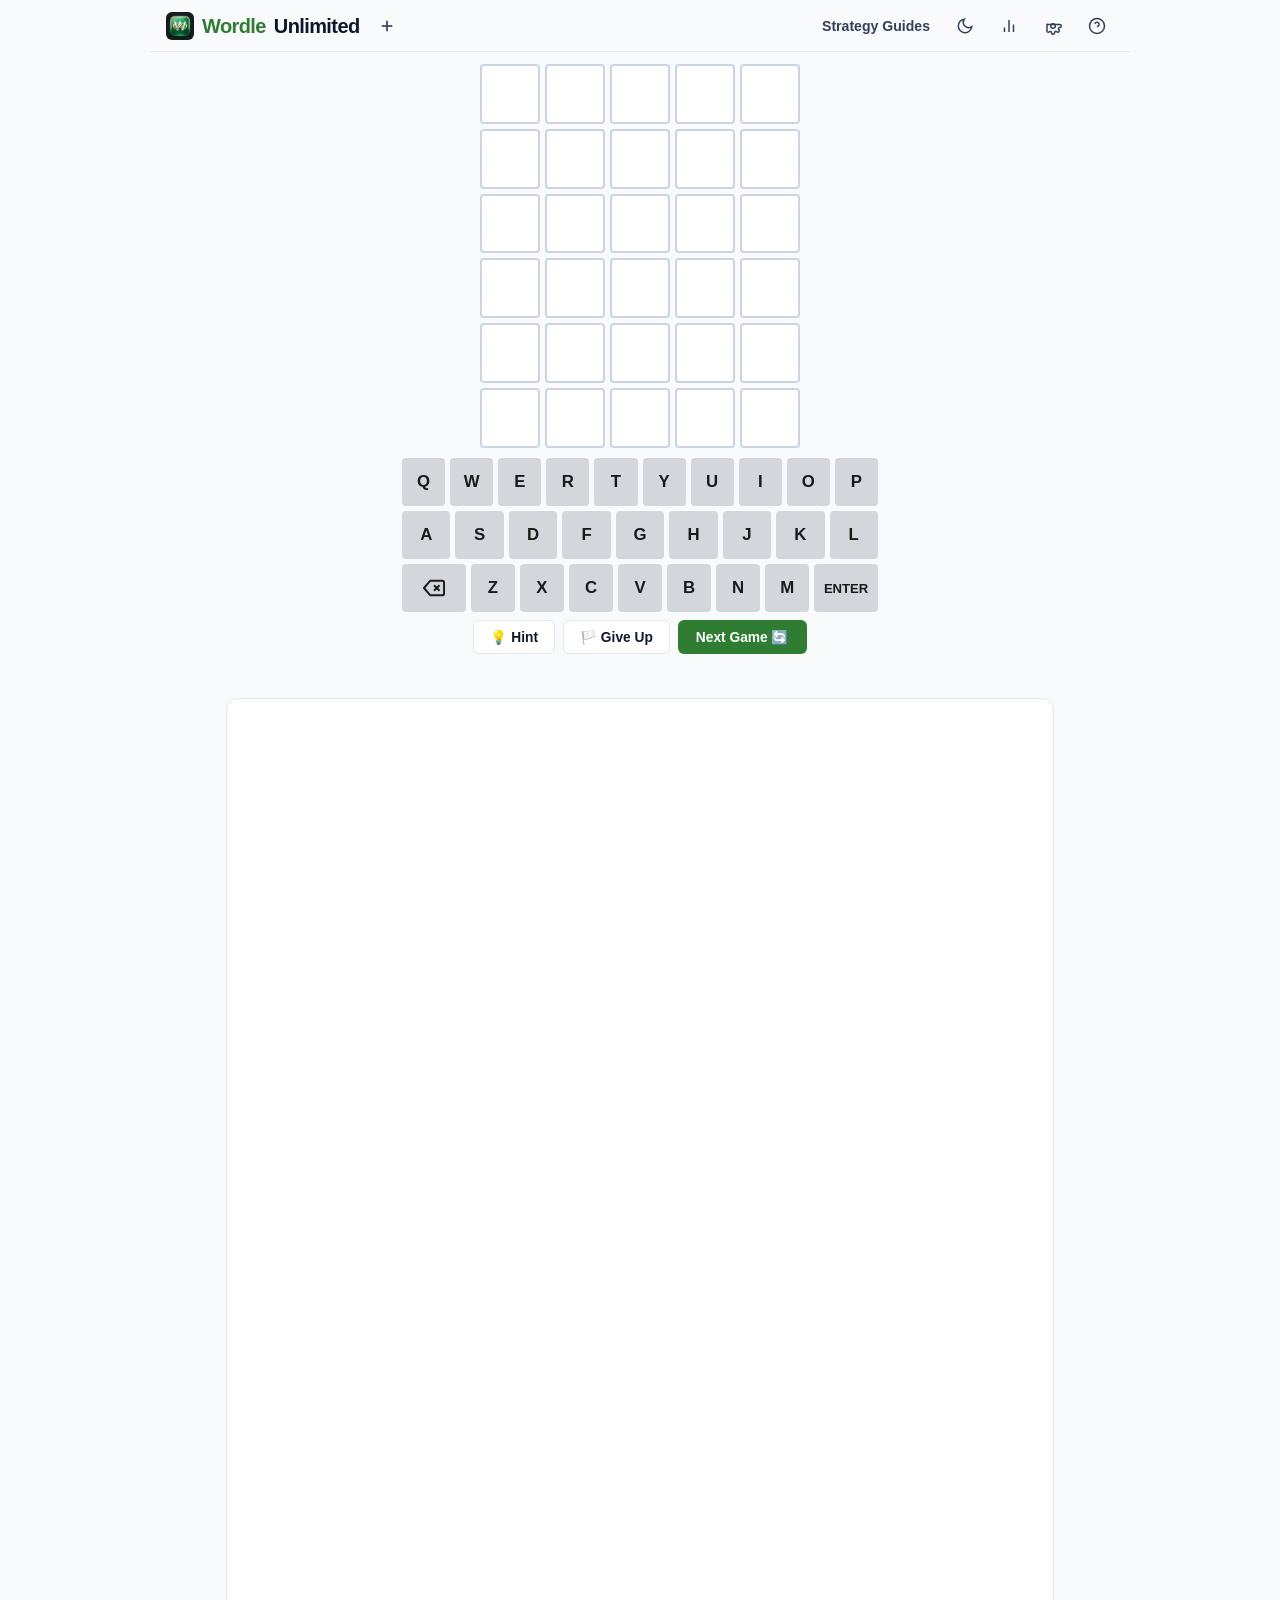
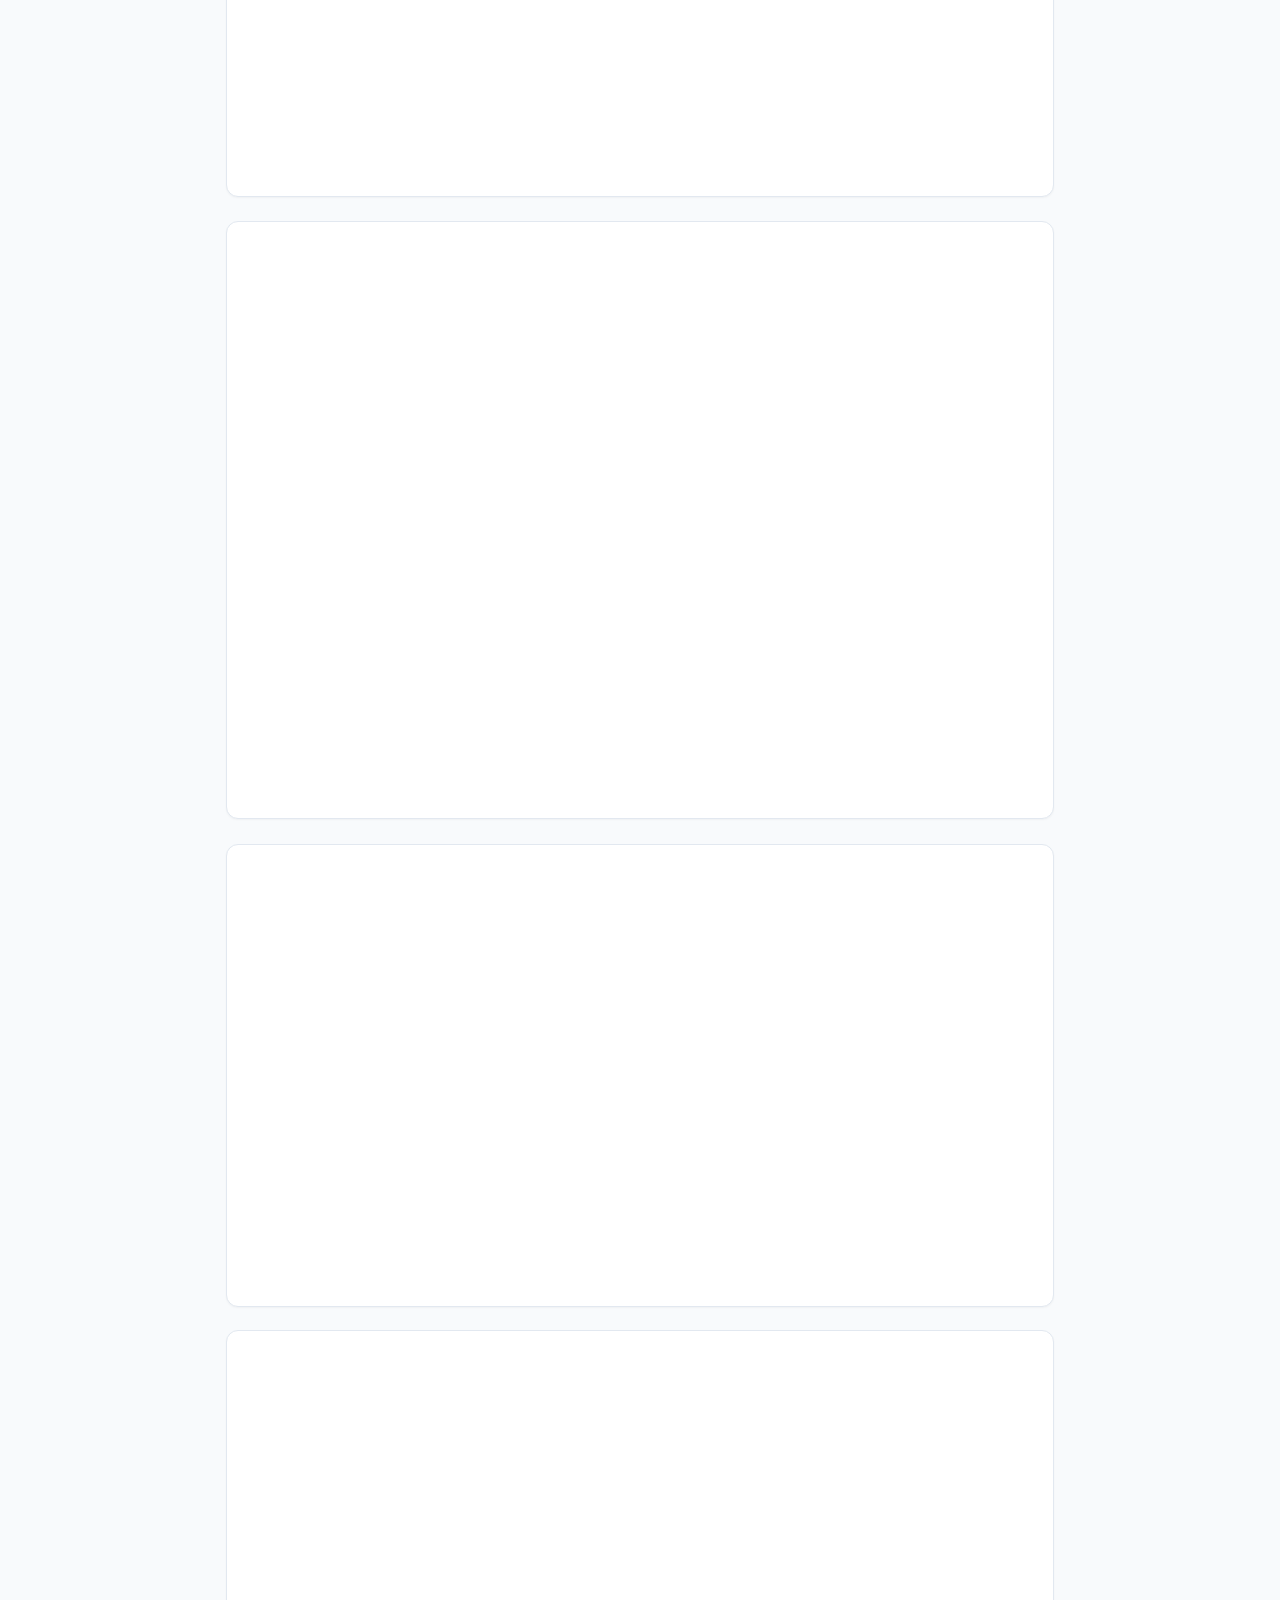
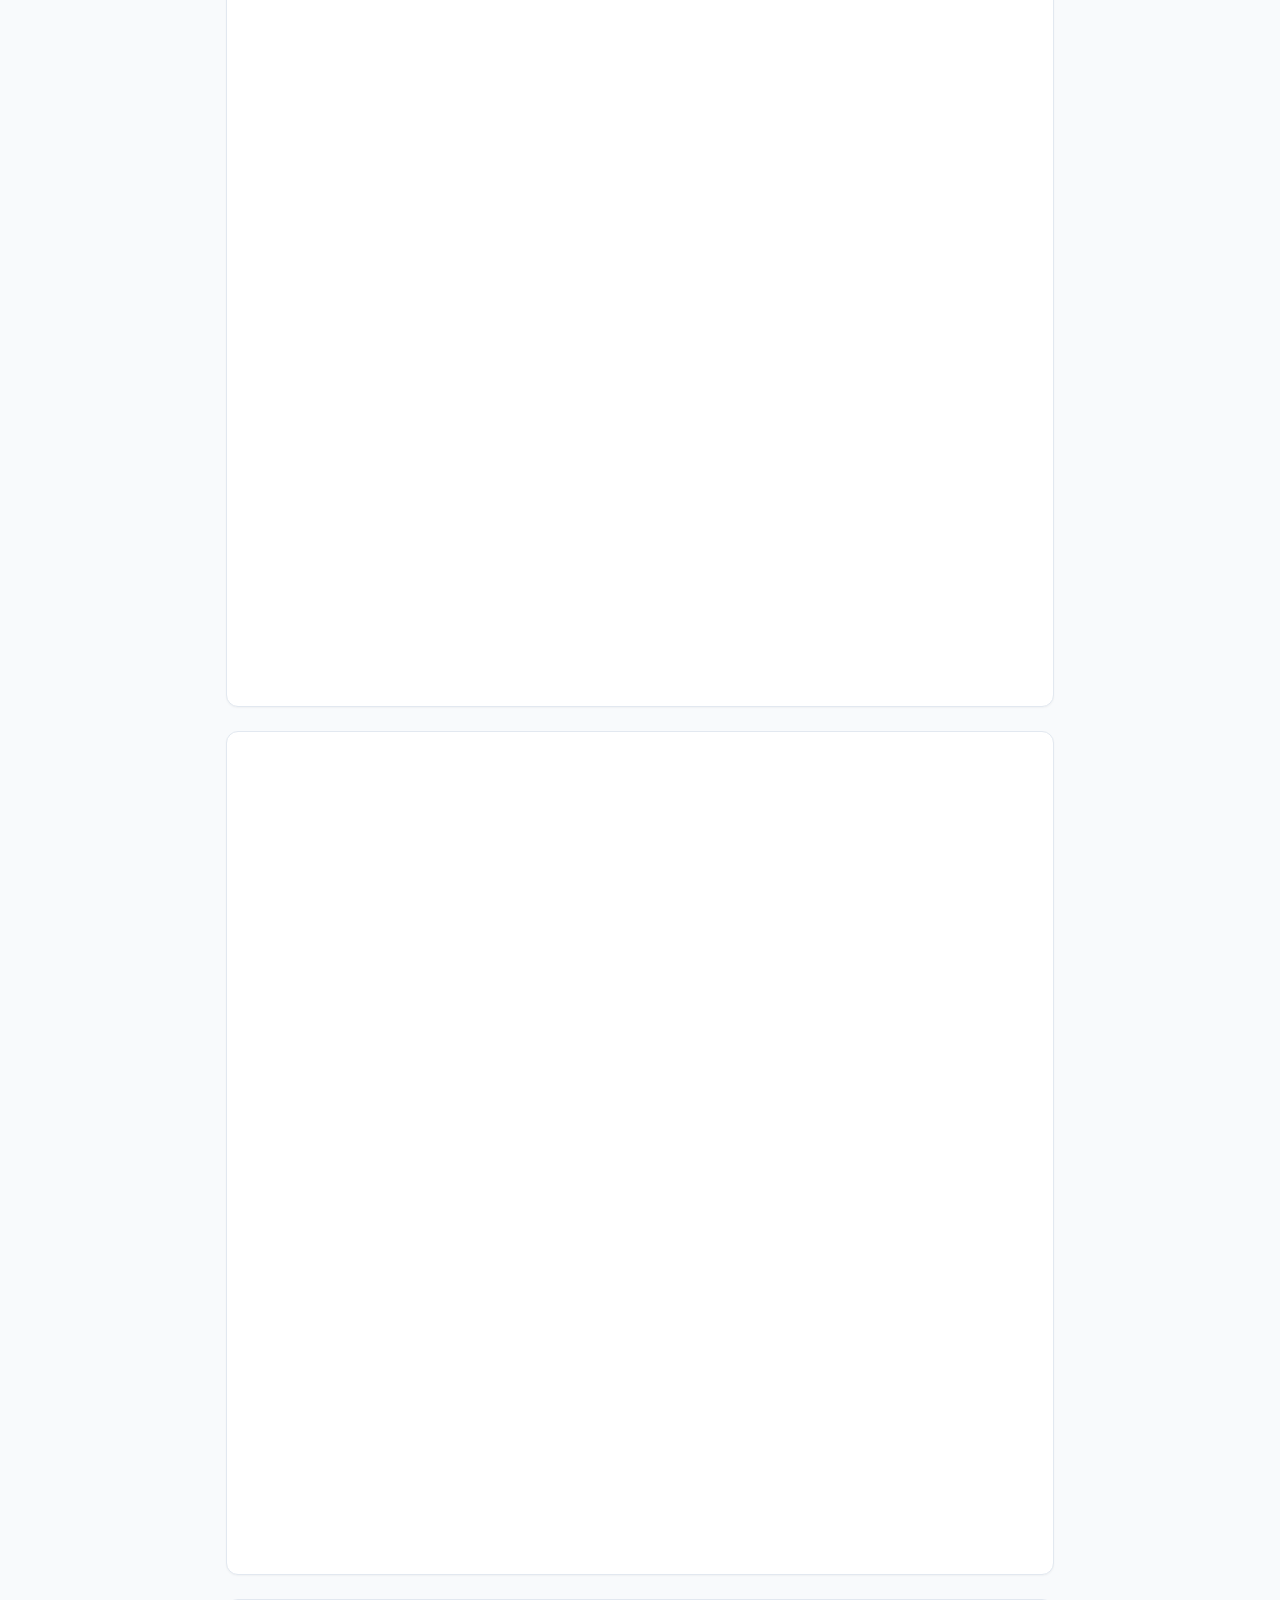
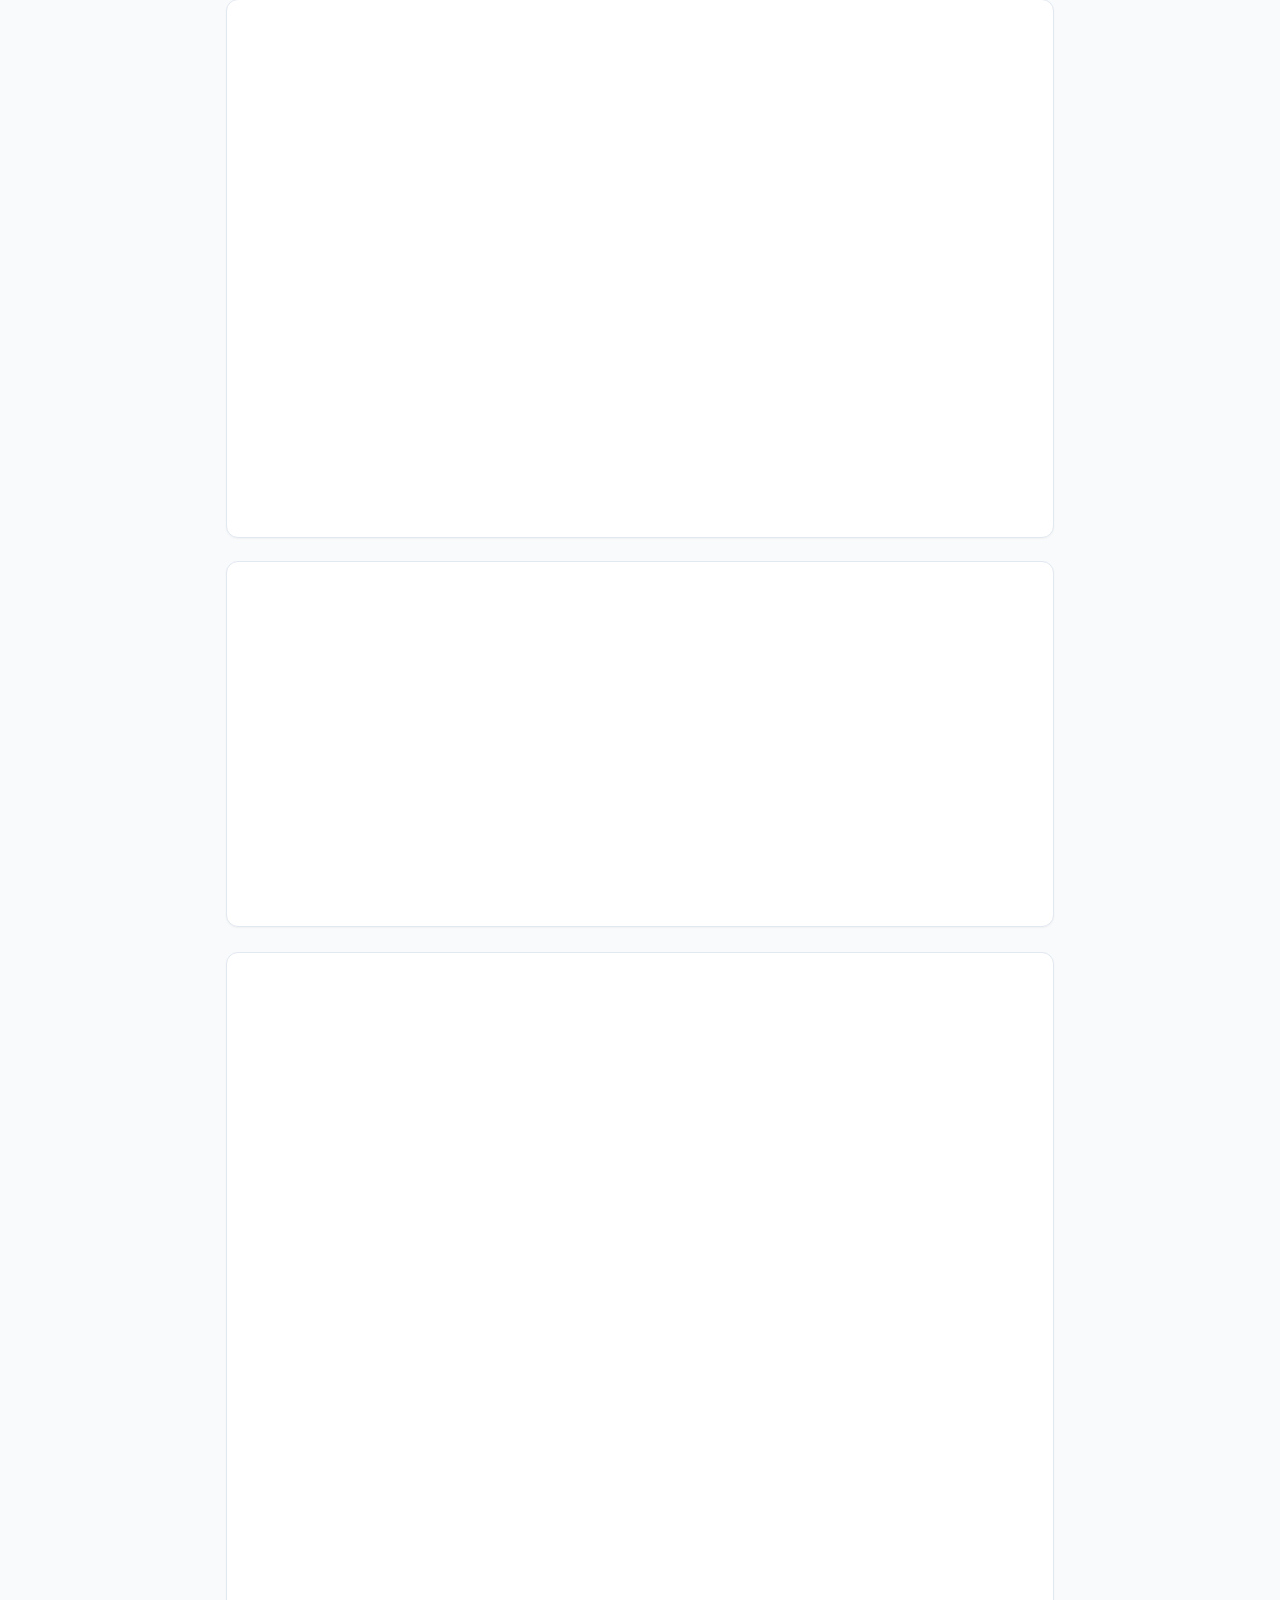
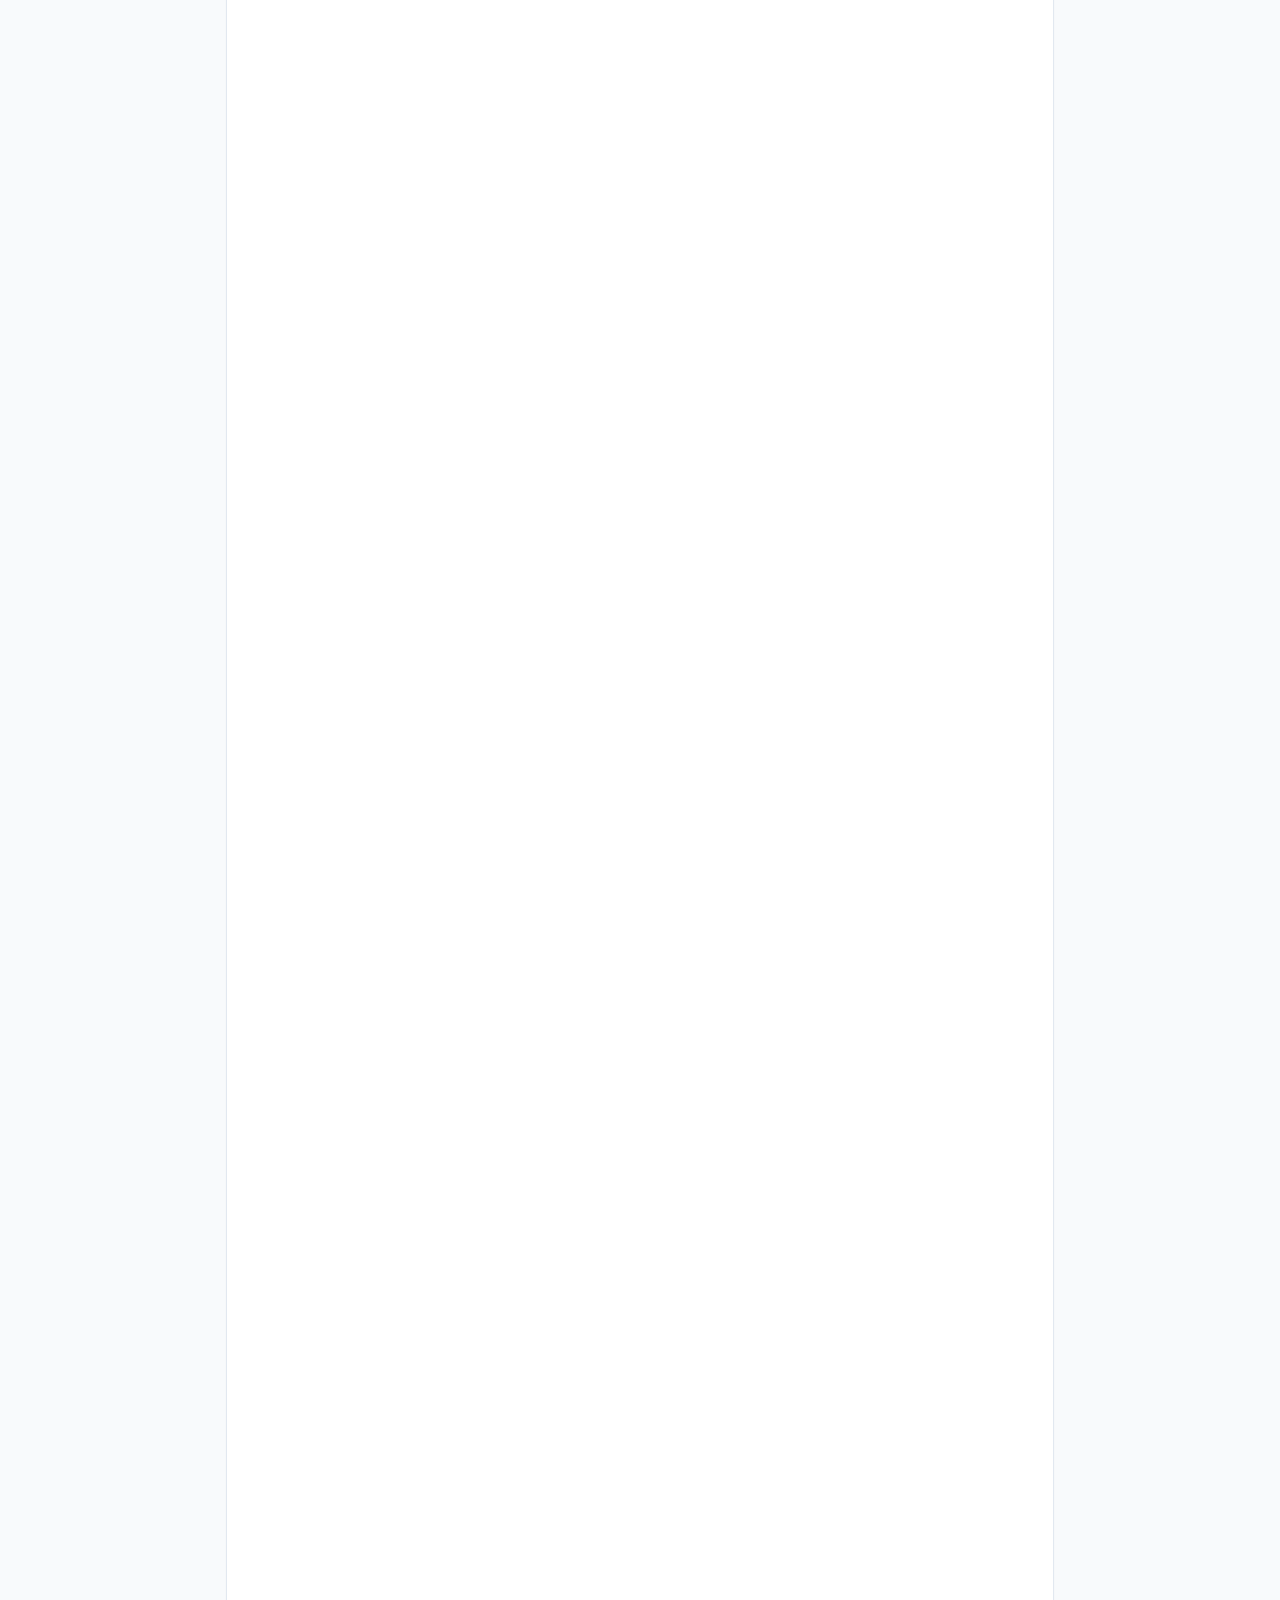
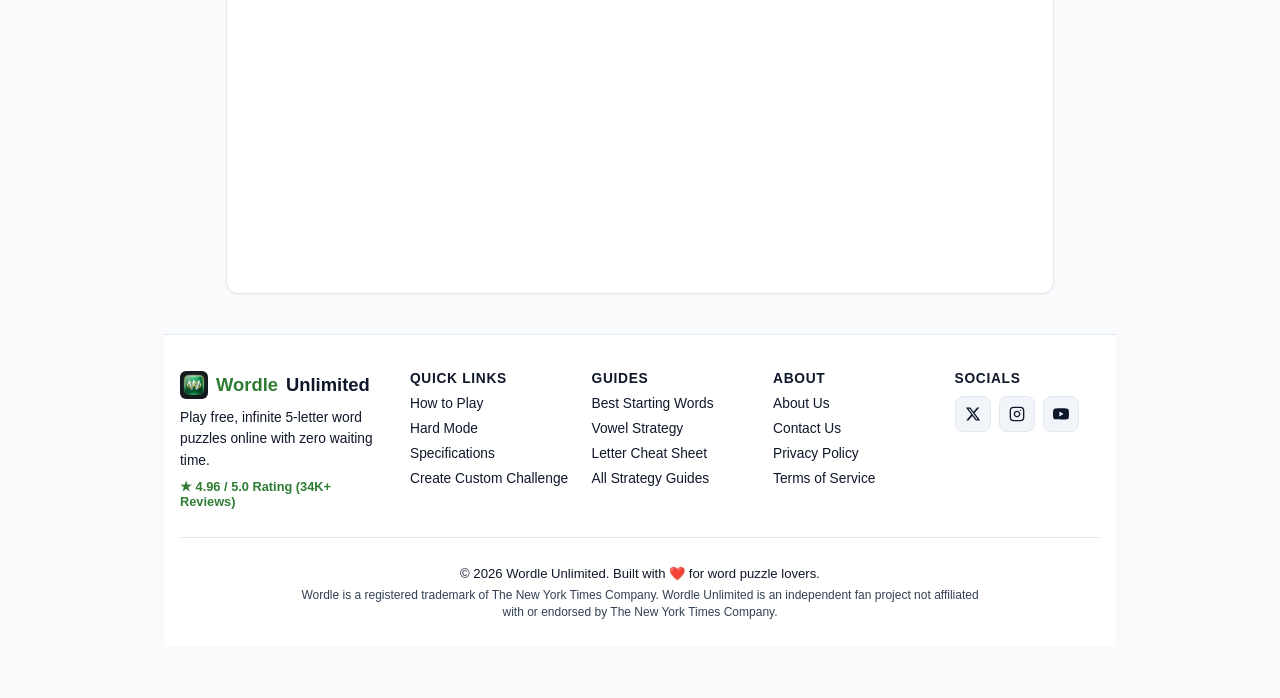
==== index.html @ c9d2c0f8 "Enhance footer text contrast: make text under headings crisp solid black" ====
<!DOCTYPE html>
<html lang="en">
<head>
  <meta charset="UTF-8">
  <meta name="viewport" content="width=device-width, initial-scale=1.0">
  <title>Wordle Unlimited - Play Free Infinite 5 Letter Wordle Game Online</title>
  <meta name="description" content="Play Wordle Unlimited free online! Solve endless 5-letter word puzzles in 6 tries with official vocabulary, instant replays, and custom challenges.">
  <meta name="keywords" content="wordle unlimited, unlimited wordle, wordle infinite, wordle unblocked, infinite wordle, endless wordle, wordle unlimited free, wordle practice, wordle game unlimited, 5 letter wordle unlimited, free wordle unlimited, play wordle unlimited, wordle unlimited app">
  <meta name="robots" content="index, follow, max-image-preview:large, max-snippet:-1, max-video-preview:-1">
  <link rel="canonical" href="https://wordle-unlimited.app/">

  <meta name="theme-color" content="#f8fafc">

  <!-- Resource Preloads & Google Fonts -->
  

  <!-- Preload Critical Logo & Hero Assets -->
  <link rel="preload" as="image" href="assets/wordle-logo.webp" type="image/webp" fetchpriority="high">

  <!-- OpenGraph Metadata -->
  <meta property="og:site_name" content="Wordle Unlimited">
  <meta property="og:title" content="Wordle Unlimited - Play Infinite 5-Letter Wordle Free Online">
  <meta property="og:description" content="Experience the premier free unlimited Wordle game! Zero waiting, official English word library, instant game reload, and mobile-friendly design.">
  <meta property="og:type" content="website">
  <meta property="og:url" content="https://wordle-unlimited.app/">
  <meta property="og:image" content="https://wordle-unlimited.app/assets/wordle-game-preview.webp">

  <!-- Twitter Card Metadata -->
  <meta name="twitter:card" content="summary_large_image">
  <meta name="twitter:site" content="@Wordleinfo">
  <meta name="twitter:creator" content="@Wordleinfo">
  <meta name="twitter:title" content="Wordle Unlimited - Infinite 5-Letter Word Puzzles">
  <meta name="twitter:description" content="Play Wordle endlessly without waiting 24 hours. Free, fast, and 100% unblocked!">
  <meta name="twitter:image" content="https://wordle-unlimited.app/assets/wordle-game-preview.webp">

  <link rel="icon" type="image/png" href="assets/favicon.png">
  <style>
.sr-only{position:absolute;width:1px;height:1px;padding:0;margin:-1px;overflow:hidden;clip:rect(0, 0, 0, 0);white-space:nowrap;border-width:0;}:root{--font-main:-apple-system, BlinkMacSystemFont, "Segoe UI", Roboto, "Helvetica Neue", Arial, sans-serif;--bg-color:#f8fafc;--bg-subtle:#f1f5f9;--text-color:#0f172a;--text-muted:#334155;--text-light:#94a3b8;--tile-bg:#ffffff;--tile-border:#cbd5e1;--tile-border-active:#64748b;--tile-text:#0f172a;--color-correct:#2e7d32;--color-correct-dark:#1b5e20;--color-present:#856404;--color-present-dark:#664d03;--color-absent:#64748b;--color-absent-dark:#475569;--key-bg:#d3d6da;--key-text:#1a1a1b;--key-border:transparent;--key-active:#b0b4b9;--header-bg:rgba(248, 250, 252, 0.92);--header-border:#e2e8f0;--card-bg:#ffffff;--card-border:#e2e8f0;--shadow-sm:0 1px 2px rgba(0, 0, 0, 0.04);--shadow-md:0 4px 16px -2px rgba(15, 23, 42, 0.06);--shadow-lg:0 12px 32px -4px rgba(15, 23, 42, 0.08);--footer-bg:#ffffff;--footer-border:#e2e8f0;--footer-text:#0f172a;--footer-muted:#0f172a;--footer-link-hover:#2e7d32;}html.dark-mode, body.dark-mode{--bg-color:#121213;--bg-subtle:#1a1a1b;--text-color:#f8fafc;--text-muted:#94a3b8;--text-light:#64748b;--tile-bg:#121213;--tile-border:#3a3a3c;--tile-border-active:#818384;--tile-text:#f8fafc;--color-correct:#2e7d32;--color-correct-dark:#467842;--color-present:#b59f3b;--color-present-dark:#96832e;--color-absent:#3a3a3c;--key-bg:#818384;--key-text:#ffffff;--key-border:transparent;--key-active:#565758;--header-bg:rgba(18, 18, 19, 0.92);--header-border:#272729;--card-bg:#1a1a1b;--card-border:#272729;--shadow-sm:0 1px 2px rgba(0, 0, 0, 0.4);--shadow-md:0 4px 16px rgba(0, 0, 0, 0.4);--shadow-lg:0 12px 32px rgba(0, 0, 0, 0.6);--footer-bg:#121213;--footer-border:#272729;--footer-text:#f8fafc;--footer-muted:#cbd5e1;--footer-link-hover:#4ade80;}*{box-sizing:border-box;margin:0;padding:0;-webkit-tap-highlight-color:transparent;}html{scroll-behavior:smooth;width:100%;overflow-x:hidden;}body{font-family:var(--font-main);background-color:var(--bg-color);color:var(--text-color);display:flex;flex-direction:column;align-items:center;min-height:100vh;min-height:100dvh;transition:background-color 0.2s ease, color 0.2s ease;-webkit-font-smoothing:antialiased;-moz-osx-font-smoothing:grayscale;overflow-x:hidden;width:100%;}#reading-progress-container{position:fixed;top:0;left:0;width:100%;height:3px;background:transparent;z-index:1000;}#reading-progress-bar{height:100%;width:0%;background:var(--color-correct);transition:width 0.08s ease-out;}header{width:100%;max-width:980px;height:52px;display:flex;justify-content:space-between;align-items:center;padding:0 16px;background:var(--header-bg);border-bottom:1px solid var(--header-border);position:sticky;top:0;z-index:100;backdrop-filter:blur(12px);}.header-left, .header-right{display:flex;align-items:center;gap:10px;}.logo-title{margin:0;padding:0;font-size:1.25rem;font-weight:800;line-height:1;display:inline-flex;align-items:center;}.logo-text{font-size:1.25rem;font-weight:800;letter-spacing:-0.03em;color:var(--text-color);text-decoration:none;display:flex;align-items:center;gap:8px;}.header-logo-img{width:28px;height:28px;border-radius:6px;object-fit:cover;display:inline-block;transition:transform 0.2s ease;}.logo-text:hover .header-logo-img{transform:scale(1.06);}.logo-text span{color:var(--color-correct);}.nav-link{font-size:0.88rem;font-weight:600;color:var(--text-muted);text-decoration:none;padding:5px 8px;border-radius:6px;transition:all 0.15s ease;white-space:nowrap;}.nav-link:hover{color:var(--text-color);background:var(--bg-subtle);}.icon-btn-round{background:transparent;border:1px solid transparent;color:var(--text-muted);width:34px;height:34px;border-radius:6px;display:flex;align-items:center;justify-content:center;cursor:pointer;transition:all 0.15s ease;flex-shrink:0;}.icon-btn-round:hover{background:var(--bg-subtle);color:var(--text-color);border-color:var(--header-border);}.game-wrapper{display:flex;flex-direction:column;align-items:center;justify-content:flex-start;width:100%;max-width:500px;height:auto;padding:12px 12px 16px 12px;margin:0 auto;box-sizing:border-box;}#game-grid{display:grid;grid-template-rows:repeat(6, 1fr);gap:5px;width:100%;max-width:min(320px, 75vw, calc(100dvh - 270px));aspect-ratio:5 / 6;margin:0 auto 10px auto;}.grid-row{display:grid;grid-template-columns:repeat(5, 1fr);gap:5px;width:100%;height:100%;}.tile{width:100%;height:100%;border:2px solid var(--tile-border);border-radius:4px;display:flex;justify-content:center;align-items:center;font-size:clamp(1.2rem, 3.2vh, 1.8rem);font-weight:700;text-transform:uppercase;background-color:var(--tile-bg);color:var(--tile-text);box-shadow:none;transition:border-color 0.15s ease, background-color 0.15s ease;}.tile.pop{animation:popTile 0.1s ease-in-out;border-color:var(--tile-border-active);}@keyframes popTile{0%{transform:scale(1);}50%{transform:scale(1.1);}100%{transform:scale(1);}}.grid-row.shake{animation:shakeRow 0.45s ease-in-out;}@keyframes shakeRow{10%, 90%{transform:translateX(-3px);}20%, 80%{transform:translateX(4px);}30%, 50%, 70%{transform:translateX(-4px);}40%, 60%{transform:translateX(4px);}}.tile.flip{animation:flipTile 0.5s ease forwards;}@keyframes flipTile{0%{transform:rotateX(0deg);}49%{transform:rotateX(90deg);border-color:var(--tile-border);}50%{transform:rotateX(90deg);}100%{transform:rotateX(0deg);}}.tile.win-bounce{animation:winBounce 0.5s ease forwards;}@keyframes winBounce{0%, 100%{transform:translateY(0);}40%{transform:translateY(-16px);}70%{transform:translateY(-4px);}}.tile.correct{background-color:var(--color-correct) !important;border-color:var(--color-correct) !important;color:#ffffff !important;}.tile.present{background-color:var(--color-present) !important;border-color:var(--color-present) !important;color:#ffffff !important;}.tile.absent{background-color:var(--color-absent) !important;border-color:var(--color-absent) !important;color:#ffffff !important;}#virtual-keyboard{width:100%;max-width:480px;display:flex;flex-direction:column;gap:5px;touch-action:manipulation;user-select:none;}.keyboard-row{display:flex;justify-content:center;gap:5px;width:100%;}.key-btn{font-family:var(--font-main);flex:1;height:clamp(40px, 5.5vh, 48px);border:none;border-radius:4px;background-color:var(--key-bg);color:var(--key-text);font-size:clamp(0.85rem, 2vh, 1.05rem);font-weight:700;cursor:pointer;display:flex;justify-content:center;align-items:center;transition:all 0.1s ease;touch-action:manipulation;}.key-btn.large-key{flex:1.45;font-size:clamp(0.72rem, 1.6vh, 0.82rem);}.key-btn:active{background-color:var(--key-active);transform:translateY(1px);}.key-btn.correct{background-color:var(--color-correct) !important;color:#fff !important;}.key-btn.present{background-color:var(--color-present) !important;color:#fff !important;}.key-btn.absent{background-color:var(--color-absent) !important;color:#fff !important;opacity:0.45;}.action-bar{display:flex;justify-content:center;gap:8px;margin-top:8px;width:100%;}.btn-secondary{font-family:var(--font-main);background:var(--card-bg);border:1px solid var(--card-border);color:var(--text-color);padding:8px 16px;border-radius:6px;font-size:0.86rem;font-weight:600;cursor:pointer;display:inline-flex;align-items:center;gap:6px;text-decoration:none;transition:all 0.15s ease;}.btn-secondary:hover{border-color:var(--text-muted);background:var(--bg-subtle);}#give-up-btn:hover{border-color:rgba(239, 68, 68, 0.4);color:#ef4444;}.btn-primary{font-family:var(--font-main);background:var(--color-correct);border:none;color:#ffffff;padding:8px 18px;border-radius:6px;font-size:0.86rem;font-weight:600;cursor:pointer;text-decoration:none;display:inline-flex;align-items:center;justify-content:center;gap:6px;transition:all 0.15s ease;}.btn-primary:hover{background:var(--color-correct-dark);}.page-container{width:100%;max-width:860px;margin:28px auto;padding:0 16px;display:flex;flex-direction:column;gap:24px;box-sizing:border-box;}.content-card-box{background:var(--card-bg);border:1px solid var(--card-border);border-radius:12px;padding:28px 24px;box-shadow:var(--shadow-sm);word-break:break-word;overflow-wrap:break-word;}.content-card-box h1{font-size:1.85rem;font-weight:800;letter-spacing:-0.03em;margin-bottom:14px;color:var(--text-color);line-height:1.25;}.content-card-box h2{font-size:1.35rem;font-weight:700;letter-spacing:-0.02em;margin:24px 0 12px 0;color:var(--text-color);}.content-card-box h3{font-size:1.12rem;font-weight:600;margin:18px 0 8px 0;color:var(--text-color);}.content-card-box h4{font-size:0.98rem;font-weight:600;margin:14px 0 6px 0;color:var(--text-color);}.content-card-box p{font-size:0.96rem;line-height:1.75;margin-bottom:14px;color:var(--text-color);}.content-card-box a:not(.btn-primary):not(.btn-secondary):not(.blog-card):not(.toc-link):not(.filter-pill):not(.share-btn-pill){color:var(--color-correct-dark);font-weight:600;text-decoration:underline;text-underline-offset:3px;transition:color 0.15s ease;}html.dark-mode .content-card-box a:not(.btn-primary):not(.btn-secondary):not(.blog-card):not(.toc-link):not(.filter-pill):not(.share-btn-pill),body.dark-mode .content-card-box a:not(.btn-primary):not(.btn-secondary):not(.blog-card):not(.toc-link):not(.filter-pill):not(.share-btn-pill){color:#4ade80;}.content-card-box ul, .content-card-box ol{margin:10px 0 16px 20px;line-height:1.75;}.content-card-box li{margin-bottom:5px;font-size:0.93rem;}.breadcrumbs-nav{display:flex;align-items:center;flex-wrap:wrap;gap:6px;font-size:0.82rem;color:var(--text-muted);margin-bottom:12px;}.breadcrumbs-nav a{color:var(--text-muted);text-decoration:none;font-weight:500;}.breadcrumbs-nav a:hover{color:var(--color-correct);}.article-meta-bar{display:flex;flex-wrap:wrap;align-items:center;justify-content:space-between;gap:10px;padding:10px 14px;background:var(--bg-subtle);border-radius:8px;margin-bottom:20px;}.author-chip{display:flex;align-items:center;gap:8px;}.author-avatar{width:32px;height:32px;border-radius:50%;background:var(--color-correct);color:#fff;font-weight:700;display:flex;align-items:center;justify-content:center;font-size:0.85rem;}.author-info{display:flex;flex-direction:column;}.author-name{font-weight:600;font-size:0.86rem;color:var(--text-color);}.author-role{font-size:0.74rem;color:var(--text-muted);}.meta-stats{display:flex;align-items:center;gap:10px;font-size:0.78rem;color:var(--text-muted);font-weight:500;}.toc-box{background:var(--bg-subtle);border-radius:8px;padding:14px 16px;margin:16px 0 20px 0;}.toc-title{font-size:0.9rem;font-weight:700;color:var(--text-color);margin-bottom:8px;}.toc-list{list-style:none !important;margin:0 !important;padding:0 !important;display:grid;grid-template-columns:repeat(auto-fit, minmax(180px, 1fr));gap:6px;}.toc-link{font-size:0.84rem;color:var(--text-muted);text-decoration:none !important;padding:5px 8px;border-radius:4px;background:var(--card-bg);border:1px solid var(--card-border);transition:all 0.15s ease;display:block;}.toc-link:hover{color:var(--color-correct-dark);border-color:var(--color-correct);}.callout-box{background:var(--bg-subtle);border-left:3px solid var(--color-correct);border-radius:6px;padding:12px 16px;margin:16px 0;}.callout-box p{margin-bottom:0;font-size:0.91rem;}.takeaways-box{background:var(--bg-subtle);border:1px solid var(--card-border);border-radius:8px;padding:16px 18px;margin:18px 0;}.takeaways-box h4{font-size:0.96rem;font-weight:700;margin-bottom:6px;}.takeaways-box ul{margin:0 0 0 16px !important;}.takeaways-box li{font-size:0.88rem;margin-bottom:4px;}.category-filter-pills{display:flex;flex-wrap:wrap;gap:6px;margin:12px 0 18px 0;}.filter-pill{font-family:var(--font-main);background:var(--bg-subtle);border:1px solid var(--card-border);color:var(--text-muted);padding:4px 10px;border-radius:16px;font-size:0.8rem;font-weight:500;cursor:pointer;transition:all 0.15s ease;}.filter-pill.active, .filter-pill:hover{background:var(--text-color);border-color:var(--text-color);color:var(--bg-color);}.blog-hero-card{background:var(--card-bg);border:1px solid var(--card-border);border-radius:12px;overflow:hidden;display:grid;grid-template-columns:1.1fr 1fr;text-decoration:none;color:var(--text-color);margin-bottom:20px;box-shadow:var(--shadow-sm);transition:all 0.2s ease;}.blog-hero-card:hover{border-color:var(--text-muted);box-shadow:var(--shadow-md);}.blog-hero-img{width:100%;height:100%;min-height:220px;object-fit:cover;}.blog-hero-body{padding:20px;display:flex;flex-direction:column;justify-content:center;}.blog-hero-title{font-size:1.25rem;font-weight:700;line-height:1.35;margin:6px 0;color:var(--text-color);}.blog-hero-desc{font-size:0.88rem;color:var(--text-muted);line-height:1.55;margin-bottom:12px;}.feature-grid{display:grid;grid-template-columns:repeat(auto-fit, minmax(220px, 1fr));gap:12px;margin:16px 0;}.feature-box{background:var(--bg-subtle);border:1px solid var(--card-border);border-radius:8px;padding:14px;}.feature-box h4{font-size:0.95rem;font-weight:600;margin-bottom:4px;}.feature-box p{font-size:0.86rem;margin-bottom:0;color:var(--text-muted);line-height:1.5;}.webp-box{width:100%;border-radius:8px;overflow:hidden;border:1px solid var(--card-border);margin:16px 0;}.webp-box img{width:100%;height:auto;display:block;}.blog-grid{display:grid;grid-template-columns:repeat(auto-fit, minmax(240px, 1fr));gap:16px;margin-top:14px;}.carousel-header{display:flex;justify-content:space-between;align-items:flex-end;margin-bottom:14px;flex-wrap:wrap;gap:10px;}.carousel-nav-arrows{display:flex;align-items:center;gap:6px;}.carousel-arrow-btn{width:36px;height:36px;border-radius:50%;background:var(--bg-subtle);border:1px solid var(--card-border);color:var(--text-color);font-size:1.2rem;font-weight:700;display:flex;align-items:center;justify-content:center;cursor:pointer;transition:all 0.15s ease;user-select:none;}.carousel-arrow-btn:hover{background:var(--color-correct);border-color:var(--color-correct);color:#ffffff;}.carousel-arrow-btn:active{transform:scale(0.95);}.blog-carousel-track{display:flex;flex-direction:row;gap:16px;overflow-x:auto;scroll-snap-type:x mandatory;scroll-behavior:smooth;padding:4px 2px 12px 2px;-webkit-overflow-scrolling:touch;}.blog-carousel-track::-webkit-scrollbar{height:5px;}.blog-carousel-track::-webkit-scrollbar-track{background:var(--bg-subtle);border-radius:3px;}.blog-carousel-track::-webkit-scrollbar-thumb{background:var(--card-border);border-radius:3px;}.blog-carousel-card{flex:0 0 260px;scroll-snap-align:start;background:var(--card-bg);border:1px solid var(--card-border);border-radius:10px;overflow:hidden;box-shadow:var(--shadow-sm);display:flex;flex-direction:column;text-decoration:none;color:var(--text-color);transition:all 0.2s ease;}.blog-carousel-card:hover{border-color:var(--text-muted);box-shadow:var(--shadow-md);transform:translateY(-2px);}.blog-carousel-img{width:100%;height:140px;object-fit:cover;}.blog-carousel-body{padding:14px;display:flex;flex-direction:column;flex:1;}.blog-carousel-title{font-size:0.98rem;font-weight:600;margin-bottom:4px;line-height:1.4;color:var(--text-color);}.blog-carousel-excerpt{font-size:0.82rem;color:var(--text-muted);line-height:1.5;margin-bottom:10px;flex:1;}.blog-carousel-meta{font-size:0.75rem;font-weight:500;color:var(--text-muted);display:flex;justify-content:space-between;border-top:1px solid var(--card-border);padding-top:6px;}.blog-card{background:var(--card-bg);border:1px solid var(--card-border);border-radius:8px;overflow:hidden;box-shadow:var(--shadow-sm);display:flex;flex-direction:column;text-decoration:none;color:var(--text-color);transition:all 0.2s ease;}.blog-card:hover{border-color:var(--text-muted);box-shadow:var(--shadow-md);}.blog-card-img{width:100%;height:150px;object-fit:cover;}.blog-card-body{padding:14px;display:flex;flex-direction:column;flex:1;}.blog-card-title{font-size:1rem;font-weight:600;margin-bottom:4px;line-height:1.4;}.blog-card-excerpt{font-size:0.84rem;color:var(--text-muted);line-height:1.5;margin-bottom:10px;flex:1;}.blog-card-meta{font-size:0.76rem;font-weight:500;color:var(--text-muted);display:flex;justify-content:space-between;border-top:1px solid var(--card-border);padding-top:6px;}.styled-table{width:100%;border-collapse:collapse;margin:14px 0;border:1px solid var(--card-border);border-radius:6px;display:block;overflow-x:auto;-webkit-overflow-scrolling:touch;}.styled-table th{background:var(--bg-subtle);color:var(--text-color);font-weight:600;font-size:0.84rem;padding:8px 12px;text-align:left;border-bottom:1px solid var(--card-border);white-space:nowrap;}.styled-table td{padding:8px 12px;border-bottom:1px solid var(--card-border);font-size:0.84rem;white-space:nowrap;}.styled-table tr:last-child td{border-bottom:none;}.faq-accordion{display:flex;flex-direction:column;gap:8px;margin-top:12px;}.faq-item{background:var(--bg-subtle);border:1px solid var(--card-border);border-radius:6px;overflow:hidden;}.faq-item summary{padding:10px 14px;font-weight:600;font-size:0.9rem;cursor:pointer;user-select:none;list-style:none;display:flex;justify-content:space-between;align-items:center;}.faq-item summary::-webkit-details-marker{display:none;}.faq-item summary::after{content:'+';font-size:1rem;font-weight:400;color:var(--text-muted);}.faq-item[open] summary::after{content:'−';}.faq-item div{padding:0 14px 10px 14px;font-size:0.88rem;color:var(--text-muted);line-height:1.55;}.article-share-bar{display:flex;align-items:center;flex-wrap:wrap;gap:8px;margin-top:20px;padding-top:10px;border-top:1px solid var(--card-border);}.share-label{font-size:0.8rem;font-weight:600;color:var(--text-muted);}.share-btn-pill{font-family:var(--font-main);background:var(--bg-subtle);border:1px solid var(--card-border);color:var(--text-color);padding:3px 8px;border-radius:4px;font-size:0.75rem;font-weight:500;cursor:pointer;text-decoration:none;}.share-btn-pill:hover{background:var(--card-border);}.floating-action-pill{position:fixed;bottom:16px;right:16px;display:flex;align-items:center;gap:6px;background:var(--card-bg);border:1px solid var(--card-border);box-shadow:var(--shadow-lg);padding:4px 8px;border-radius:24px;z-index:99;}.floating-action-pill a{text-decoration:none;font-size:0.78rem;font-weight:600;color:#fff;background:var(--color-correct);padding:4px 8px;border-radius:14px;}.floating-scroll-top{width:24px;height:24px;border-radius:50%;background:var(--bg-subtle);color:var(--text-color);display:flex;align-items:center;justify-content:center;cursor:pointer;font-size:0.75rem;}#toast-container{position:fixed;top:56px;left:50%;transform:translateX(-50%);z-index:1000;display:flex;flex-direction:column;gap:6px;pointer-events:none;width:calc(100% - 32px);max-width:340px;align-items:center;}.toast{background-color:var(--text-color);color:var(--bg-color);padding:7px 14px;border-radius:6px;font-weight:600;font-size:0.84rem;box-shadow:var(--shadow-md);text-align:center;width:auto;max-width:100%;}.modal-overlay{position:fixed;top:0;left:0;width:100vw;height:100vh;height:100dvh;background:rgba(0, 0, 0, 0.6);backdrop-filter:blur(5px);display:none;justify-content:center;align-items:center;z-index:2000;padding:12px;box-sizing:border-box;}.modal-overlay.active{display:flex;}.modal-card{background:var(--card-bg);border:1px solid var(--card-border);border-radius:12px;width:100%;max-width:380px;max-height:88vh;max-height:88dvh;overflow-y:auto;padding:16px 16px;position:relative;box-shadow:var(--shadow-lg);box-sizing:border-box;}.modal-card::-webkit-scrollbar{width:4px;}.modal-card::-webkit-scrollbar-thumb{background:var(--card-border);border-radius:4px;}.close-modal-btn{position:absolute;top:10px;right:10px;background:transparent;border:none;color:var(--text-muted);font-size:1.1rem;cursor:pointer;padding:4px 6px;border-radius:4px;}.close-modal-btn:hover{background:var(--bg-subtle);color:var(--text-color);}.stats-grid{display:grid;grid-template-columns:repeat(4, 1fr);gap:5px;margin:8px 0 8px 0;text-align:center;}.stats-cell{background:var(--bg-subtle);padding:6px 2px;border-radius:6px;border:1px solid var(--card-border);}.stat-number{font-size:1.15rem;font-weight:700;line-height:1.2;}.stat-label{font-size:0.62rem;color:var(--text-muted);text-transform:uppercase;letter-spacing:0.03em;font-weight:600;}#reveal-word-banner{background:var(--bg-subtle);padding:8px 10px;border-radius:6px;margin-bottom:8px;text-align:center;font-size:0.86rem;border:1px solid var(--card-border);}.social-share-container{margin-top:10px;padding-top:8px;border-top:1px solid var(--card-border);}.social-share-title{font-size:0.7rem;font-weight:700;text-transform:uppercase;color:var(--text-muted);margin-bottom:6px;text-align:center;letter-spacing:0.04em;}.social-icons-row{display:grid;grid-template-columns:repeat(4, 1fr);gap:5px;margin-bottom:6px;}.social-share-btn{display:flex;flex-direction:column;align-items:center;justify-content:center;gap:2px;padding:5px 2px;border-radius:6px;border:1px solid var(--card-border);background:var(--bg-subtle);color:var(--text-color);font-size:0.64rem;font-weight:600;cursor:pointer;font-family:var(--font-main);transition:all 0.15s ease;text-decoration:none;}.social-share-btn svg{width:14px;height:14px;}.social-share-btn.whatsapp:hover{background:#25D366;color:#ffffff;border-color:#25D366;}.social-share-btn.x-twitter:hover{background:#0f172a;color:#ffffff;border-color:#0f172a;}.social-share-btn.facebook:hover{background:#1877F2;color:#ffffff;border-color:#1877F2;}.social-share-btn.instagram:hover{background:linear-gradient(45deg, #f09433, #e6683c, #dc2743, #cc2366, #bc1888);color:#ffffff;border-color:transparent;}.share-action-row{display:flex;gap:6px;}footer{width:100%;background:var(--footer-bg);color:var(--footer-text);border-top:1px solid var(--footer-border);padding:36px 16px 24px 16px;margin-top:40px;box-sizing:border-box;}.footer-container{max-width:920px;margin:0 auto;display:flex;flex-direction:column;gap:28px;}.footer-main-grid{display:grid;grid-template-columns:1.3fr 1fr 1fr 1fr 0.9fr;gap:20px;}.footer-brand-col{display:flex;flex-direction:column;gap:8px;}.footer-brand-logo{display:flex;align-items:center;gap:8px;text-decoration:none;color:var(--text-color);font-size:1.15rem;font-weight:800;}.footer-brand-logo span{color:var(--color-correct);}.footer-logo-img{width:28px;height:28px;border-radius:6px;object-fit:cover;}.footer-brand-desc{font-size:0.86rem;line-height:1.55;color:var(--text-color);font-weight:500;}.footer-rating-pill{font-size:0.8rem;color:var(--color-correct);font-weight:700;}.footer-social-icons-row{display:flex;align-items:center;gap:8px;margin-top:2px;}.footer-icon-square{display:inline-flex;align-items:center;justify-content:center;width:36px;height:36px;border-radius:8px;background:var(--bg-subtle);border:1px solid var(--card-border);color:var(--text-color);text-decoration:none !important;transition:all 0.15s ease;}.footer-icon-square:hover{transform:translateY(-2px);color:#ffffff;}.footer-icon-square.x-twitter:hover{background:#0f172a;border-color:#0f172a;color:#ffffff;}.footer-icon-square.instagram:hover{background:linear-gradient(45deg, #f09433, #e6683c, #dc2743, #cc2366, #bc1888);border-color:transparent;color:#ffffff;}.footer-icon-square.youtube:hover{background:#ff0000;border-color:#ff0000;color:#ffffff;}.footer-icon-square svg{width:16px;height:16px;}.footer-col{display:flex;flex-direction:column;gap:8px;}.footer-col-heading{color:var(--text-color);font-size:0.86rem;font-weight:800;text-transform:uppercase;letter-spacing:0.05em;}.footer-col-nav{list-style:none !important;margin:0 !important;padding:0 !important;display:flex;flex-direction:column;gap:7px;}.footer-col-nav li{margin:0 !important;}.footer-col-nav a{color:var(--text-color);text-decoration:none !important;font-size:0.86rem;font-weight:500;transition:color 0.15s ease;}.footer-col-nav a:hover{color:var(--color-correct);text-decoration:underline !important;}.footer-divider{width:100%;height:1px;background:var(--footer-border);}.footer-bottom-bar{display:flex;flex-direction:column;align-items:center;text-align:center;gap:6px;}.footer-copyright{font-size:0.82rem;color:var(--text-color);font-weight:500;}.footer-disclaimer{font-size:0.75rem;color:var(--text-muted);max-width:680px;line-height:1.45;}.footer-link-btn{background:none;border:none;color:var(--text-color);font-family:inherit;font-size:0.86rem;font-weight:500;cursor:pointer;padding:0;text-align:left;transition:color 0.15s ease;}.footer-link-btn:hover{color:var(--color-correct);text-decoration:underline !important;}@media (max-width:820px){.footer-main-grid{grid-template-columns:1fr 1fr;gap:18px;}}@media (max-width:768px){.blog-hero-card{grid-template-columns:1fr;}.blog-hero-img{min-height:160px;}.blog-hero-body{padding:16px;}}@media (max-width:600px){header{padding:0 10px;height:48px;}.header-left, .header-right{gap:6px;}.logo-title, .logo-text{font-size:1.15rem;gap:6px;}.header-logo-img{width:24px;height:24px;}.nav-link{font-size:0.8rem;padding:4px 6px;}.icon-btn-round{width:32px;height:32px;}.game-wrapper{padding:6px 6px 12px 6px;}#game-grid{max-width:min(290px, 78vw, calc(100dvh - 250px));gap:4px;margin-bottom:6px;}.grid-row{gap:4px;}.tile{font-size:clamp(1.15rem, 3vh, 1.45rem);border-radius:3px;}#virtual-keyboard{gap:4px;max-width:100%;}.keyboard-row{gap:4px;}.key-btn{height:clamp(38px, 5.5vh, 44px);font-size:clamp(0.82rem, 1.8vh, 0.95rem);border-radius:3px;}.key-btn.large-key{flex:1.4;font-size:clamp(0.68rem, 1.5vh, 0.78rem);}.action-bar{margin-top:6px;gap:6px;}.btn-secondary, .btn-primary{padding:6px 12px;font-size:0.8rem;}.page-container{padding:0 10px;gap:18px;margin:20px auto;}.content-card-box{padding:18px 12px;border-radius:10px;}.content-card-box h1{font-size:1.5rem;}.content-card-box h2{font-size:1.2rem;}.content-card-box p{font-size:0.92rem;line-height:1.65;}.footer-main-grid{grid-template-columns:1fr;gap:16px;}}@media (max-width:380px){header{padding:0 6px;height:44px;}.logo-title, .logo-text{font-size:1.05rem;gap:4px;}.header-logo-img{width:22px;height:22px;}.nav-link{font-size:0.75rem;padding:3px 4px;}.icon-btn-round{width:28px;height:28px;}.icon-btn-round svg{width:15px;height:15px;}#game-grid{max-width:min(260px, 82vw, calc(100dvh - 230px));gap:3px;}.grid-row{gap:3px;}.tile{font-size:1.15rem;}#virtual-keyboard{gap:3px;}.keyboard-row{gap:3px;}.key-btn{height:36px;font-size:0.78rem;}.key-btn.large-key{font-size:0.65rem;padding:0 2px;}.action-bar{gap:4px;}.btn-secondary, .btn-primary{padding:5px 8px;font-size:0.75rem;}.modal-card{padding:14px 10px;}.stats-cell{padding:4px 1px;}.stat-number{font-size:1rem;}.stat-label{font-size:0.58rem;}}@media (max-height:560px) and (orientation:landscape){header{height:40px;}.game-wrapper{padding:4px;min-height:unset;}#game-grid{max-width:min(220px, 45vh);margin-bottom:4px;}.key-btn{height:30px;font-size:0.75rem;}.action-bar{margin-top:4px;}}}}
</style>
  <script src="js/theme.js" defer></script>

  <!-- Structured Data JSON-LD -->
  <script type="application/ld+json">
  {
    "@context": "https://schema.org",
    "@graph": [
      {
        "@type": "Organization",
        "@id": "https://wordle-unlimited.app/#organization",
        "name": "Wordle Unlimited",
        "url": "https://wordle-unlimited.app/",
        "logo": {
          "@type": "ImageObject",
          "url": "https://wordle-unlimited.app/assets/wordle-logo.webp",
          "width": 128,
          "height": 128
        },
        "sameAs": [
          "https://x.com/Wordleinfo",
          "https://www.instagram.com/wordle_unlimited.app/",
          "https://www.youtube.com/channel/UChjoTxDOFkFuhfHpkrHSHbA"
        ],
        "contactPoint": {
          "@type": "ContactPoint",
          "email": "wordleunlimited.info@gmail.com",
          "contactType": "Customer Support",
          "availableLanguage": ["English"]
        }
      },
      {
        "@type": "WebSite",
        "@id": "https://wordle-unlimited.app/#website",
        "url": "https://wordle-unlimited.app/",
        "name": "Wordle Unlimited",
        "description": "Free online infinite 5-letter Wordle puzzle game with instant replays and custom challenge links.",
        "publisher": {
          "@id": "https://wordle-unlimited.app/#organization"
        },
        "inLanguage": "en-US"
      },
      {
        "@type": "WebApplication",
        "@id": "https://wordle-unlimited.app/#webapp",
        "name": "Wordle Unlimited",
        "url": "https://wordle-unlimited.app/",
        "description": "Wordle Unlimited is a free web-based 5-letter word puzzle game offering infinite consecutive puzzles, instant replay, custom challenge links, and authentic vocabulary lists with zero lag.",
        "applicationCategory": "GameApplication",
        "operatingSystem": "All",
        "browserRequirements": "Requires HTML5/JavaScript support",
        "offers": {
          "@type": "Offer",
          "price": "0",
          "priceCurrency": "USD"
        },
        "aggregateRating": {
          "@type": "AggregateRating",
          "ratingValue": "4.96",
          "ratingCount": "34210",
          "bestRating": "5",
          "worstRating": "1"
        }
      },
      {
        "@type": "FAQPage",
        "@id": "https://wordle-unlimited.app/#faq",
        "mainEntity": [
          {
            "@type": "Question",
            "name": "What is Wordle Unlimited?",
            "acceptedAnswer": {
              "@type": "Answer",
              "text": "Wordle Unlimited is a free browser-based word puzzle game where players guess secret 5-letter words in 6 attempts. Unlike traditional daily wordle games that only offer one puzzle per 24 hours, Wordle Unlimited lets you play endless consecutive games with instant reloads."
            }
          },
          {
            "@type": "Question",
            "name": "How do you play Wordle Unlimited online?",
            "acceptedAnswer": {
              "@type": "Answer",
              "text": "Type a 5-letter guess and press Enter. Green tiles mean the letter is in the correct position; yellow tiles mean the letter is in the word but in the wrong spot; gray tiles mean the letter is not in the word. Solve the puzzle within 6 guesses."
            }
          },
          {
            "@type": "Question",
            "name": "Is Wordle Unlimited free with no ads or downloads?",
            "acceptedAnswer": {
              "@type": "Answer",
              "text": "Yes, Wordle Unlimited is 100% free with zero downloads, no mandatory registrations, and no paywalls. You can play directly in any desktop or mobile web browser."
            }
          },
          {
            "@type": "Question",
            "name": "Can I play Wordle Unlimited unblocked at school or work?",
            "acceptedAnswer": {
              "@type": "Answer",
              "text": "Yes! Wordle Unlimited runs entirely client-side in your web browser without external proxies or heavy scripts, making it fully unblocked on school Chromebooks and workplace networks."
            }
          },
          {
            "@type": "Question",
            "name": "What is Hard Mode in Wordle Unlimited?",
            "acceptedAnswer": {
              "@type": "Answer",
              "text": "In Hard Mode, any green tile revealed must remain in the exact same position in all subsequent guesses, and any yellow tile must be reused in future attempts."
            }
          },
          {
            "@type": "Question",
            "name": "How do I create a custom Wordle game link for friends?",
            "acceptedAnswer": {
              "@type": "Answer",
              "text": "Click the '+' button in the top navigation bar, type your secret 5-letter challenge word, and click Generate Link. Share the URL with friends to let them try to solve your custom puzzle."
            }
          }
        ]
      }
    ]
  }
  </script>
</head>
<body>

  <!-- Header Navigation -->
  <header>
    <div class="header-left">
      <h1 class="logo-title">
        <a href="./" class="logo-text">
          <img src="assets/wordle-logo.webp" alt="Wordle Unlimited 3D Green Tile Logo WebP" class="header-logo-img" width="30" height="30" decoding="async" fetchpriority="high">
          <span>Wordle</span> Unlimited
        </a>
      </h1>
      <button class="icon-btn-round" id="create-game-btn" title="Create Custom Word Challenge" aria-label="Create Custom Challenge">
        <svg width="18" height="18" viewBox="0 0 24 24" fill="none" stroke="currentColor" stroke-width="2.2"><line x1="12" y1="5" x2="12" y2="19"/><line x1="5" y1="12" x2="19" y2="12"/></svg>
      </button>
    </div>

    <div class="header-right">
      <a href="blog" class="nav-link">Strategy Guides</a>
      <button class="icon-btn-round theme-toggle-btn" onclick="toggleGlobalTheme()" title="Toggle Dark/Light Mode" aria-label="Toggle Theme">
        <svg width="18" height="18" viewBox="0 0 24 24" fill="none" stroke="currentColor" stroke-width="2"><path d="M21 12.79A9 9 0 1 1 11.21 3 7 7 0 0 0 21 12.79z"/></svg>
      </button>
      <button id="stats-btn" class="icon-btn-round" title="Game Statistics" aria-label="Game Statistics">
        <svg width="18" height="18" viewBox="0 0 24 24" fill="none" stroke="currentColor" stroke-width="2"><line x1="18" y1="20" x2="18" y2="10"/><line x1="12" y1="20" x2="12" y2="4"/><line x1="6" y1="20" x2="6" y2="14"/></svg>
      </button>
      <button id="settings-btn" class="icon-btn-round" title="Settings & Theme" aria-label="Settings">
        <svg width="18" height="18" viewBox="0 0 24 24" fill="none" stroke="currentColor" stroke-width="2"><circle cx="12" cy="12" r="3"/><path d="M19.4 15a1.65 1.65 0 0 0 .33 1.82l.06.06a2 2 0 0 1 0 2.83 2 2 0 0 1-2.83 0l-.06-.06a1.65 1.65 0 0 0-1.82-.33 1.65 1.65 0 0 0-1 1.51V21a2 2 0 0 1-2 2 2 2 0 0 1-2-2v-.09A1.65 1.65 0 0 0 9 19.4a1.65 1.65 0 0 0-1.82.33l-.06.06a2 2 0 0 1-2.83 0 2 2 0 0 1 0-2.83l.06-.06a1.65 1.65 0 0 0-.33 1.82V9a1.65 1.65 0 0 0 1.51 1H21a2 2 0 0 1 2 2 2 2 0 0 1-2 2h-.09a1.65 1.65 0 0 0-1.51 1z"/></svg>
      </button>
      <button id="help-btn" class="icon-btn-round" title="How to Play" aria-label="How to Play">
        <svg width="18" height="18" viewBox="0 0 24 24" fill="none" stroke="currentColor" stroke-width="2"><circle cx="12" cy="12" r="10"/><path d="M9.09 9a3 3 0 0 1 5.83 1c0 2-3 3-3 3"/><line x1="12" y1="17" x2="12.01" y2="17"/></svg>
      </button>
    </div>
  </header>

  <!-- 100% Above-The-Fold Centered Game Stage (Grid Boxes + Keyboard) -->
  <main class="game-wrapper">
    <div id="game-grid">
      <div class="grid-row" data-row="0">
        <div class="tile" data-row="0" data-col="0"></div>
        <div class="tile" data-row="0" data-col="1"></div>
        <div class="tile" data-row="0" data-col="2"></div>
        <div class="tile" data-row="0" data-col="3"></div>
        <div class="tile" data-row="0" data-col="4"></div>
      </div>
      <div class="grid-row" data-row="1">
        <div class="tile" data-row="1" data-col="0"></div>
        <div class="tile" data-row="1" data-col="1"></div>
        <div class="tile" data-row="1" data-col="2"></div>
        <div class="tile" data-row="1" data-col="3"></div>
        <div class="tile" data-row="1" data-col="4"></div>
      </div>
      <div class="grid-row" data-row="2">
        <div class="tile" data-row="2" data-col="0"></div>
        <div class="tile" data-row="2" data-col="1"></div>
        <div class="tile" data-row="2" data-col="2"></div>
        <div class="tile" data-row="2" data-col="3"></div>
        <div class="tile" data-row="2" data-col="4"></div>
      </div>
      <div class="grid-row" data-row="3">
        <div class="tile" data-row="3" data-col="0"></div>
        <div class="tile" data-row="3" data-col="1"></div>
        <div class="tile" data-row="3" data-col="2"></div>
        <div class="tile" data-row="3" data-col="3"></div>
        <div class="tile" data-row="3" data-col="4"></div>
      </div>
      <div class="grid-row" data-row="4">
        <div class="tile" data-row="4" data-col="0"></div>
        <div class="tile" data-row="4" data-col="1"></div>
        <div class="tile" data-row="4" data-col="2"></div>
        <div class="tile" data-row="4" data-col="3"></div>
        <div class="tile" data-row="4" data-col="4"></div>
      </div>
      <div class="grid-row" data-row="5">
        <div class="tile" data-row="5" data-col="0"></div>
        <div class="tile" data-row="5" data-col="1"></div>
        <div class="tile" data-row="5" data-col="2"></div>
        <div class="tile" data-row="5" data-col="3"></div>
        <div class="tile" data-row="5" data-col="4"></div>
      </div>
    </div>
    <div id="virtual-keyboard">
      <div class="keyboard-row">
        <button class="key-btn" data-key="Q">Q</button>
        <button class="key-btn" data-key="W">W</button>
        <button class="key-btn" data-key="E">E</button>
        <button class="key-btn" data-key="R">R</button>
        <button class="key-btn" data-key="T">T</button>
        <button class="key-btn" data-key="Y">Y</button>
        <button class="key-btn" data-key="U">U</button>
        <button class="key-btn" data-key="I">I</button>
        <button class="key-btn" data-key="O">O</button>
        <button class="key-btn" data-key="P">P</button>
      </div>
      <div class="keyboard-row">
        <button class="key-btn" data-key="A">A</button>
        <button class="key-btn" data-key="S">S</button>
        <button class="key-btn" data-key="D">D</button>
        <button class="key-btn" data-key="F">F</button>
        <button class="key-btn" data-key="G">G</button>
        <button class="key-btn" data-key="H">H</button>
        <button class="key-btn" data-key="J">J</button>
        <button class="key-btn" data-key="K">K</button>
        <button class="key-btn" data-key="L">L</button>
      </div>
      <div class="keyboard-row">
        <button class="key-btn large-key" data-key="DELETE" aria-label="Delete letter">
          <svg width="22" height="22" viewBox="0 0 24 24" fill="none" stroke="currentColor" stroke-width="2.2"><path d="M21 4H8l-7 8 7 8h13a2 2 0 0 0 2-2V6a2 2 0 0 0-2-2z"/><line x1="18" y1="9" x2="12" y2="15"/><line x1="12" y1="9" x2="18" y2="15"/></svg>
        </button>
        <button class="key-btn" data-key="Z">Z</button>
        <button class="key-btn" data-key="X">X</button>
        <button class="key-btn" data-key="C">C</button>
        <button class="key-btn" data-key="V">V</button>
        <button class="key-btn" data-key="B">B</button>
        <button class="key-btn" data-key="N">N</button>
        <button class="key-btn" data-key="M">M</button>
        <button class="key-btn large-key" data-key="ENTER" aria-label="Enter guess">ENTER</button>
      </div>
    </div>
    <div class="action-bar">
      <button id="hint-btn" class="btn-secondary" title="Get a letter hint" aria-label="Get Hint">💡 Hint</button>
      <button id="give-up-btn" class="btn-secondary" title="Give up and reveal the secret word" aria-label="Give Up">🏳️ Give Up</button>
      <button id="next-game-btn" class="btn-primary" title="Start next puzzle" aria-label="Next Game">Next Game 🔄</button>
    </div>
  </main>

  <!-- Toast Notification Container -->
  <div id="toast-container"></div>

  <!-- Settings Modal -->
  <div id="settings-modal" class="modal-overlay">
    <div class="modal-card">
      <button class="close-modal-btn" aria-label="Close Settings">✕</button>
      <h2 style="text-align: center; margin-bottom: 20px;">Settings</h2>
      <div style="display: flex; justify-content: space-between; align-items: center; margin-bottom: 18px;">
        <div>
          <strong style="display: block; font-size: 0.95rem;">Dark Mode</strong>
          <span style="font-size: 0.82rem; color: var(--text-muted);">Switch between light and dark theme</span>
        </div>
        <button id="theme-toggle-btn" class="btn-secondary" aria-label="Toggle Theme">Toggle</button>
      </div>
      <div style="display: flex; justify-content: space-between; align-items: center; margin-bottom: 18px;">
        <div>
          <strong style="display: block; font-size: 0.95rem;">Hard Mode</strong>
          <span style="font-size: 0.82rem; color: var(--text-muted);">Must use all revealed hints in next guess</span>
        </div>
        <input type="checkbox" id="hard-mode-checkbox" aria-label="Enable Hard Mode" style="width: 20px; height: 20px; cursor: pointer; accent-color: var(--color-correct);">
      </div>
    </div>
  </div>

  <!-- Statistics Modal -->
  <!-- Statistics Modal (Mobile & Desktop Ultra-Optimized) -->
  <div id="stats-modal" class="modal-overlay">
    <div class="modal-card stats-modal-card">
      <button class="close-modal-btn" aria-label="Close Statistics">✕</button>
      <h2 style="text-align: center; margin-bottom: 8px; font-size: 1.15rem;">Wordle Unlimited Statistics</h2>
      
      <!-- Revealed Secret Word Banner -->
      <div id="reveal-word-banner" style="display: none;"></div>

      <div class="stats-grid">
        <div class="stats-cell"><div id="stat-played" class="stat-number">0</div><div class="stat-label">Played</div></div>
        <div class="stats-cell"><div id="stat-win-pct" class="stat-number">0</div><div class="stat-label">Win %</div></div>
        <div class="stats-cell"><div id="stat-streak" class="stat-number">0</div><div class="stat-label">Streak</div></div>
        <div class="stats-cell"><div id="stat-max-streak" class="stat-number">0</div><div class="stat-label">Max</div></div>
      </div>

      <div class="dist-header" style="font-size: 0.78rem; font-weight: 700; color: var(--text-muted); text-transform: uppercase; margin: 8px 0 6px 0;">Guess Distribution</div>
      <div id="dist-container"></div>

      <div style="display: flex; gap: 8px; margin-top: 10px;">
        <button id="play-again-btn" class="btn-primary" style="flex: 1; justify-content: center; font-size: 0.88rem; padding: 7px 12px;" aria-label="Play Next Game">Play Next Game 🔄</button>
      </div>

      <!-- Social & Picture Card Sharing Section -->
      <div class="social-share-container">
        <div class="social-share-title">Share Score & Picture Card</div>
        
        <div class="social-icons-row">
          <!-- WhatsApp -->
          <button id="share-whatsapp-btn" class="social-share-btn whatsapp" title="Share score on WhatsApp" aria-label="Share score on WhatsApp">
            <svg viewBox="0 0 24 24" fill="currentColor"><path d="M.057 24l1.687-6.163c-1.041-1.804-1.588-3.849-1.587-5.946.003-6.556 5.338-11.891 11.893-11.891 3.181.001 6.167 1.24 8.413 3.488 2.245 2.248 3.481 5.236 3.48 8.414-.003 6.557-5.338 11.892-11.893 11.892-1.99-.001-3.951-.5-5.688-1.448l-6.305 1.654zm6.597-3.807c1.676.995 3.276 1.591 5.392 1.592 5.448 0 9.886-4.434 9.889-9.885.002-5.462-4.415-9.89-9.881-9.892-5.452 0-9.887 4.434-9.889 9.884-.001 2.225.651 3.891 1.746 5.634l-.999 3.648 3.742-.981zm11.387-5.464c-.074-.124-.272-.198-.57-.347-.297-.149-1.758-.868-2.031-.967-.272-.099-.47-.149-.669.149-.198.297-.768.967-.941 1.165-.173.198-.347.223-.644.074-.297-.149-1.255-.462-2.39-1.475-.883-.788-1.48-1.761-1.653-2.059-.173-.297-.018-.458.13-.606.134-.133.297-.347.446-.521.151-.172.2-.296.3-.495.099-.198.05-.372-.025-.521-.075-.148-.669-1.611-.916-2.206-.242-.579-.487-.501-.669-.51l-.57-.01c-.198 0-.52.074-.792.372s-1.04 1.016-1.04 2.479 1.065 2.876 1.213 3.074c.149.198 2.095 3.2 5.076 4.487.709.306 1.263.489 1.694.626.712.226 1.36.194 1.872.118.571-.085 1.758-.719 2.006-1.413.248-.695.248-1.29.173-1.414z"/></svg>
            <span>WhatsApp</span>
          </button>
          
          <!-- X (Twitter) -->
          <button id="share-x-btn" class="social-share-btn x-twitter" title="Share score on X (Twitter)" aria-label="Share score on X Twitter">
            <svg viewBox="0 0 24 24" fill="currentColor"><path d="M18.244 2.25h3.308l-7.227 8.26 8.502 11.24H16.17l-5.214-6.817L4.99 21.75H1.68l7.73-8.835L1.254 2.25H8.08l4.713 6.231zm-1.161 17.52h1.833L7.084 4.126H5.117z"/></svg>
            <span>X / Twitter</span>
          </button>

          <!-- Facebook -->
          <button id="share-fb-btn" class="social-share-btn facebook" title="Share score on Facebook" aria-label="Share score on Facebook">
            <svg viewBox="0 0 24 24" fill="currentColor"><path d="M24 12.073c0-6.627-5.373-12-12-12s-12 5.373-12 12c0 5.99 4.388 10.954 10.125 11.854v-8.385H7.078v-3.47h3.047V9.43c0-3.007 1.792-4.669 4.533-4.669 1.312 0 2.686.235 2.686.235v2.953H15.83c-1.491 0-1.956.925-1.956 1.874v2.25h3.328l-.532 3.47h-2.796v8.385C19.612 23.027 24 18.062 24 12.073z"/></svg>
            <span>Facebook</span>
          </button>

          <!-- Instagram & Picture Card -->
          <button id="share-instagram-btn" class="social-share-btn instagram" title="Share / Post Picture Card on Instagram" aria-label="Share picture card on Instagram">
            <svg viewBox="0 0 24 24" fill="none" stroke="currentColor" stroke-width="2"><rect x="2" y="2" width="20" height="20" rx="5" ry="5"/><path d="M16 11.37A4 4 0 1 1 12.63 8 4 4 0 0 1 16 11.37z"/><line x1="17.5" y1="6.5" x2="17.51" y2="6.5"/></svg>
            <span>Instagram</span>
          </button>
        </div>

        <div class="share-action-row">
          <button id="download-card-btn" class="btn-secondary" style="flex: 1; justify-content: center; font-size: 0.84rem;" title="Download HD Picture Card PNG" aria-label="Download Picture Card">
            📸 Download Card
          </button>
          <button id="share-btn" class="btn-secondary" style="flex: 1; justify-content: center; font-size: 0.84rem;" title="Copy share text or native share" aria-label="Copy Text">
            📋 Copy Text
          </button>
        </div>
      </div>
    </div>
  </div>

  <!-- How to Play Modal -->
  <div id="help-modal" class="modal-overlay">
    <div class="modal-card">
      <button class="close-modal-btn" aria-label="Close How to Play">✕</button>
      <h2 style="margin-bottom: 8px;">How to Play</h2>
      <p style="margin-bottom: 14px; font-size: 0.9rem; color: var(--text-muted);">Guess the 5-letter word in 6 tries. Each guess must be a valid word.</p>
      
      <div style="display: flex; flex-direction: column; gap: 10px; margin: 12px 0;">
        <div>
          <div style="display: flex; gap: 5px; margin-bottom: 4px;">
            <div class="tile correct" style="width: 34px; height: 34px; font-size: 1.1rem;">W</div>
            <div class="tile" style="width: 34px; height: 34px; font-size: 1.1rem;">E</div>
            <div class="tile" style="width: 34px; height: 34px; font-size: 1.1rem;">A</div>
            <div class="tile" style="width: 34px; height: 34px; font-size: 1.1rem;">R</div>
            <div class="tile" style="width: 34px; height: 34px; font-size: 1.1rem;">Y</div>
          </div>
          <p style="font-size: 0.85rem; margin: 0;"><strong>W</strong> is in the word and in the correct spot.</p>
        </div>

        <div>
          <div style="display: flex; gap: 5px; margin-bottom: 4px;">
            <div class="tile" style="width: 34px; height: 34px; font-size: 1.1rem;">P</div>
            <div class="tile present" style="width: 34px; height: 34px; font-size: 1.1rem;">I</div>
            <div class="tile" style="width: 34px; height: 34px; font-size: 1.1rem;">L</div>
            <div class="tile" style="width: 34px; height: 34px; font-size: 1.1rem;">O</div>
            <div class="tile" style="width: 34px; height: 34px; font-size: 1.1rem;">T</div>
          </div>
          <p style="font-size: 0.85rem; margin: 0;"><strong>I</strong> is in the word but in the wrong spot.</p>
        </div>

        <div>
          <div style="display: flex; gap: 5px; margin-bottom: 4px;">
            <div class="tile" style="width: 34px; height: 34px; font-size: 1.1rem;">V</div>
            <div class="tile" style="width: 34px; height: 34px; font-size: 1.1rem;">A</div>
            <div class="tile" style="width: 34px; height: 34px; font-size: 1.1rem;">G</div>
            <div class="tile absent" style="width: 34px; height: 34px; font-size: 1.1rem;">U</div>
            <div class="tile" style="width: 34px; height: 34px; font-size: 1.1rem;">E</div>
          </div>
          <p style="font-size: 0.85rem; margin: 0;"><strong>U</strong> is not in the word.</p>
        </div>
      </div>
    </div>
  </div>

  <!-- Custom Game Modal -->
  <div id="create-modal" class="modal-overlay">
    <div class="modal-card">
      <button class="close-modal-btn" aria-label="Close Custom Challenge">✕</button>
      <h2 style="text-align: center; margin-bottom: 10px;">Custom Challenge</h2>
      <p style="font-size: 0.88rem; color: var(--text-muted); margin-bottom: 16px; text-align: center;">Enter a 5-letter word to generate a challenge link for friends:</p>
      <input type="text" id="custom-word-input" maxlength="5" placeholder="ENTER WORD" aria-label="Enter 5-letter custom word" style="width: 100%; padding: 12px; font-size: 1.1rem; font-weight: 700; text-transform: uppercase; margin-bottom: 16px; border: 1px solid var(--card-border); border-radius: 8px; text-align: center; font-family: var(--font-main); letter-spacing: 0.15em;">
      <button id="generate-link-btn" class="btn-primary" style="width: 100%;" aria-label="Create and Copy Custom Challenge Link">Create & Copy Link</button>
    </div>
  </div>

  <!-- Below The Fold: Deferred Content (injected after page is interactive) -->
  <div id="deferred-slot"></div>
  <template id="deferred-content">
  <div class="page-container" id="content-section">
    
    <!-- Section 1: Introduction & The Infinite Word Puzzle Experience -->
    <section class="content-card-box">
      <h2>Wordle Unlimited: Play Infinite 5-Letter Word Puzzles Online Free</h2>
      
      <div class="webp-box">
        <img src="assets/wordle-game-preview.webp" alt="Wordle Unlimited 5 letter 6 row grid game preview online free" width="640" height="360" loading="lazy">
      </div>

      <p>
        Welcome to <strong>Wordle Unlimited</strong>, the premier online destination for playing endless, high-quality five-letter word puzzle games with zero daily limits. If you love the thrill of guessing the mystery word but dislike being forced to wait 24 hours for the next puzzle, this game was built specifically for you.
      </p>
      <p>
        On <strong>Wordle Unlimited</strong>, you can play round after round back-to-back. Every game randomly selects a secret target word from the <strong>official English vocabulary library</strong>, guaranteeing balanced vocabulary and fair gameplay. Whether you are a casual player looking to pass the time or a competitive word puzzle enthusiast aiming to optimize opening strategies, you will enjoy a fast, distraction-free environment with instant reloads and complete privacy.
      </p>

      <div class="callout-box">
        <p><strong>Pro Tip:</strong> Practicing multiple games in a row is the fastest way to master opening words like <em>ADIEU</em> and <em>ROATE</em>. Explore our detailed guide on the <a href="blog/best-wordle-starting-words">best Wordle starting words</a> to see how different openers compare mathematically.</p>
      </div>

      <div class="feature-grid">
        <div class="feature-box">
          <h3>⚡ Zero Waiting Time</h3>
          <p>Hit "Next Game" the moment you finish to jump straight into a fresh mystery word without delay.</p>
        </div>
        <div class="feature-box">
          <h3>📚 Official Word Library</h3>
          <p>Engineered using the standard English target list paired with an extensive valid guess dictionary.</p>
        </div>
        <div class="feature-box">
          <h3>🔒 100% Client-Side Privacy</h3>
          <p>Your games, streaks, and guess history are saved locally in your browser without tracking scripts. Read our <a href="privacy-policy.html">Privacy Policy</a>.</p>
        </div>
      </div>
    </section>

    <!-- Section 2: Complete Rules & Tile Color Mechanics -->
    <section class="content-card-box">
      <h2>How to Play Wordle Unlimited: Official Game Rules & Tile Mechanics</h2>
      <p>
        The objective of <strong>Wordle Unlimited</strong> is to deduce a hidden five-letter English word within a maximum of <strong>six guesses</strong>. Every submission must be a legitimate five-letter English word recognized by standard dictionaries.
      </p>

      <h3>Step-by-Step Instructions</h3>
      <ol>
        <li><strong>Enter Your First Guess:</strong> Type a five-letter word on your physical keyboard or the on-screen keypad, then press the <strong>ENTER</strong> key. Consult our <a href="blog/best-wordle-starting-words.html">top starting words list</a> for strong first-turn suggestions.</li>
        <li><strong>Analyze the Tile Colors:</strong> After each guess, the tiles flip to reveal diagnostic clues:
          <ul>
            <li><strong>🟩 Green Tile:</strong> The letter is in the target word and in the exact correct position.</li>
            <li><strong>🟨 Yellow Tile:</strong> The letter is in the target word, but belongs in a different position.</li>
            <li><strong>⬛ Gray / Slate Tile:</strong> The letter does not appear anywhere in the target word.</li>
          </ul>
        </li>
        <li><strong>Eliminate and Deduce:</strong> Use the feedback from your previous guesses to eliminate gray letters on the virtual keyboard and test new consonant combinations.</li>
        <li><strong>Solve in 6 Attempts:</strong> Find all five green letters before running out of rows to win the round and build your win streak!</li>
      </ol>

      <p>
        For a comprehensive beginner-to-master walkthrough with visual examples, read our dedicated <a href="blog/how-to-play-wordle-unlimited.html">How to Play Wordle Unlimited guide</a>.
      </p>
    </section>

    <!-- Section 3: Wordle Unlimited vs. Daily Word Games -->
    <section class="content-card-box">
      <h2>Wordle Unlimited vs. Daily Word Games: Features & Unlimited Gameplay</h2>
      <p>
        Traditional daily word puzzle games limit players to one game every 24 hours. <strong>Wordle Unlimited</strong> provides the freedom to play whenever you want, making it ideal for vocabulary building, daily mental warm-ups, and friendly challenges.
      </p>

      <table class="styled-table">
        <thead>
          <tr>
            <th>Feature</th>
            <th>Wordle Unlimited</th>
            <th>Daily Wordle</th>
          </tr>
        </thead>
        <tbody>
          <tr>
            <td><strong>Daily Puzzles</strong></td>
            <td><strong>Infinite & Unrestricted</strong></td>
            <td>1 Puzzle every 24 hours</td>
          </tr>
          <tr>
            <td><strong>Custom Word Links</strong></td>
            <td><strong>Built-in Link Generator (+)</strong></td>
            <td>Not supported</td>
          </tr>
          <tr>
            <td><strong>Hard Mode</strong></td>
            <td><strong>Supported with Strict Checking</strong></td>
            <td>Supported</td>
          </tr>
          <tr>
            <td><strong>Replay Speed</strong></td>
            <td><strong>Instant (0 second delay)</strong></td>
            <td>Must wait until midnight</td>
          </tr>
          <tr>
            <td><strong>Cost & Paywalls</strong></td>
            <td><strong>100% Free Forever</strong></td>
            <td>Free / Subscription</td>
          </tr>
        </tbody>
      </table>

      <p>
        Want to know more about the story behind our project? Read our <a href="about-us.html">About Us</a> page.
      </p>
    </section>

    <!-- Section 4: Proven Strategies to Solve in 3 or 4 Guesses -->
    <section class="content-card-box">
      <h2>Best Wordle Unlimited Strategies: How to Solve in 3 or 4 Guesses</h2>
      <p>
        Consistently winning Wordle Unlimited comes down to understanding letter probabilities, vowel coverage, and consonant elimination. Here are three tournament-tested strategies:
      </p>

      <div class="webp-box">
        <img src="assets/wordle-vowel-strategy.webp" alt="Wordle Unlimited best starting words with vowels strategy graphic" width="640" height="320" loading="lazy">
      </div>

      <h3>1. The Two-Turn Vowel Test (ADIEU + STORY)</h3>
      <p>
        Over 99% of five-letter English words require vowels. Opening with <strong>ADIEU</strong> (which tests A, I, E, U) followed by <strong>STORY</strong> (which tests O, Y along with top consonants S, T, R) lets you evaluate all five standard vowels plus Y in just two guesses. Read our deep-dive in <a href="blog/wordle-vowels.html">The Power of Vowels Strategy Guide</a>.
      </p>

      <h3>2. High-Frequency Consonant Openers (ROATE & SLATE)</h3>
      <p>
        If your goal is finding green tiles early, words like <strong>ROATE</strong>, <strong>SLATE</strong>, and <strong>CRANE</strong> combine high-frequency consonants (R, S, T, L, N) with common vowels (A, E, O). These words reduce the remaining pool of possible words more aggressively than random guesses.
      </p>

      <h3>3. Surviving Rhyme Traps in Hard Mode</h3>
      <p>
        In <a href="blog/wordle-hard-mode-guide.html">Hard Mode</a>, you must reuse all revealed green and yellow clues. If you land four green letters early on a word ending like <em>_IGHT</em> (such as LIGHT, NIGHT, MIGHT, FIGHT, RIGHT, SIGHT, TIGHT), you might run out of guesses before testing all the possible starting letters. Learn how to manage these situations in our <a href="blog/wordle-hard-mode-guide.html">Hard Mode Guide</a>.
      </p>
    </section>

    <!-- Section 5: Positional Letter Frequency Matrix -->
    <section class="content-card-box">
      <h2>Wordle Unlimited English Letter Frequency & Probability Reference</h2>
      <p>
        Letters in five-letter English words do not appear with equal probability across all five spots. Knowing where letters commonly land gives you an advantage on turn 3 and turn 4:
      </p>

      <div class="webp-box">
        <img src="assets/wordle-cheat-sheet.webp" alt="Wordle cheat sheet frequency guide and trap word warning graphic" width="640" height="320" loading="lazy">
      </div>

      <table class="styled-table">
        <thead>
          <tr>
            <th>Position</th>
            <th>Top High-Frequency Letters</th>
            <th>Common Letter Patterns</th>
            <th>Strategic Takeaway</th>
          </tr>
        </thead>
        <tbody>
          <tr>
            <td><strong>Spot 1</strong></td>
            <td><strong>S, C, B, T, P, A, F</strong></td>
            <td>Blends (ST, CR, BL, FL, SH)</td>
            <td>'S' begins more than 15% of all target words.</td>
          </tr>
          <tr>
            <td><strong>Spot 2</strong></td>
            <td><strong>A, O, E, I, U, R, L</strong></td>
            <td>Vowels & Liquid Consonants</td>
            <td>Over 85% of target words place a vowel in spot 2.</td>
          </tr>
          <tr>
            <td><strong>Spot 3</strong></td>
            <td><strong>A, I, O, E, U, R, N</strong></td>
            <td>Vowel Digraphs (EA, OU, AI)</td>
            <td>Central vowels anchor English word structure.</td>
          </tr>
          <tr>
            <td><strong>Spot 4</strong></td>
            <td><strong>E, N, S, A, L, T, C</strong></td>
            <td>Bridges (NT, ST, LK, CK)</td>
            <td>'N' and 'S' dominate position 4.</td>
          </tr>
          <tr>
            <td><strong>Spot 5</strong></td>
            <td><strong>E, Y, T, R, L, D, N</strong></td>
            <td>Silent E, Terminal Y, -ED</td>
            <td>'E' and 'Y' finish over 35% of all solutions.</td>
          </tr>
        </tbody>
      </table>

      <p>
        For full statistical rankings of all 26 letters, visit our comprehensive <a href="blog/wordle-cheat-sheet.html">Wordle Letter Frequency Cheat Sheet</a>.
      </p>
    </section>

    <!-- Section 6: Strategy Guides Hub (Horizontal Carousel Slider) -->
    <section class="content-card-box" id="guides-section">
      <div class="carousel-header">
        <div>
          <h2>Wordle Unlimited Strategy Guides, Masterclasses & Cheat Sheets</h2>
          <p style="margin-bottom: 0; color: var(--text-muted); font-size: 0.9rem;">
            Explore our complete library of word puzzle guides:
          </p>
        </div>
        <div class="carousel-nav-arrows">
          <button class="carousel-arrow-btn" id="carousel-prev-btn" aria-label="Previous Guides" title="Scroll Left">‹</button>
          <button class="carousel-arrow-btn" id="carousel-next-btn" aria-label="Next Guides" title="Scroll Right">›</button>
        </div>
      </div>

      <div class="blog-carousel-track" id="blog-carousel-track">
        <a href="blog/best-wordle-starting-words.html" class="blog-carousel-card">
          <img src="assets/wordle-vowel-strategy.webp" alt="Top 10 Best Wordle starting words guide cover" class="blog-carousel-img" width="640" height="320">
          <div class="blog-carousel-body">
            <h3 class="blog-carousel-title">Top 10 Best Starting Words</h3>
            <p class="blog-carousel-excerpt">Compare openers like ADIEU, AUDIO, CANOE, and ROATE to find the best first guess.</p>
            <div class="blog-carousel-meta"><span>Read Guide ➔</span><span>6 min read</span></div>
          </div>
        </a>

        <a href="blog/wordle-vowels.html" class="blog-carousel-card">
          <img src="assets/wordle-game-preview.webp" alt="Wordle vowel strategy guide cover" class="blog-carousel-img" width="640" height="360" loading="lazy" decoding="async">
          <div class="blog-carousel-body">
            <h3 class="blog-carousel-title">The Power of Vowels</h3>
            <p class="blog-carousel-excerpt">Learn how to test all 5 vowels in two turns to quickly isolate the word structure.</p>
            <div class="blog-carousel-meta"><span>Read Guide ➔</span><span>5 min read</span></div>
          </div>
        </a>

        <a href="blog/wordle-cheat-sheet.html" class="blog-carousel-card">
          <img src="assets/wordle-cheat-sheet.webp" alt="Wordle letter frequency cheat sheet cover" class="blog-carousel-img" width="640" height="320" loading="lazy" decoding="async">
          <div class="blog-carousel-body">
            <h3 class="blog-carousel-title">Letter Frequency Cheat Sheet</h3>
            <p class="blog-carousel-excerpt">Positional letter rankings, common letter blends, and tips for tricky words.</p>
            <div class="blog-carousel-meta"><span>Read Guide ➔</span><span>6 min read</span></div>
          </div>
        </a>

        <a href="blog/wordle-hard-mode-guide.html" class="blog-carousel-card">
          <img src="assets/wordle-game-preview.webp" alt="Wordle hard mode rules and strategies cover" class="blog-carousel-img" width="640" height="360" loading="lazy" decoding="async">
          <div class="blog-carousel-body">
            <h3 class="blog-carousel-title">Mastering Hard Mode</h3>
            <p class="blog-carousel-excerpt">Strictly obey green and yellow clues without falling into deadly rhyming traps.</p>
            <div class="blog-carousel-meta"><span>Read Guide ➔</span><span>5 min read</span></div>
          </div>
        </a>

        <a href="blog/how-to-play-wordle-unlimited.html" class="blog-carousel-card">
          <img src="assets/wordle-cheat-sheet.webp" alt="How to play Wordle Unlimited guide cover" class="blog-carousel-img" width="640" height="320" loading="lazy" decoding="async">
          <div class="blog-carousel-body">
            <h3 class="blog-carousel-title">How to Play Wordle Unlimited</h3>
            <p class="blog-carousel-excerpt">Step-by-step tutorial on game rules, tile colors, keyboard shortcuts, and custom links.</p>
            <div class="blog-carousel-meta"><span>Read Guide ➔</span><span>4 min read</span></div>
          </div>
        </a>

        <a href="blog/wordle-unlimited-specifications.html" class="blog-carousel-card">
          <img src="assets/wordle-game-preview.webp" alt="Wordle Unlimited platform specifications and architecture" class="blog-carousel-img" width="640" height="360" loading="lazy" decoding="async">
          <div class="blog-carousel-body">
            <h3 class="blog-carousel-title">Platform Specifications</h3>
            <p class="blog-carousel-excerpt">Deep-dive technical architecture, Web Audio synthesis, and game mechanics specifications.</p>
            <div class="blog-carousel-meta"><span>Read Tech Spec ➔</span><span>5 min read</span></div>
          </div>
        </a>
      </div>
    </section>

    <!-- Section 7: Educational & Cognitive Benefits -->
    <section class="content-card-box">
      <h2>Cognitive & Educational Benefits of Playing Wordle Unlimited Daily</h2>
      <p>
        Playing <strong>Wordle Unlimited</strong> regularly is more than just entertainment; it is an active exercise in deductive reasoning, pattern recognition, and vocabulary expansion.
      </p>

      <div class="feature-grid">
        <div class="feature-box">
          <h3>🧠 Logical Deduction</h3>
          <p>Every round trains your brain to filter out impossible combinations and formulate hypotheses based on incomplete information.</p>
        </div>
        <div class="feature-box">
          <h3>📖 Vocabulary Expansion</h3>
          <p>Encounter uncommon five-letter English words and reinforce spelling patterns through interactive feedback.</p>
        </div>
        <div class="feature-box">
          <h3>🎓 Classroom Utility</h3>
          <p>Educators worldwide use Wordle Unlimited as an engaging tool to teach root words, prefixes, and phonetic structures.</p>
        </div>
      </div>
    </section>

    <!-- Section 8: Custom Challenges & Social Play -->
    <section class="content-card-box">
      <h2>How to Create Custom Wordle Unlimited Challenges for Friends</h2>
      <p>
        Want to stump a friend, coworker, or classmate? <strong>Wordle Unlimited</strong> includes a built-in Custom Word Link Generator:
      </p>
      <ol>
        <li>Click the <strong>'+'</strong> icon in the top header bar.</li>
        <li>Type any secret 5-letter English word into the box.</li>
        <li>Click <strong>Create & Copy Link</strong> to generate a unique URL.</li>
        <li>Send the link to your friend. When they open it, they'll play against the exact word you chose!</li>
      </ol>
      <p>
        Custom challenge links are encoded client-side, meaning your friends won't see the answer unless they solve it or run out of guesses.
    <!-- Section 9: The Science of Wordle: Information Entropy & Morphology -->
    <section class="content-card-box">
      <h2>The Science of Wordle Unlimited: Information Theory & Linguistic Morphology</h2>
      <p>
        Mastering <strong>Wordle Unlimited</strong> is a study in probability, information theory, and English phonetics. Every round begins with 2,309 possible five-letter target words. An effective solver approaches each turn not as a random guess, but as an informational query designed to maximize candidate pruning.
      </p>

      <div class="takeaways-box">
        <h3>Key Linguistic Takeaways</h3>
        <ul>
          <li><strong>Entropy Reduction:</strong> High-entropy openers like <em>ROATE</em> and <em>SLATE</em> eliminate over 95% of impossible words on turn 1.</li>
          <li><strong>Consonant Digraphs:</strong> English heavily favors consonant blends such as <em>ST</em>, <em>CR</em>, <em>BL</em>, <em>SH</em>, and <em>CH</em>.</li>
          <li><strong>Vowel Anchoring:</strong> Over 85% of target words place a vowel in position 2 or position 3.</li>
        </ul>
      </div>

      <h3>1. Information Entropy & Search Space Pruning</h3>
      <p>
        In mathematical information theory—pioneered by Claude Shannon—each guess provides "bits of entropy." When you choose a word with distinct, high-frequency letters (such as <strong>R, S, T, L, N, E, A</strong>), even a row of all-gray tiles gives you massive value by eliminating the most common letters in the English language. This narrows down the remaining candidate pool to fewer than 20 potential solutions by turn 2.
      </p>
      <p>
        Conversely, guessing rare letters like <em>Z, Q, X, J</em> early provides minimal entropy because the probability of them appearing is under 2%. Save rare letters for turn 4 or 5 when the word skeleton is already established.
      </p>

      <h3>2. English Morphology: Prefixes, Suffixes & Vowel Pairs</h3>
      <p>
        Recognizing the structural anatomy of 5-letter English words allows you to deduce the correct word in fewer attempts:
      </p>
      <ul>
        <li><strong>Common Prefixes:</strong> Look for beginning patterns like <em>RE-</em> (REACT, RESET), <em>UN-</em> (UNTIE, UNDER), <em>IN-</em> (INPUT, INFER), and <em>DE-</em> (DELAY, DEPOT).</li>
        <li><strong>Common Suffixes:</strong> Notice ending letters like <em>-ER</em> (TIGER, POWER), <em>-LY</em> (DAILY, EARLY), <em>-TY</em> (EMPTY, PARTY), <em>-ED</em> (BLEED, SPEED), and <em>-CH</em> (BEACH, MARCH).</li>
        <li><strong>Vowel Diphthongs & Double Letters:</strong> When a single vowel is confirmed, check for vowel companions such as <em>EA</em>, <em>OU</em>, <em>AI</em>, or double vowel words like <em>SWEET</em>, <em>FLOOD</em>, and <em>BOOST</em>.</li>
      </ul>
    </section>

    <!-- Section 10: Streak Protection & Daily Solving Checklist -->
    <section class="content-card-box">
      <h2>Wordle Unlimited Streak Protection: 4-Step Mental Solving Checklist</h2>
      <p>
        Maintaining a 50+ win streak in Wordle Unlimited requires discipline and patience. Before pressing <strong>ENTER</strong> on any guess after turn 2, run through this quick mental checklist:
      </p>

      <div class="feature-grid">
        <div class="feature-box">
          <h3>1. Audit Keyboard Grays</h3>
          <p>Double-check the virtual keyboard to ensure your proposed guess contains zero gray/eliminated letters.</p>
        </div>
        <div class="feature-box">
          <h3>2. Reposition Yellow Clues</h3>
          <p>Ensure every confirmed yellow letter is placed in a new, untested slot rather than repeated where it was yellow.</p>
        </div>
        <div class="feature-box">
          <h3>3. Test Vowel Distribution</h3>
          <p>Check if the word requires a terminal 'Y' (like <em>CANDY</em> or <em>STORY</em>) if standard vowels (A, E, I, O, U) are absent.</p>
        </div>
        <div class="feature-box">
          <h3>4. Check for Rhyme Traps</h3>
          <p>If you have 4 greens early (e.g. <em>_ATCH</em>), assess remaining first letters (C, M, H, W, B) before committing.</p>
        </div>
      </div>

      <p>
        By treating each attempt methodically, you will consistently maintain an average score of 3.4 to 3.8 guesses per victory. For deeper technical analysis, explore our <a href="blog/wordle-hard-mode-guide.html">Hard Mode strategy guide</a> and our <a href="blog/wordle-vowels.html">vowel optimization walkthrough</a>.
      </p>
    </section>

    <!-- Section 11: Frequently Asked Questions (FAQ) -->
    <section class="content-card-box" id="faq-section">
      <h2>Frequently Asked Questions About Wordle Unlimited (FAQ)</h2>
      
      <div class="faq-accordion">
        <details class="faq-item">
          <summary>What is Wordle Unlimited?</summary>
          <div><strong>Wordle Unlimited</strong> is a free web-based word game where you can play endless 5-letter word puzzles back-to-back without waiting for a daily reset.</div>
        </details>

        <details class="faq-item">
          <summary>Is Wordle Unlimited free with no ads or subscriptions?</summary>
          <div>Yes! Wordle Unlimited is 100% free forever. There are no paywalls, no trial limits, and no account registrations required.</div>
        </details>

        <details class="faq-item">
          <summary>Can I play Wordle Unlimited unblocked at school or work?</summary>
          <div>Yes. Our lightweight game runs entirely inside your browser without external plugins or heavy scripts, making it fully unblocked on standard school Chromebooks and workplace networks.</div>
        </details>

        <details class="faq-item">
          <summary>What is Hard Mode and how do I enable it?</summary>
          <div>In Hard Mode, any confirmed green letter must be kept in that exact position in all subsequent guesses, and any revealed yellow letter must be included in your future attempts. You can toggle Hard Mode in the Settings menu (⚙️). For tactical tips, see our <a href="blog/wordle-hard-mode-guide.html">Hard Mode Guide</a>.</div>
        </details>

        <details class="faq-item">
          <summary>Can target words contain repeating letters?</summary>
          <div>Yes. Target words frequently contain double or repeating letters (such as <em>ROBOT</em>, <em>BLEED</em>, <em>SWEET</em>, <em>APPLE</em>). The tile feedback will accurately indicate whether a letter appears once or multiple times. Read our <a href="blog/wordle-vowels.html">Vowel Strategy Guide</a> to learn how duplicate letter mechanics work.</div>
        </details>

        <details class="faq-item">
          <summary>What are the best starting words for Wordle Unlimited?</summary>
          <div>Popular and mathematically sound starting words include <strong>ADIEU</strong> (4 vowels), <strong>AUDIO</strong> (4 vowels), <strong>CANOE</strong> (3 vowels + C, N), and algorithmic openers like <strong>ROATE</strong> and <strong>SLATE</strong>. Read our <a href="blog/best-wordle-starting-words.html">Best Starting Words Article</a> for full comparisons.</div>
        </details>

        <details class="faq-item">
          <summary>How does the Hint button work?</summary>
          <div>If you find yourself stuck, clicking the 💡 Hint button reveals the correct letter for one unsolved position to help keep your game moving.</div>
        </details>

        <details class="faq-item">
          <summary>Are my game statistics saved automatically?</summary>
          <div>Yes. Your total games played, win percentage, current streak, max streak, and guess distribution are automatically saved in your browser's HTML5 local storage. Check out our <a href="privacy-policy.html">Privacy Policy</a> for full details.</div>
        </details>
      </div>
    </section>

  </div>

  <!-- Modern Multi-Column Footer with WebP Logo -->
  <footer>
    <div class="footer-container">
      <div class="footer-main-grid">
        <!-- Column 1: Brand & Ratings -->
        <div class="footer-brand-col">
          <a href="./" class="footer-brand-logo">
            <img src="assets/wordle-logo.webp" alt="Wordle Unlimited 3D Green Tile Logo WebP" class="footer-logo-img" width="30" height="30" loading="lazy" decoding="async">
            <span>Wordle</span> Unlimited
          </a>
          <p class="footer-brand-desc">
            Play free, infinite 5-letter word puzzles online with zero waiting time.
          </p>
          <div class="footer-rating-pill">
            ★ 4.96 / 5.0 Rating (34K+ Reviews)
          </div>
        </div>

        <!-- Column 2: Quick Links -->
        <div class="footer-col">
          <div class="footer-col-heading">Quick Links</div>
          <ul class="footer-col-nav">
            <li><a href="blog/how-to-play-wordle-unlimited">How to Play</a></li>
            <li><a href="blog/wordle-hard-mode-guide">Hard Mode</a></li>
            <li><a href="blog/wordle-unlimited-specifications">Specifications</a></li>
            <li><button class="footer-link-btn" onclick="document.getElementById('create-modal').classList.add('active')" aria-label="Create Custom Word Challenge">Create Custom Challenge</button></li>
          </ul>
        </div>

        <!-- Column 3: Strategy Guides -->
        <div class="footer-col">
          <div class="footer-col-heading">Guides</div>
          <ul class="footer-col-nav">
            <li><a href="blog/best-wordle-starting-words">Best Starting Words</a></li>
            <li><a href="blog/wordle-vowels">Vowel Strategy</a></li>
            <li><a href="blog/wordle-cheat-sheet">Letter Cheat Sheet</a></li>
            <li><a href="blog">All Strategy Guides</a></li>
          </ul>
        </div>

        <!-- Column 4: Company & Legal -->
        <div class="footer-col">
          <div class="footer-col-heading">About</div>
          <ul class="footer-col-nav">
            <li><a href="about-us">About Us</a></li>
            <li><a href="contact-us">Contact Us</a></li>
            <li><a href="privacy-policy">Privacy Policy</a></li>
            <li><a href="terms-of-service">Terms of Service</a></li>
          </ul>
        </div>

        <!-- Column 5: Social Media -->
        <div class="footer-col">
          <div class="footer-col-heading">Socials</div>
          <div class="footer-social-icons-row">
            <a href="https://x.com/Wordleinfo" target="_blank" rel="noopener noreferrer" class="footer-icon-square x-twitter" title="Follow Wordle Unlimited on X (Twitter)" aria-label="X Twitter">
              <svg viewBox="0 0 24 24" fill="currentColor"><path d="M18.244 2.25h3.308l-7.227 8.26 8.502 11.24H16.17l-5.214-6.817L4.99 21.75H1.68l7.73-8.835L1.254 2.25H8.08l4.713 6.231zm-1.161 17.52h1.833L7.084 4.126H5.117z"/></svg>
            </a>
            <a href="https://www.instagram.com/wordle_unlimited.app/" target="_blank" rel="noopener noreferrer" class="footer-icon-square instagram" title="Follow Wordle Unlimited on Instagram" aria-label="Instagram">
              <svg viewBox="0 0 24 24" fill="none" stroke="currentColor" stroke-width="2" stroke-linecap="round" stroke-linejoin="round"><rect x="2" y="2" width="20" height="20" rx="5" ry="5"></rect><path d="M16 11.37A4 4 0 1 1 12.63 8 4 4 0 0 1 16 11.37z"></path><line x1="17.5" y1="6.5" x2="17.51" y2="6.5"></line></svg>
            </a>
            <a href="https://www.youtube.com/channel/UChjoTxDOFkFuhfHpkrHSHbA" target="_blank" rel="noopener noreferrer" class="footer-icon-square youtube" title="Subscribe to Wordle Unlimited on YouTube" aria-label="YouTube">
              <svg viewBox="0 0 24 24" fill="currentColor"><path d="M23.498 6.186a3.016 3.016 0 0 0-2.122-2.136C19.505 3.545 12 3.545 12 3.545s-7.505 0-9.377.505A3.017 3.017 0 0 0 .502 6.186C0 8.07 0 12 0 12s0 3.93.502 5.814a3.016 3.016 0 0 0 2.122 2.136c1.871.505 9.376.505 9.376.505s7.505 0 9.377-.505a3.015 3.015 0 0 0 2.122-2.136C24 15.93 24 12 24 12s0-3.93-.502-5.814zM9.545 15.568V8.432L15.818 12l-6.273 3.568z"/></svg>
            </a>
          </div>
        </div>
      </div>

      <div class="footer-divider"></div>

      <!-- Bottom Bar -->
      <div class="footer-bottom-bar">
        <p class="footer-copyright">
          © 2026 Wordle Unlimited. Built with ❤️ for word puzzle lovers.
        </p>
        <p class="footer-disclaimer">
          Wordle is a registered trademark of The New York Times Company. Wordle Unlimited is an independent fan project not affiliated with or endorsed by The New York Times Company.
        </p>
      </div>
    </div>
  </footer>
  </template>

  <!-- Scripts -->
  <script src="js/dictionary.js" defer></script>
  <script src="js/game.js" defer></script>

  <!-- Deferred Content Injection: loads below-the-fold content after page is interactive -->
  <script>
  (function(){
    var injected = false;
    function injectDeferred() {
      if (injected) return;
      injected = true;
      var tpl = document.getElementById('deferred-content');
      var slot = document.getElementById('deferred-slot');
      if (tpl && slot) {
        var clone = tpl.content.cloneNode(true);
        // Add content-visibility:auto to each content section for render optimization
        var sections = clone.querySelectorAll('.content-card-box');
        for (var i = 0; i < sections.length; i++) {
          sections[i].style.contentVisibility = 'auto';
          sections[i].style.containIntrinsicSize = 'auto 500px';
        }
        slot.appendChild(clone);
        // Re-attach carousel listeners after injection
        var track = document.getElementById('blog-carousel-track');
        var prev = document.getElementById('carousel-prev-btn');
        var next = document.getElementById('carousel-next-btn');
        if (track && prev && next) {
          prev.addEventListener('click', function() { track.scrollBy({ left: -300, behavior: 'smooth' }); });
          next.addEventListener('click', function() { track.scrollBy({ left: 300, behavior: 'smooth' }); });
        }
      }
    }
    // Inject when browser is idle, or after 2s, whichever comes first
    if ('requestIdleCallback' in window) {
      requestIdleCallback(injectDeferred, { timeout: 2000 });
    } else {
      setTimeout(injectDeferred, 1500);
    }
    // Also inject on first scroll in case user scrolls before idle
    window.addEventListener('scroll', injectDeferred, { once: true, passive: true });
  })();
  </script>
</body>
</html>
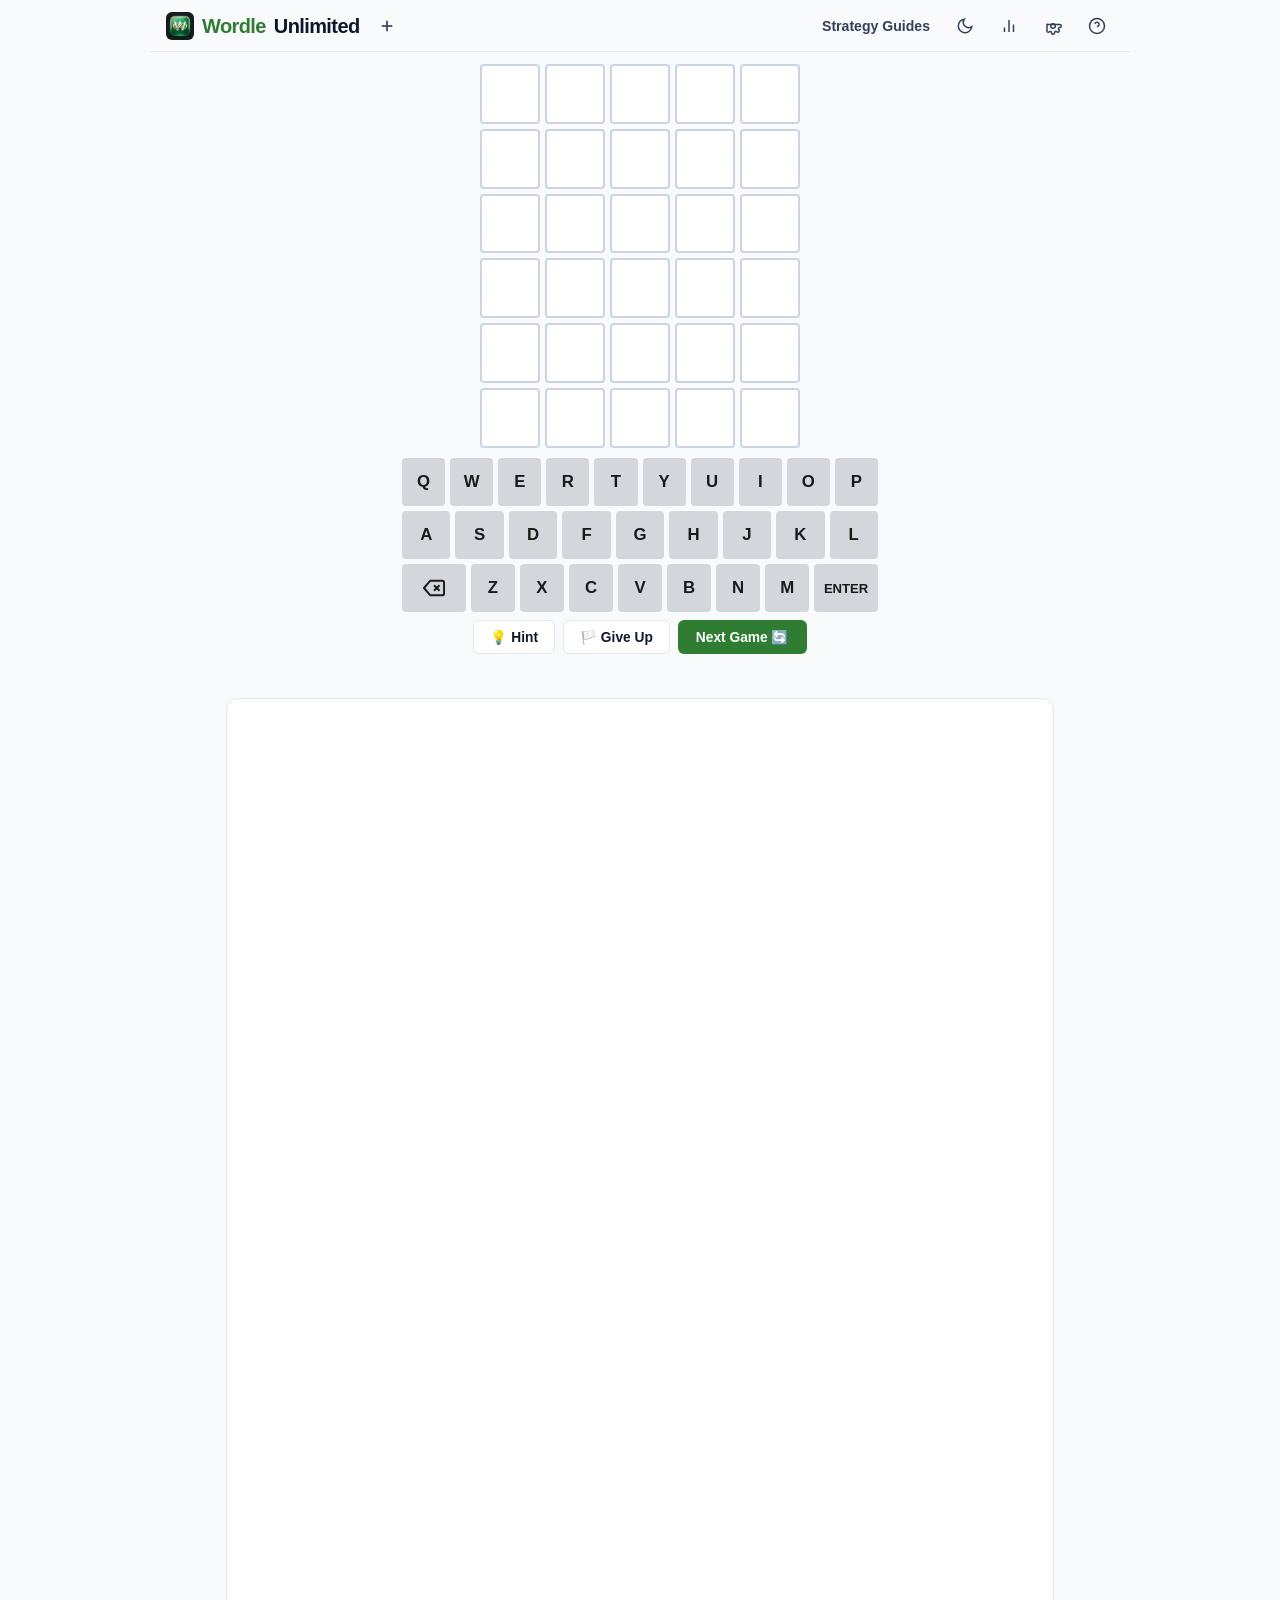
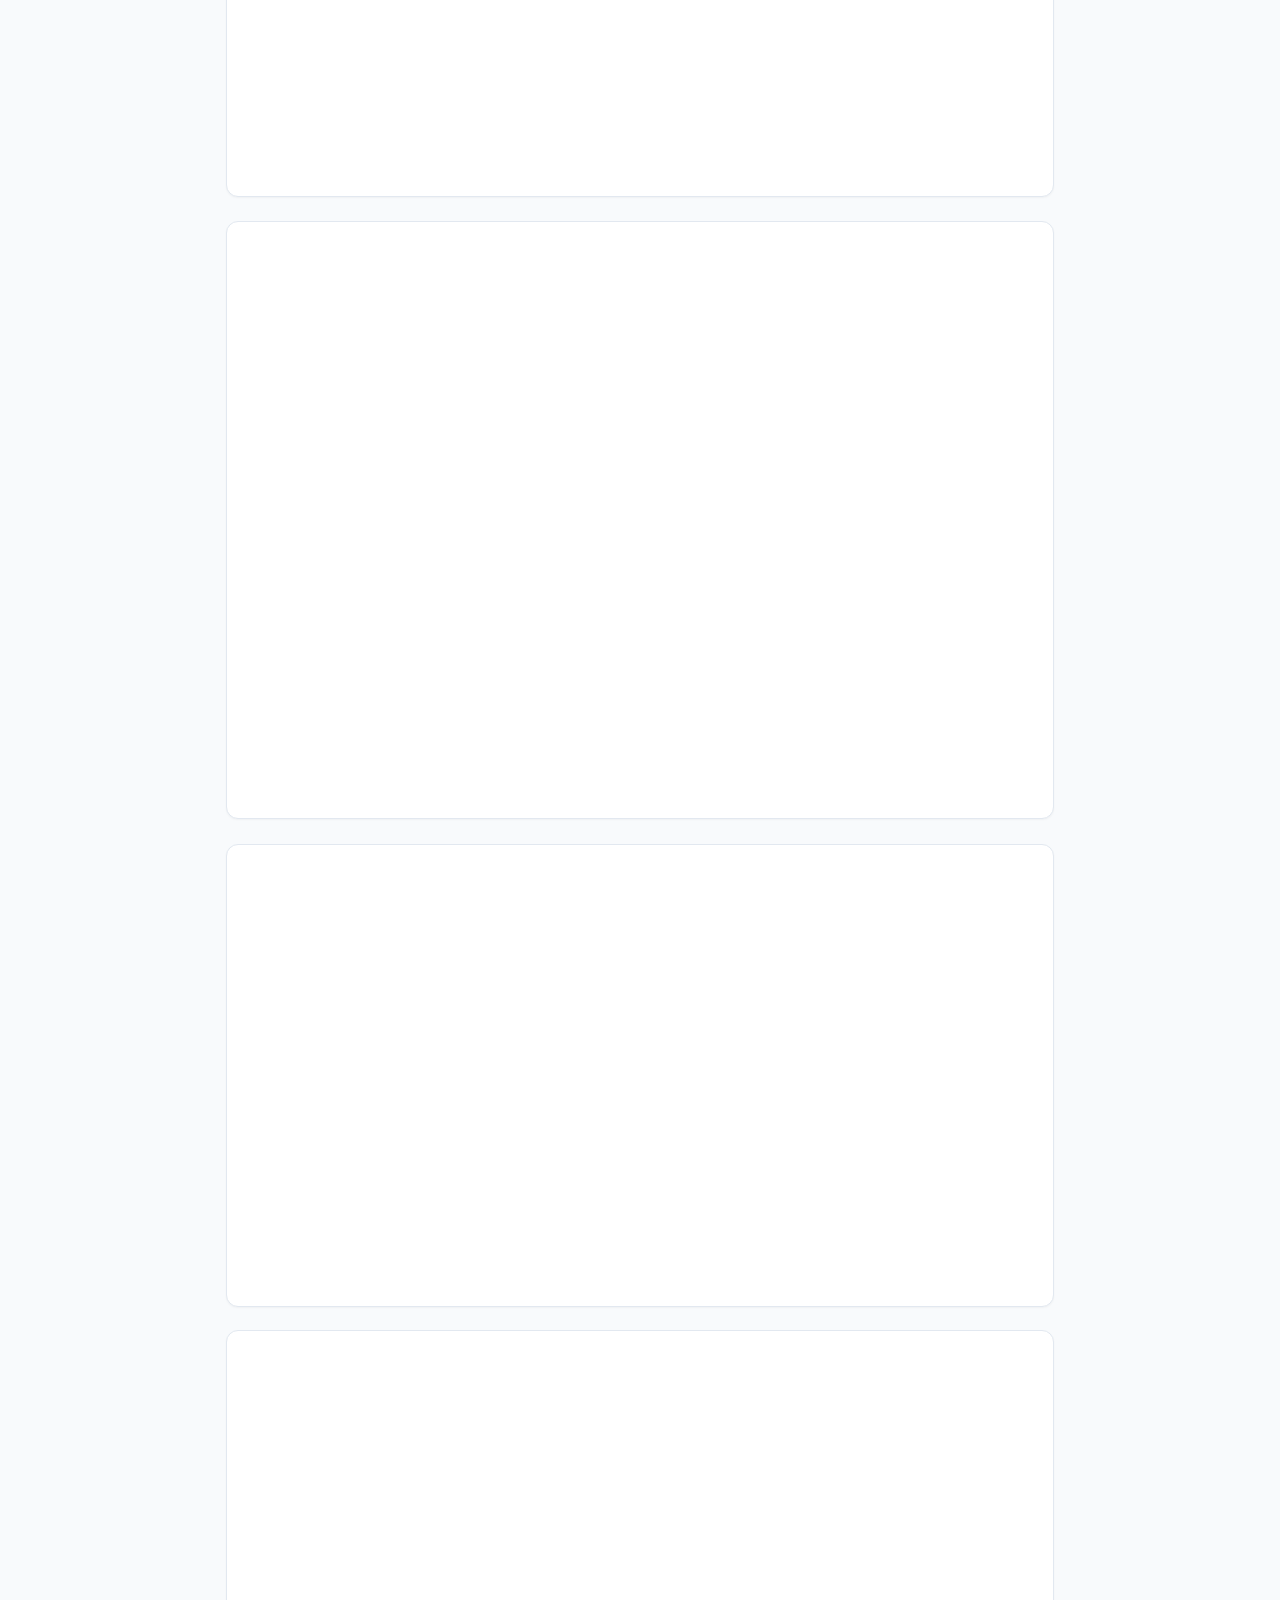
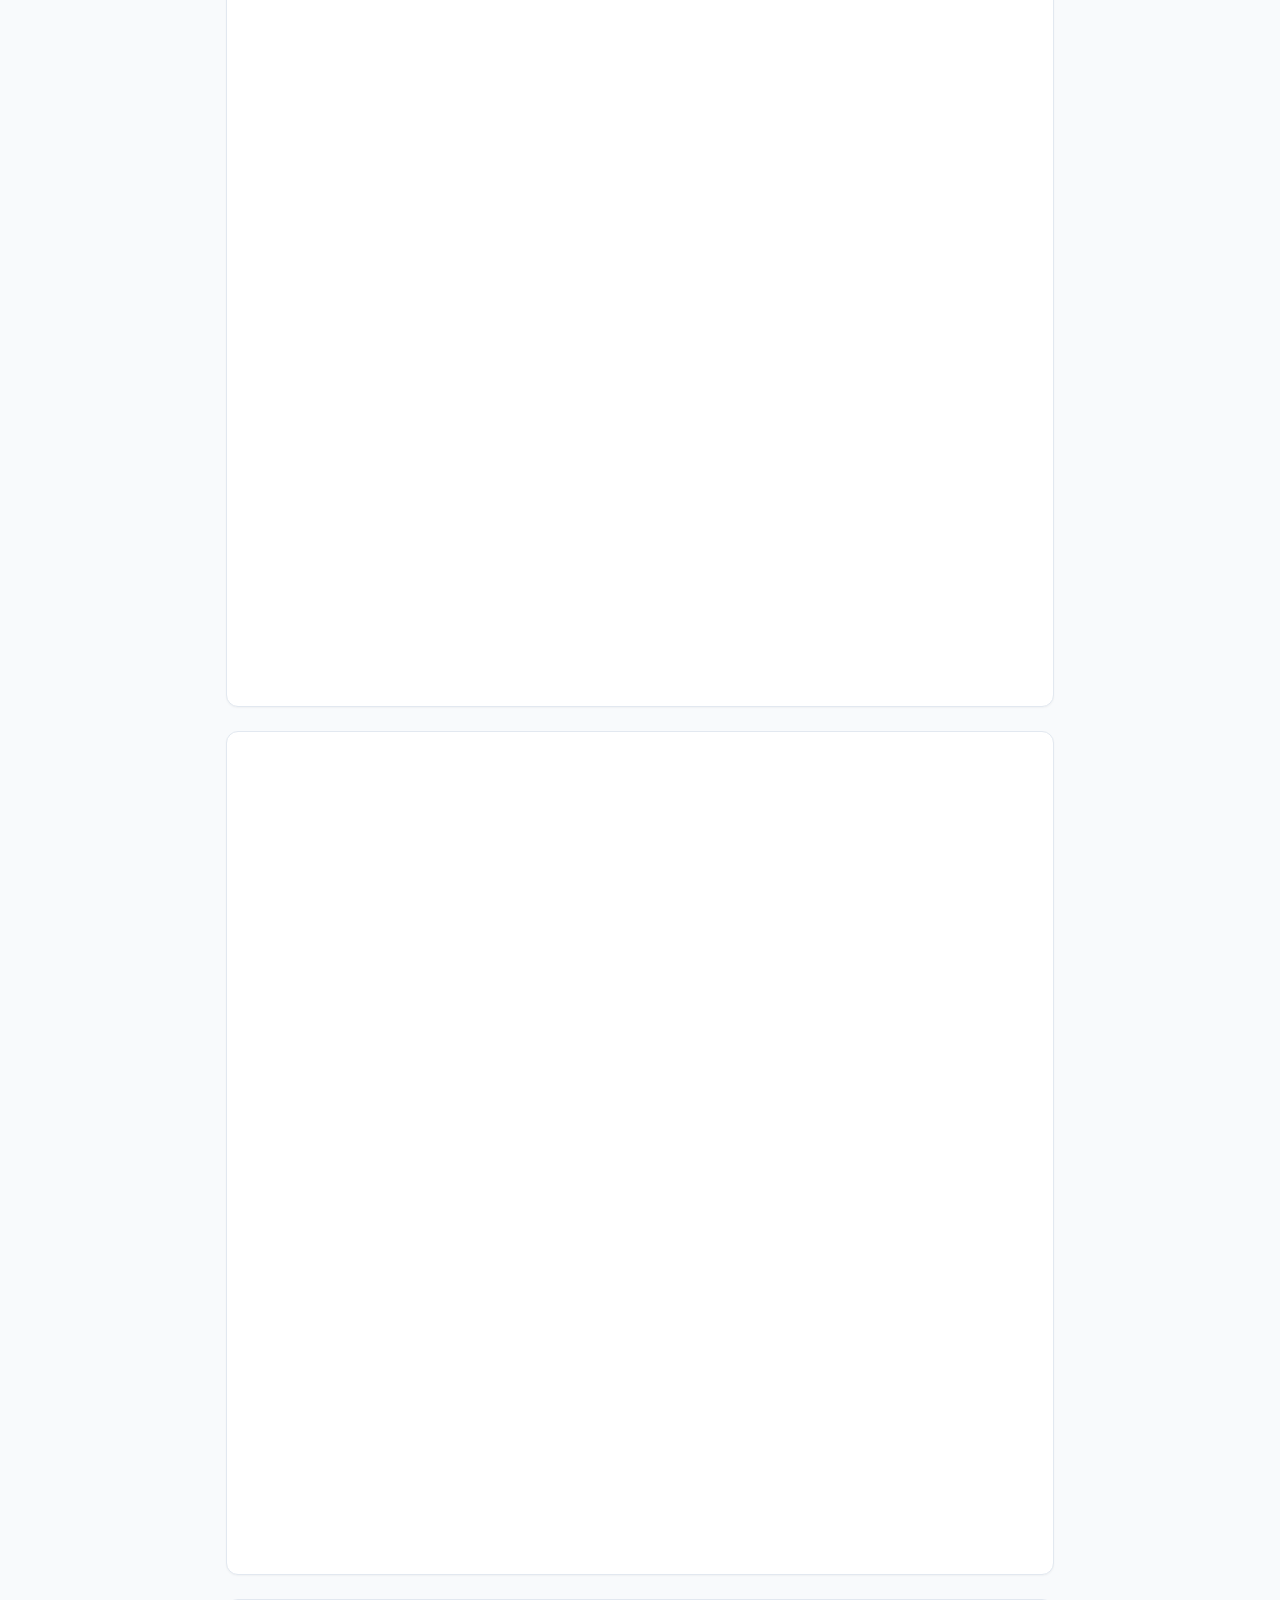
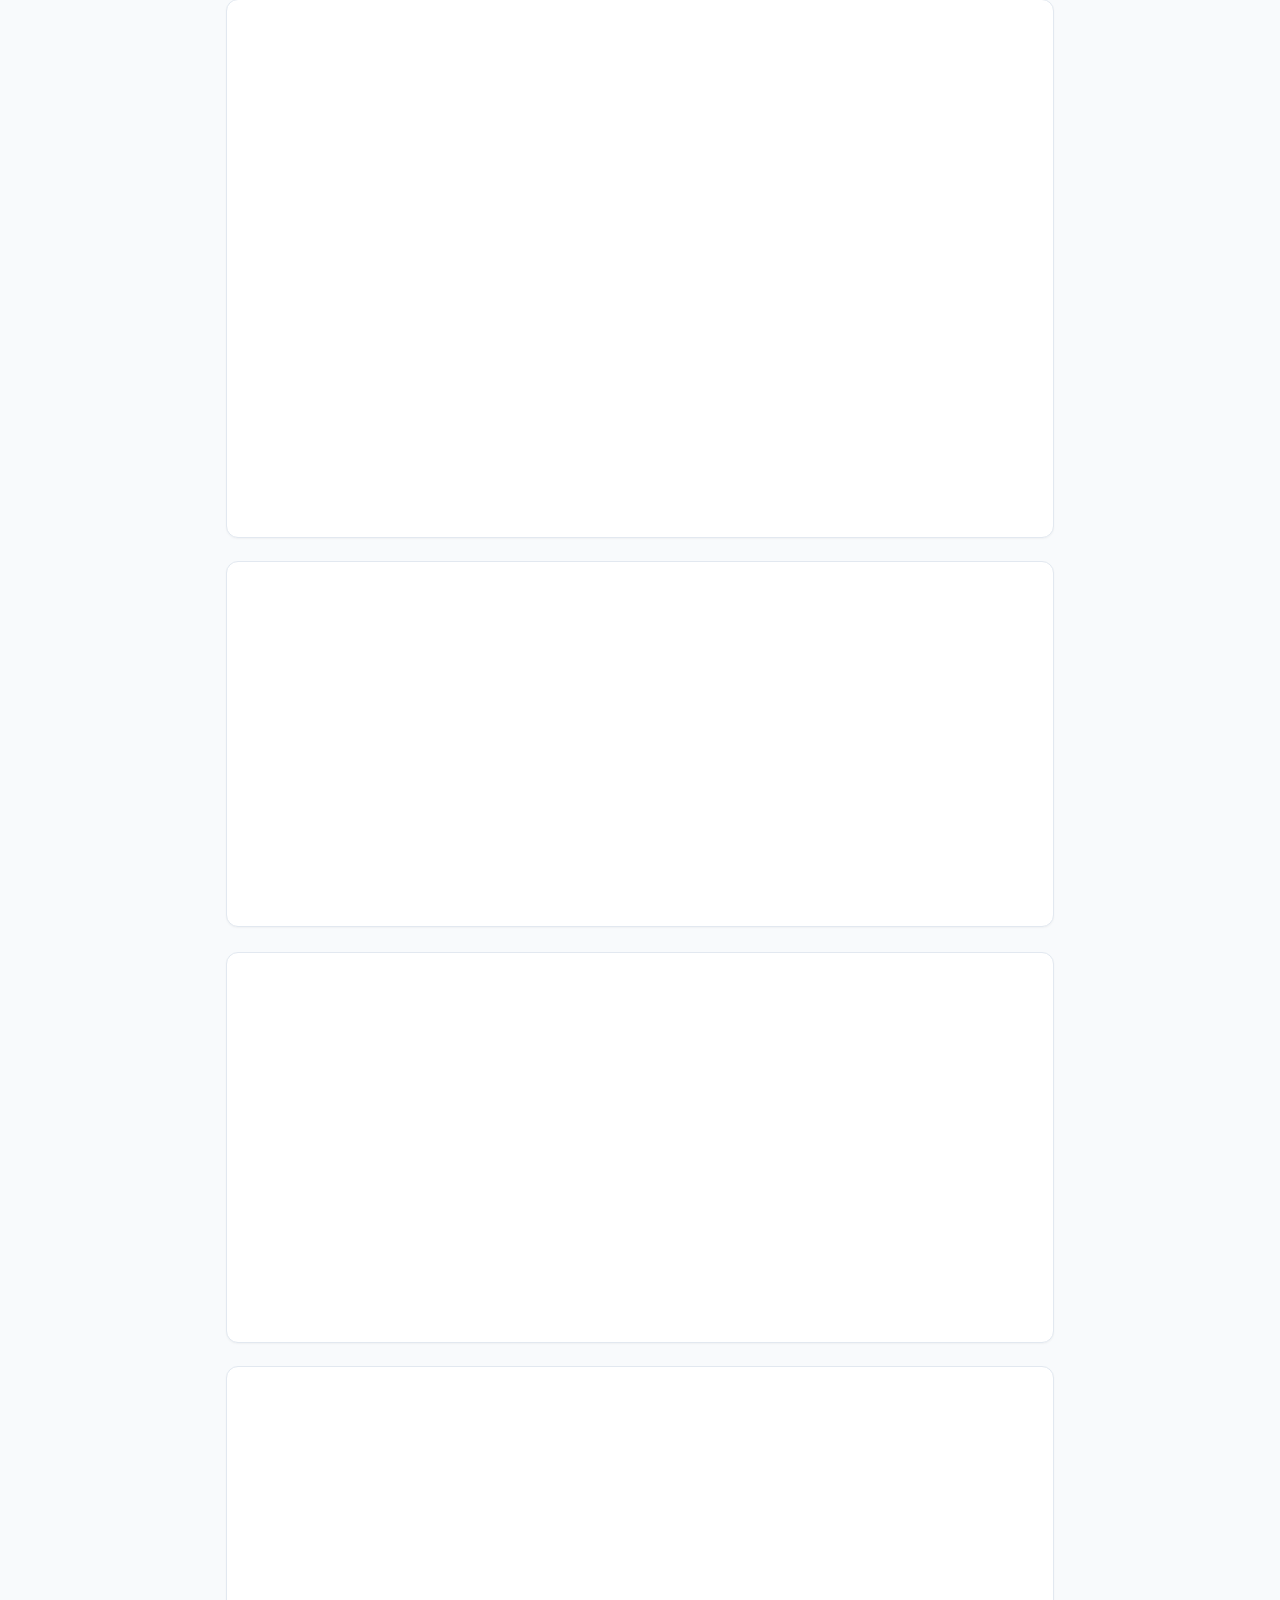
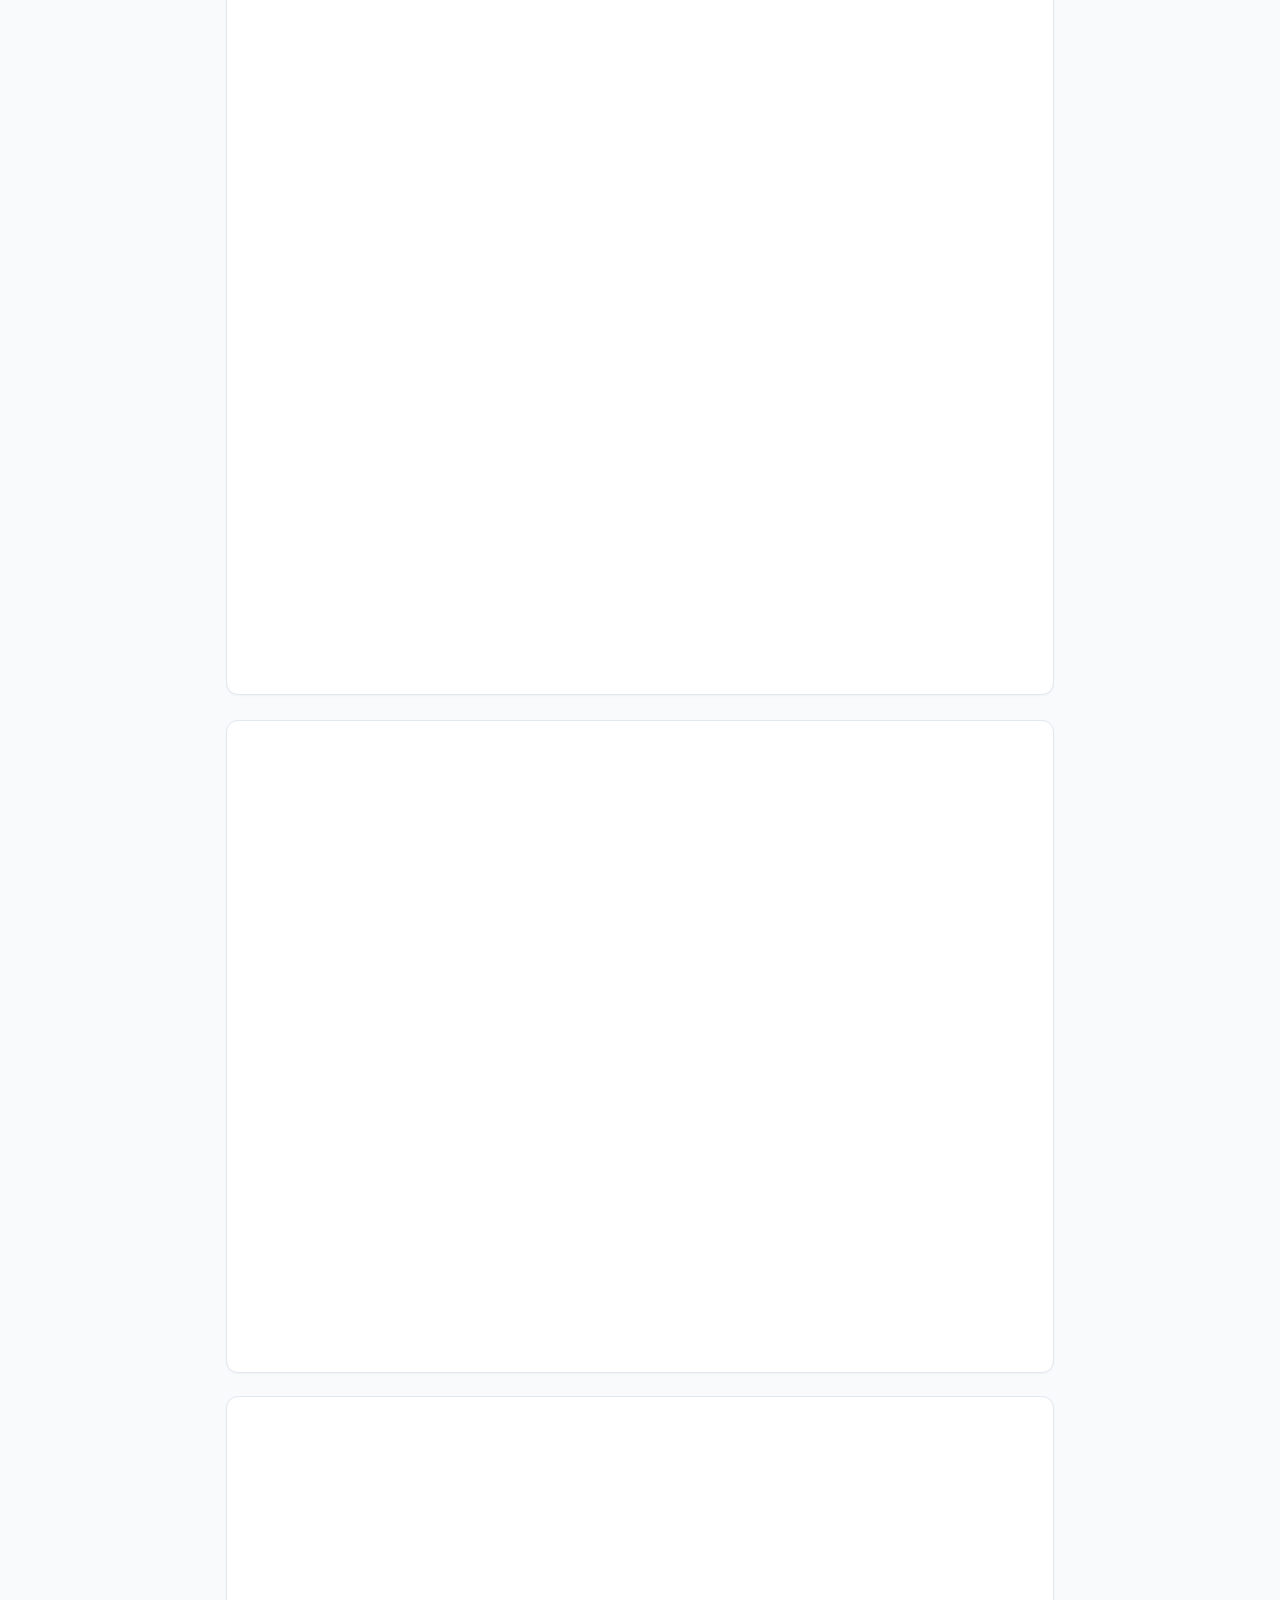
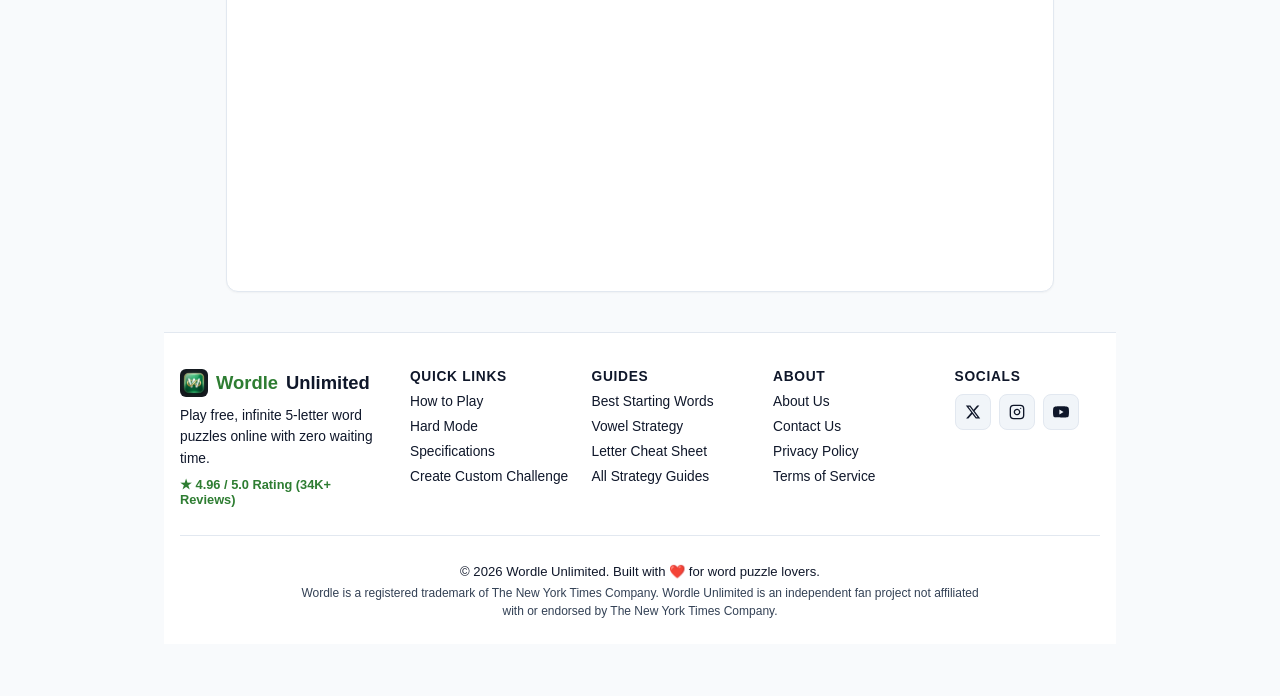
==== commit 59c9ed76: "SEO Audit Fixes: fix Section 8 closing tag, standardize all internal links to clean URLs, match site" ====
--- a/index.html
+++ b/index.html
@@ -463,7 +463,7 @@
         </div>
         <div class="feature-box">
           <h3>🔒 100% Client-Side Privacy</h3>
-          <p>Your games, streaks, and guess history are saved locally in your browser without tracking scripts. Read our <a href="privacy-policy.html">Privacy Policy</a>.</p>
+          <p>Your games, streaks, and guess history are saved locally in your browser without tracking scripts. Read our <a href="privacy-policy">Privacy Policy</a>.</p>
         </div>
       </div>
     </section>
@@ -477,7 +477,7 @@
 
       <h3>Step-by-Step Instructions</h3>
       <ol>
-        <li><strong>Enter Your First Guess:</strong> Type a five-letter word on your physical keyboard or the on-screen keypad, then press the <strong>ENTER</strong> key. Consult our <a href="blog/best-wordle-starting-words.html">top starting words list</a> for strong first-turn suggestions.</li>
+        <li><strong>Enter Your First Guess:</strong> Type a five-letter word on your physical keyboard or the on-screen keypad, then press the <strong>ENTER</strong> key. Consult our <a href="blog/best-wordle-starting-words">top starting words list</a> for strong first-turn suggestions.</li>
         <li><strong>Analyze the Tile Colors:</strong> After each guess, the tiles flip to reveal diagnostic clues:
           <ul>
             <li><strong>🟩 Green Tile:</strong> The letter is in the target word and in the exact correct position.</li>
@@ -490,7 +490,7 @@
       </ol>
 
       <p>
-        For a comprehensive beginner-to-master walkthrough with visual examples, read our dedicated <a href="blog/how-to-play-wordle-unlimited.html">How to Play Wordle Unlimited guide</a>.
+        For a comprehensive beginner-to-master walkthrough with visual examples, read our dedicated <a href="blog/how-to-play-wordle-unlimited">How to Play Wordle Unlimited guide</a>.
       </p>
     </section>
 
@@ -539,7 +539,7 @@
       </table>
 
       <p>
-        Want to know more about the story behind our project? Read our <a href="about-us.html">About Us</a> page.
+        Want to know more about the story behind our project? Read our <a href="about-us">About Us</a> page.
       </p>
     </section>
 
@@ -556,7 +556,7 @@
 
       <h3>1. The Two-Turn Vowel Test (ADIEU + STORY)</h3>
       <p>
-        Over 99% of five-letter English words require vowels. Opening with <strong>ADIEU</strong> (which tests A, I, E, U) followed by <strong>STORY</strong> (which tests O, Y along with top consonants S, T, R) lets you evaluate all five standard vowels plus Y in just two guesses. Read our deep-dive in <a href="blog/wordle-vowels.html">The Power of Vowels Strategy Guide</a>.
+        Over 99% of five-letter English words require vowels. Opening with <strong>ADIEU</strong> (which tests A, I, E, U) followed by <strong>STORY</strong> (which tests O, Y along with top consonants S, T, R) lets you evaluate all five standard vowels plus Y in just two guesses. Read our deep-dive in <a href="blog/wordle-vowels">The Power of Vowels Strategy Guide</a>.
       </p>
 
       <h3>2. High-Frequency Consonant Openers (ROATE & SLATE)</h3>
@@ -566,7 +566,7 @@
 
       <h3>3. Surviving Rhyme Traps in Hard Mode</h3>
       <p>
-        In <a href="blog/wordle-hard-mode-guide.html">Hard Mode</a>, you must reuse all revealed green and yellow clues. If you land four green letters early on a word ending like <em>_IGHT</em> (such as LIGHT, NIGHT, MIGHT, FIGHT, RIGHT, SIGHT, TIGHT), you might run out of guesses before testing all the possible starting letters. Learn how to manage these situations in our <a href="blog/wordle-hard-mode-guide.html">Hard Mode Guide</a>.
+        In <a href="blog/wordle-hard-mode-guide">Hard Mode</a>, you must reuse all revealed green and yellow clues. If you land four green letters early on a word ending like <em>_IGHT</em> (such as LIGHT, NIGHT, MIGHT, FIGHT, RIGHT, SIGHT, TIGHT), you might run out of guesses before testing all the possible starting letters. Learn how to manage these situations in our <a href="blog/wordle-hard-mode-guide">Hard Mode Guide</a>.
       </p>
     </section>
 
@@ -625,7 +625,7 @@
       </table>
 
       <p>
-        For full statistical rankings of all 26 letters, visit our comprehensive <a href="blog/wordle-cheat-sheet.html">Wordle Letter Frequency Cheat Sheet</a>.
+        For full statistical rankings of all 26 letters, visit our comprehensive <a href="blog/wordle-cheat-sheet">Wordle Letter Frequency Cheat Sheet</a>.
       </p>
     </section>
 
@@ -645,7 +645,7 @@
       </div>
 
       <div class="blog-carousel-track" id="blog-carousel-track">
-        <a href="blog/best-wordle-starting-words.html" class="blog-carousel-card">
+        <a href="blog/best-wordle-starting-words" class="blog-carousel-card">
           <img src="assets/wordle-vowel-strategy.webp" alt="Top 10 Best Wordle starting words guide cover" class="blog-carousel-img" width="640" height="320">
           <div class="blog-carousel-body">
             <h3 class="blog-carousel-title">Top 10 Best Starting Words</h3>
@@ -654,7 +654,7 @@
           </div>
         </a>
 
-        <a href="blog/wordle-vowels.html" class="blog-carousel-card">
+        <a href="blog/wordle-vowels" class="blog-carousel-card">
           <img src="assets/wordle-game-preview.webp" alt="Wordle vowel strategy guide cover" class="blog-carousel-img" width="640" height="360" loading="lazy" decoding="async">
           <div class="blog-carousel-body">
             <h3 class="blog-carousel-title">The Power of Vowels</h3>
@@ -663,7 +663,7 @@
           </div>
         </a>
 
-        <a href="blog/wordle-cheat-sheet.html" class="blog-carousel-card">
+        <a href="blog/wordle-cheat-sheet" class="blog-carousel-card">
           <img src="assets/wordle-cheat-sheet.webp" alt="Wordle letter frequency cheat sheet cover" class="blog-carousel-img" width="640" height="320" loading="lazy" decoding="async">
           <div class="blog-carousel-body">
             <h3 class="blog-carousel-title">Letter Frequency Cheat Sheet</h3>
@@ -672,7 +672,7 @@
           </div>
         </a>
 
-        <a href="blog/wordle-hard-mode-guide.html" class="blog-carousel-card">
+        <a href="blog/wordle-hard-mode-guide" class="blog-carousel-card">
           <img src="assets/wordle-game-preview.webp" alt="Wordle hard mode rules and strategies cover" class="blog-carousel-img" width="640" height="360" loading="lazy" decoding="async">
           <div class="blog-carousel-body">
             <h3 class="blog-carousel-title">Mastering Hard Mode</h3>
@@ -681,7 +681,7 @@
           </div>
         </a>
 
-        <a href="blog/how-to-play-wordle-unlimited.html" class="blog-carousel-card">
+        <a href="blog/how-to-play-wordle-unlimited" class="blog-carousel-card">
           <img src="assets/wordle-cheat-sheet.webp" alt="How to play Wordle Unlimited guide cover" class="blog-carousel-img" width="640" height="320" loading="lazy" decoding="async">
           <div class="blog-carousel-body">
             <h3 class="blog-carousel-title">How to Play Wordle Unlimited</h3>
@@ -690,7 +690,7 @@
           </div>
         </a>
 
-        <a href="blog/wordle-unlimited-specifications.html" class="blog-carousel-card">
+        <a href="blog/wordle-unlimited-specifications" class="blog-carousel-card">
           <img src="assets/wordle-game-preview.webp" alt="Wordle Unlimited platform specifications and architecture" class="blog-carousel-img" width="640" height="360" loading="lazy" decoding="async">
           <div class="blog-carousel-body">
             <h3 class="blog-carousel-title">Platform Specifications</h3>
@@ -738,6 +738,9 @@
       </ol>
       <p>
         Custom challenge links are encoded client-side, meaning your friends won't see the answer unless they solve it or run out of guesses.
+      </p>
+    </section>
+
     <!-- Section 9: The Science of Wordle: Information Entropy & Morphology -->
     <section class="content-card-box">
       <h2>The Science of Wordle Unlimited: Information Theory & Linguistic Morphology</h2>
@@ -800,7 +803,7 @@
       </div>
 
       <p>
-        By treating each attempt methodically, you will consistently maintain an average score of 3.4 to 3.8 guesses per victory. For deeper technical analysis, explore our <a href="blog/wordle-hard-mode-guide.html">Hard Mode strategy guide</a> and our <a href="blog/wordle-vowels.html">vowel optimization walkthrough</a>.
+        By treating each attempt methodically, you will consistently maintain an average score of 3.4 to 3.8 guesses per victory. For deeper technical analysis, explore our <a href="blog/wordle-hard-mode-guide">Hard Mode strategy guide</a> and our <a href="blog/wordle-vowels">vowel optimization walkthrough</a>.
       </p>
     </section>
 
@@ -826,17 +829,17 @@
 
         <details class="faq-item">
           <summary>What is Hard Mode and how do I enable it?</summary>
-          <div>In Hard Mode, any confirmed green letter must be kept in that exact position in all subsequent guesses, and any revealed yellow letter must be included in your future attempts. You can toggle Hard Mode in the Settings menu (⚙️). For tactical tips, see our <a href="blog/wordle-hard-mode-guide.html">Hard Mode Guide</a>.</div>
+          <div>In Hard Mode, any confirmed green letter must be kept in that exact position in all subsequent guesses, and any revealed yellow letter must be included in your future attempts. You can toggle Hard Mode in the Settings menu (⚙️). For tactical tips, see our <a href="blog/wordle-hard-mode-guide">Hard Mode Guide</a>.</div>
         </details>
 
         <details class="faq-item">
           <summary>Can target words contain repeating letters?</summary>
-          <div>Yes. Target words frequently contain double or repeating letters (such as <em>ROBOT</em>, <em>BLEED</em>, <em>SWEET</em>, <em>APPLE</em>). The tile feedback will accurately indicate whether a letter appears once or multiple times. Read our <a href="blog/wordle-vowels.html">Vowel Strategy Guide</a> to learn how duplicate letter mechanics work.</div>
+          <div>Yes. Target words frequently contain double or repeating letters (such as <em>ROBOT</em>, <em>BLEED</em>, <em>SWEET</em>, <em>APPLE</em>). The tile feedback will accurately indicate whether a letter appears once or multiple times. Read our <a href="blog/wordle-vowels">Vowel Strategy Guide</a> to learn how duplicate letter mechanics work.</div>
         </details>
 
         <details class="faq-item">
           <summary>What are the best starting words for Wordle Unlimited?</summary>
-          <div>Popular and mathematically sound starting words include <strong>ADIEU</strong> (4 vowels), <strong>AUDIO</strong> (4 vowels), <strong>CANOE</strong> (3 vowels + C, N), and algorithmic openers like <strong>ROATE</strong> and <strong>SLATE</strong>. Read our <a href="blog/best-wordle-starting-words.html">Best Starting Words Article</a> for full comparisons.</div>
+          <div>Popular and mathematically sound starting words include <strong>ADIEU</strong> (4 vowels), <strong>AUDIO</strong> (4 vowels), <strong>CANOE</strong> (3 vowels + C, N), and algorithmic openers like <strong>ROATE</strong> and <strong>SLATE</strong>. Read our <a href="blog/best-wordle-starting-words">Best Starting Words Article</a> for full comparisons.</div>
         </details>
 
         <details class="faq-item">
@@ -846,7 +849,7 @@
 
         <details class="faq-item">
           <summary>Are my game statistics saved automatically?</summary>
-          <div>Yes. Your total games played, win percentage, current streak, max streak, and guess distribution are automatically saved in your browser's HTML5 local storage. Check out our <a href="privacy-policy.html">Privacy Policy</a> for full details.</div>
+          <div>Yes. Your total games played, win percentage, current streak, max streak, and guess distribution are automatically saved in your browser's HTML5 local storage. Check out our <a href="privacy-policy">Privacy Policy</a> for full details.</div>
         </details>
       </div>
     </section>
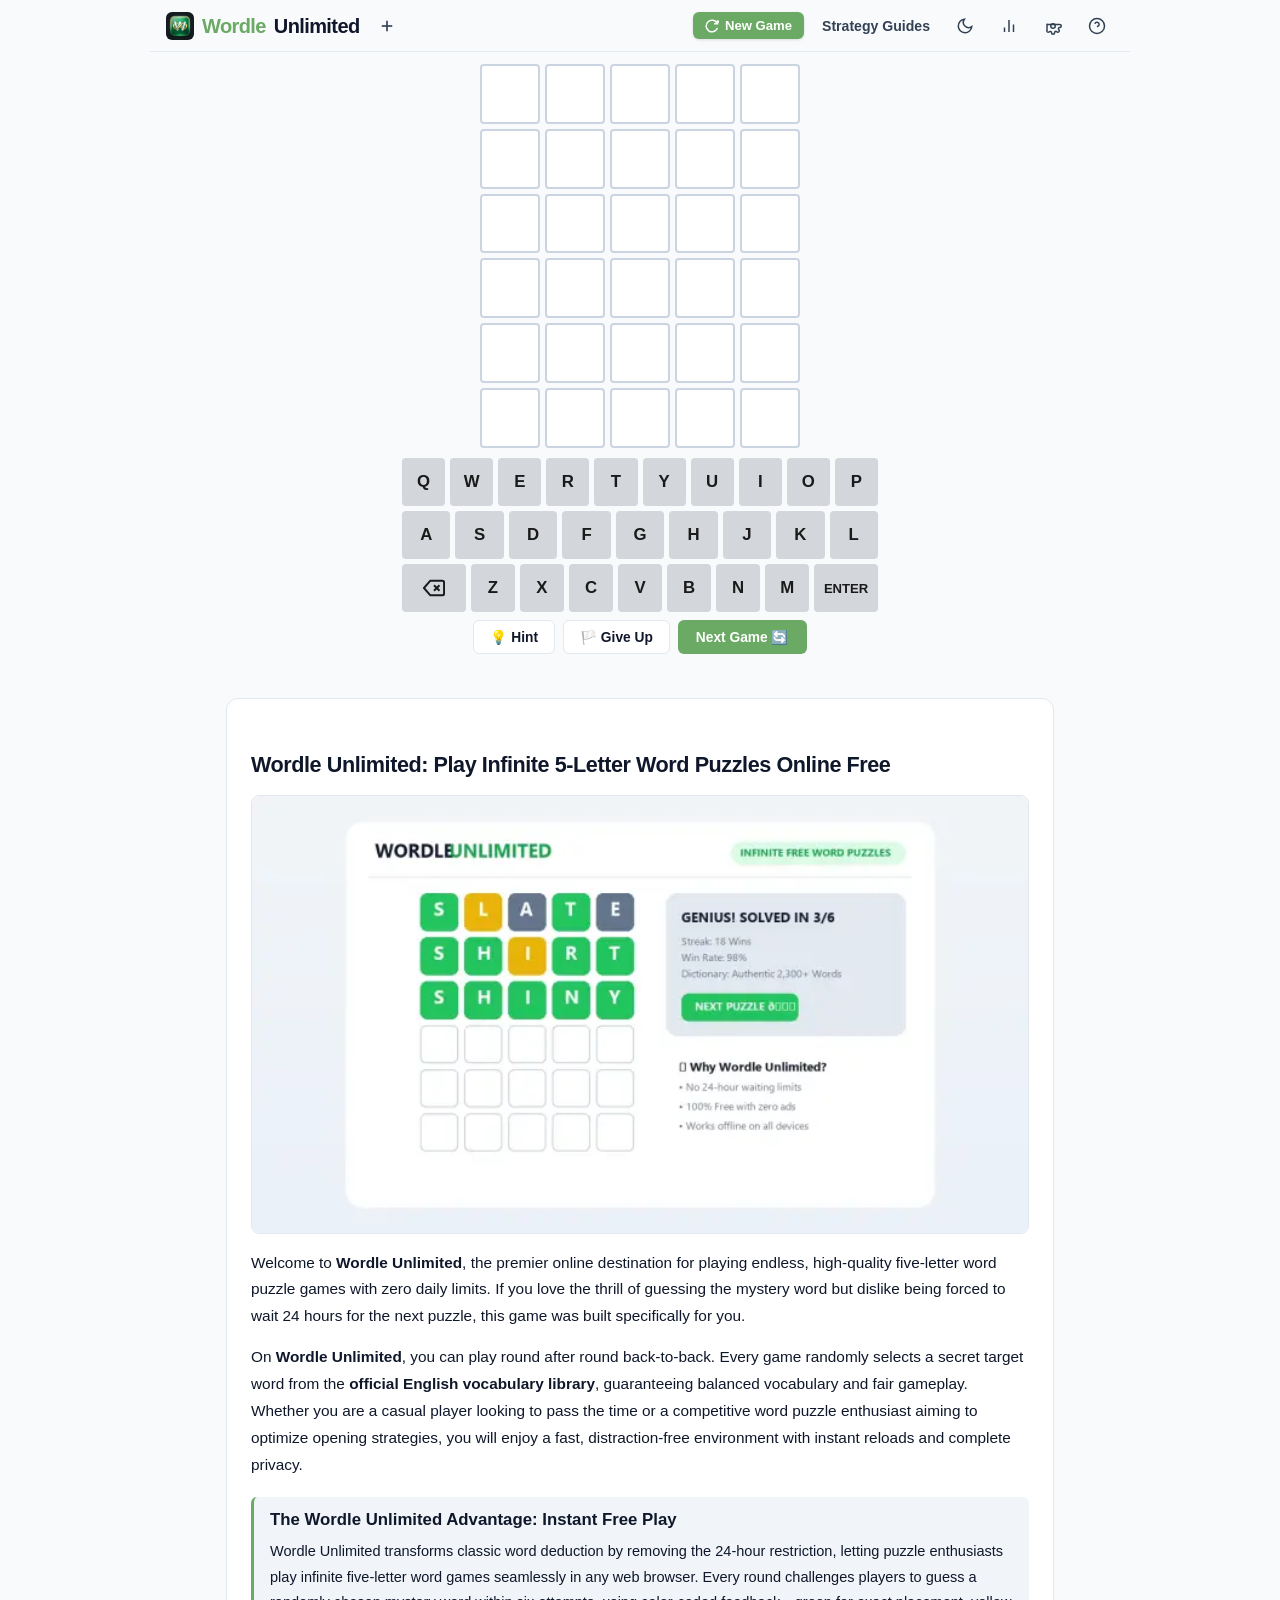
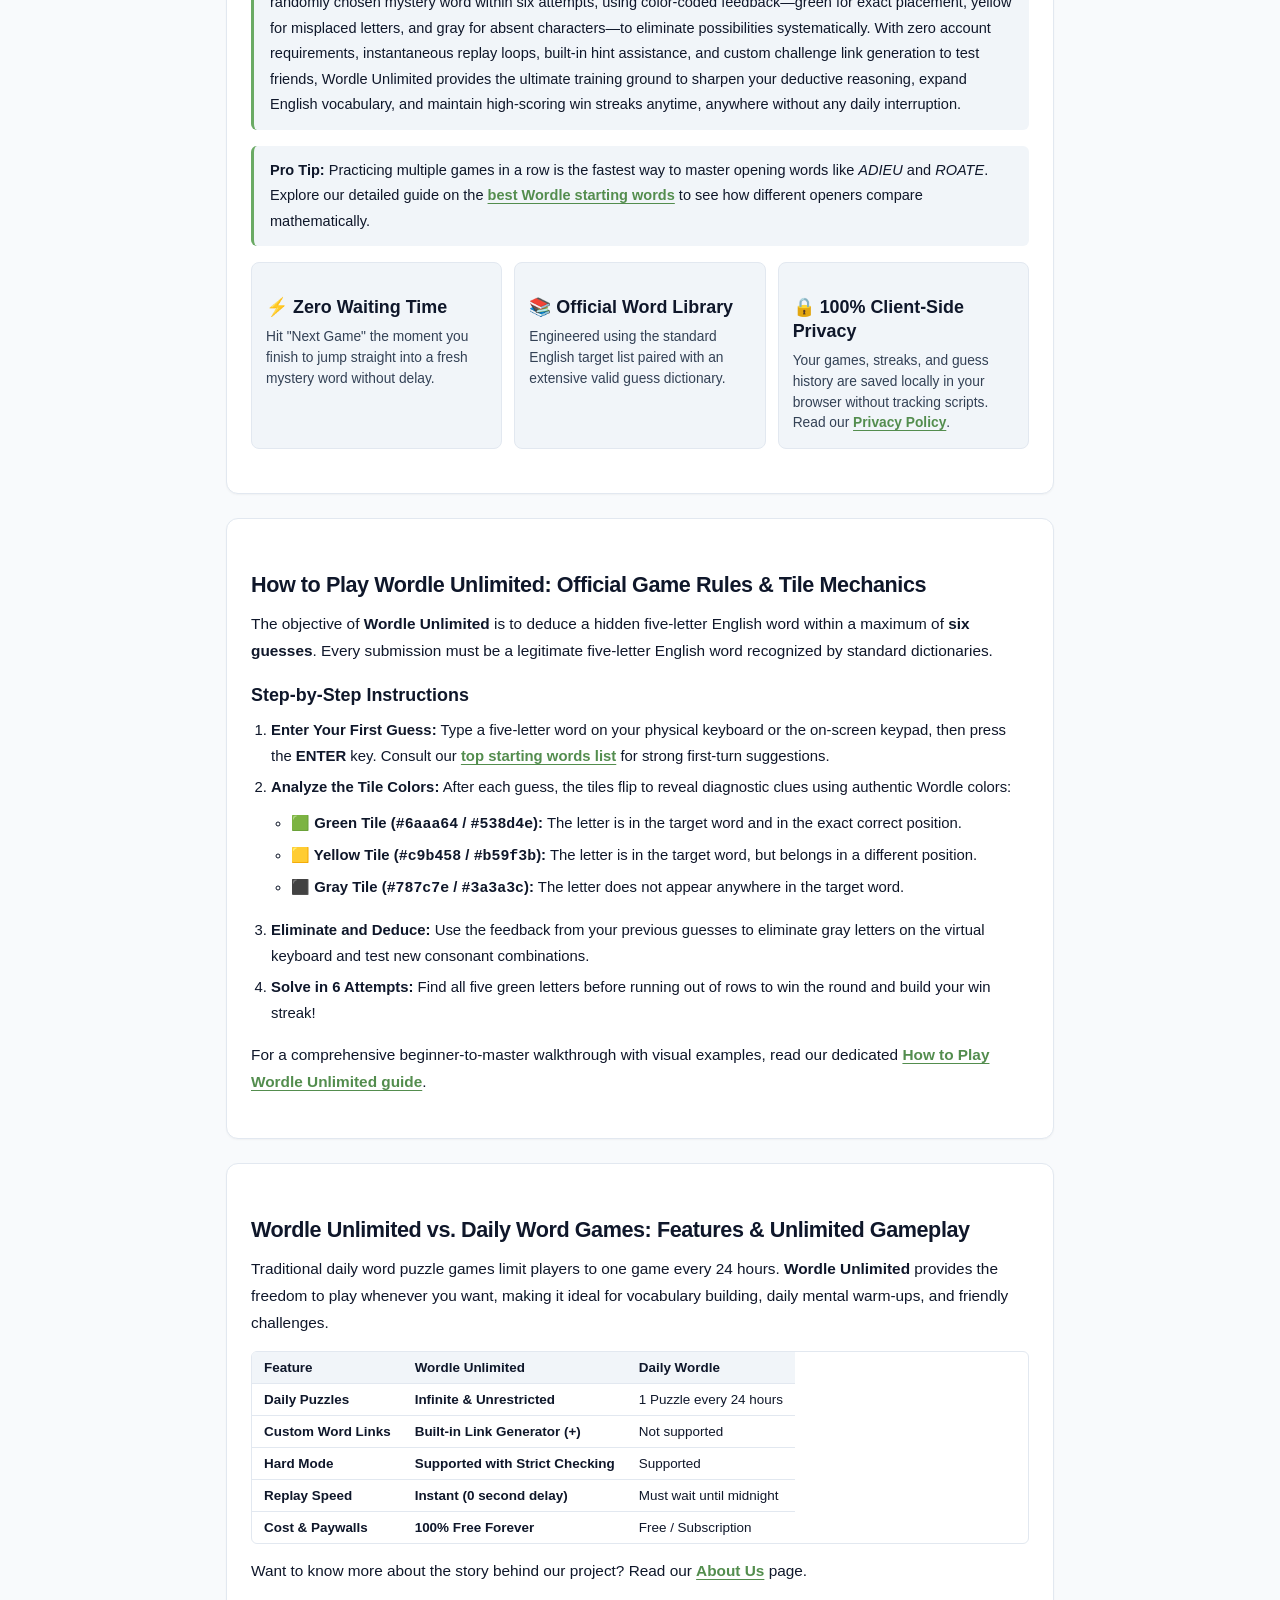
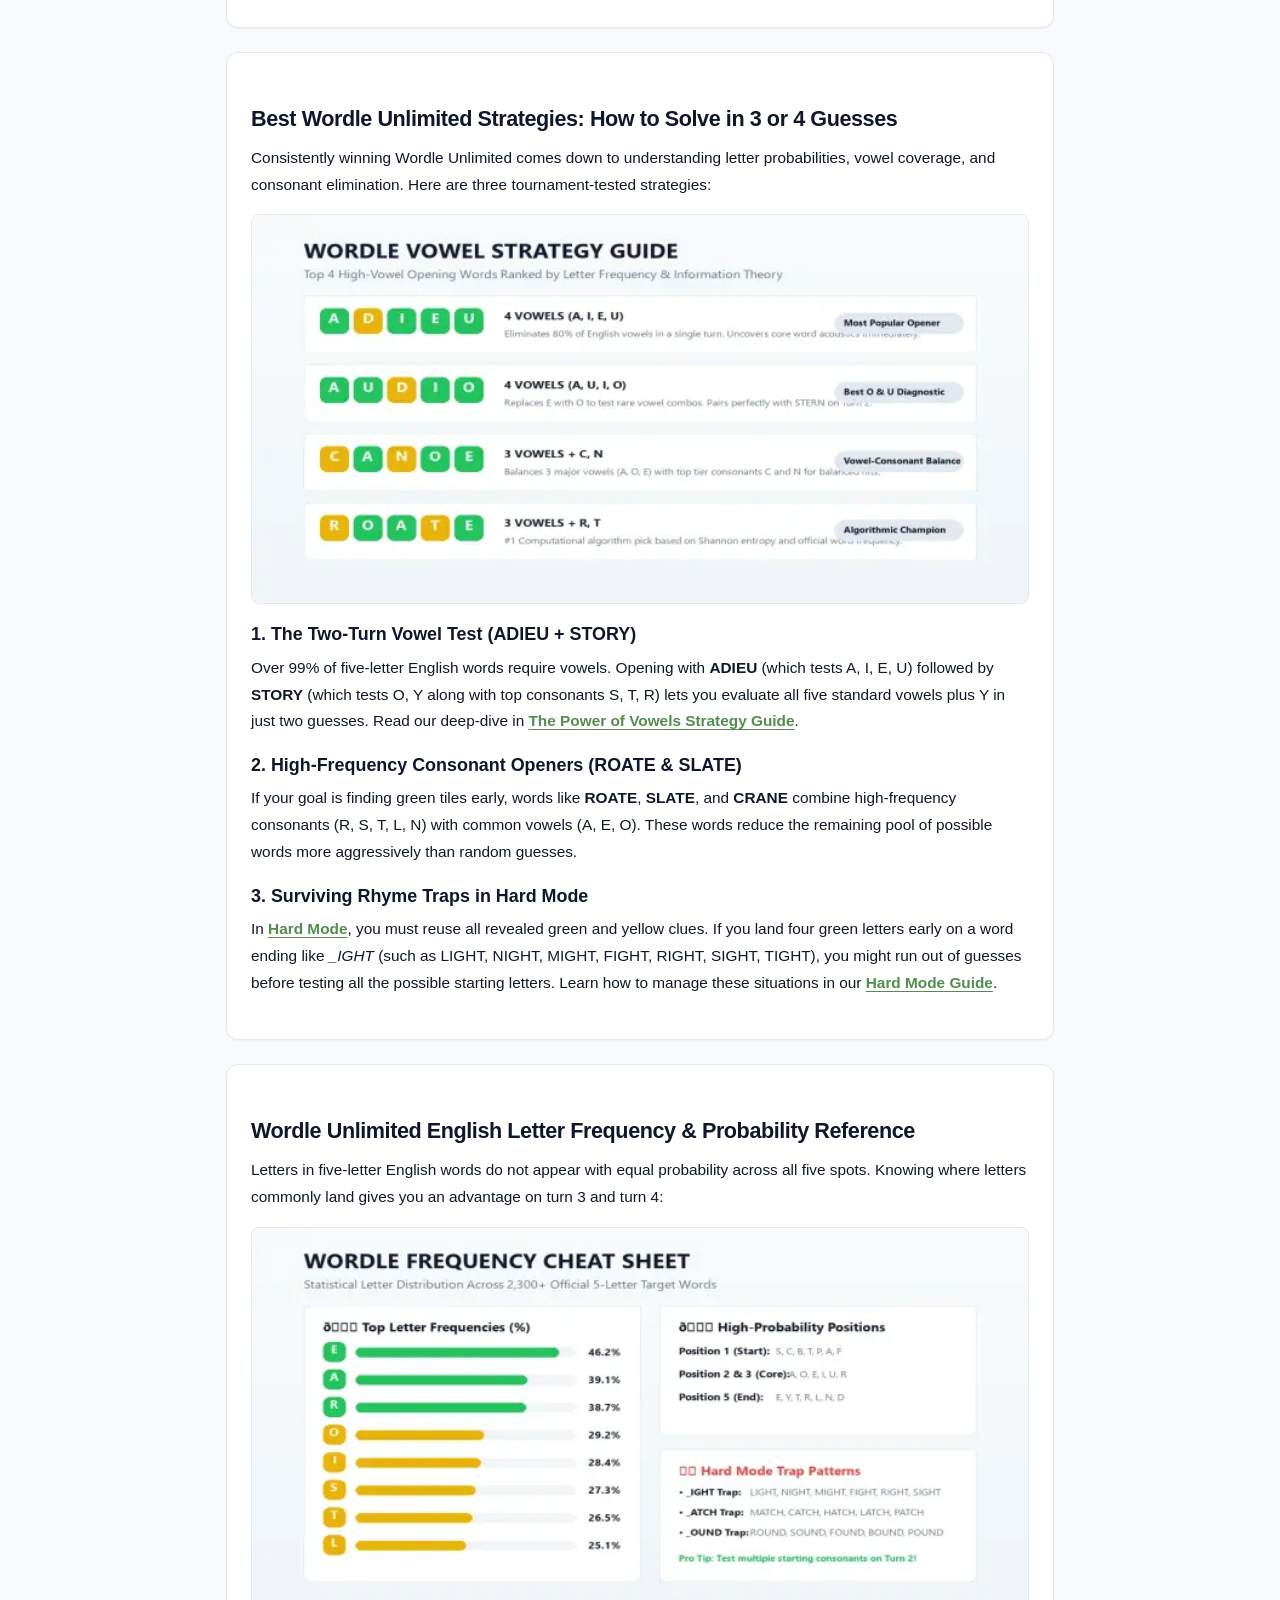
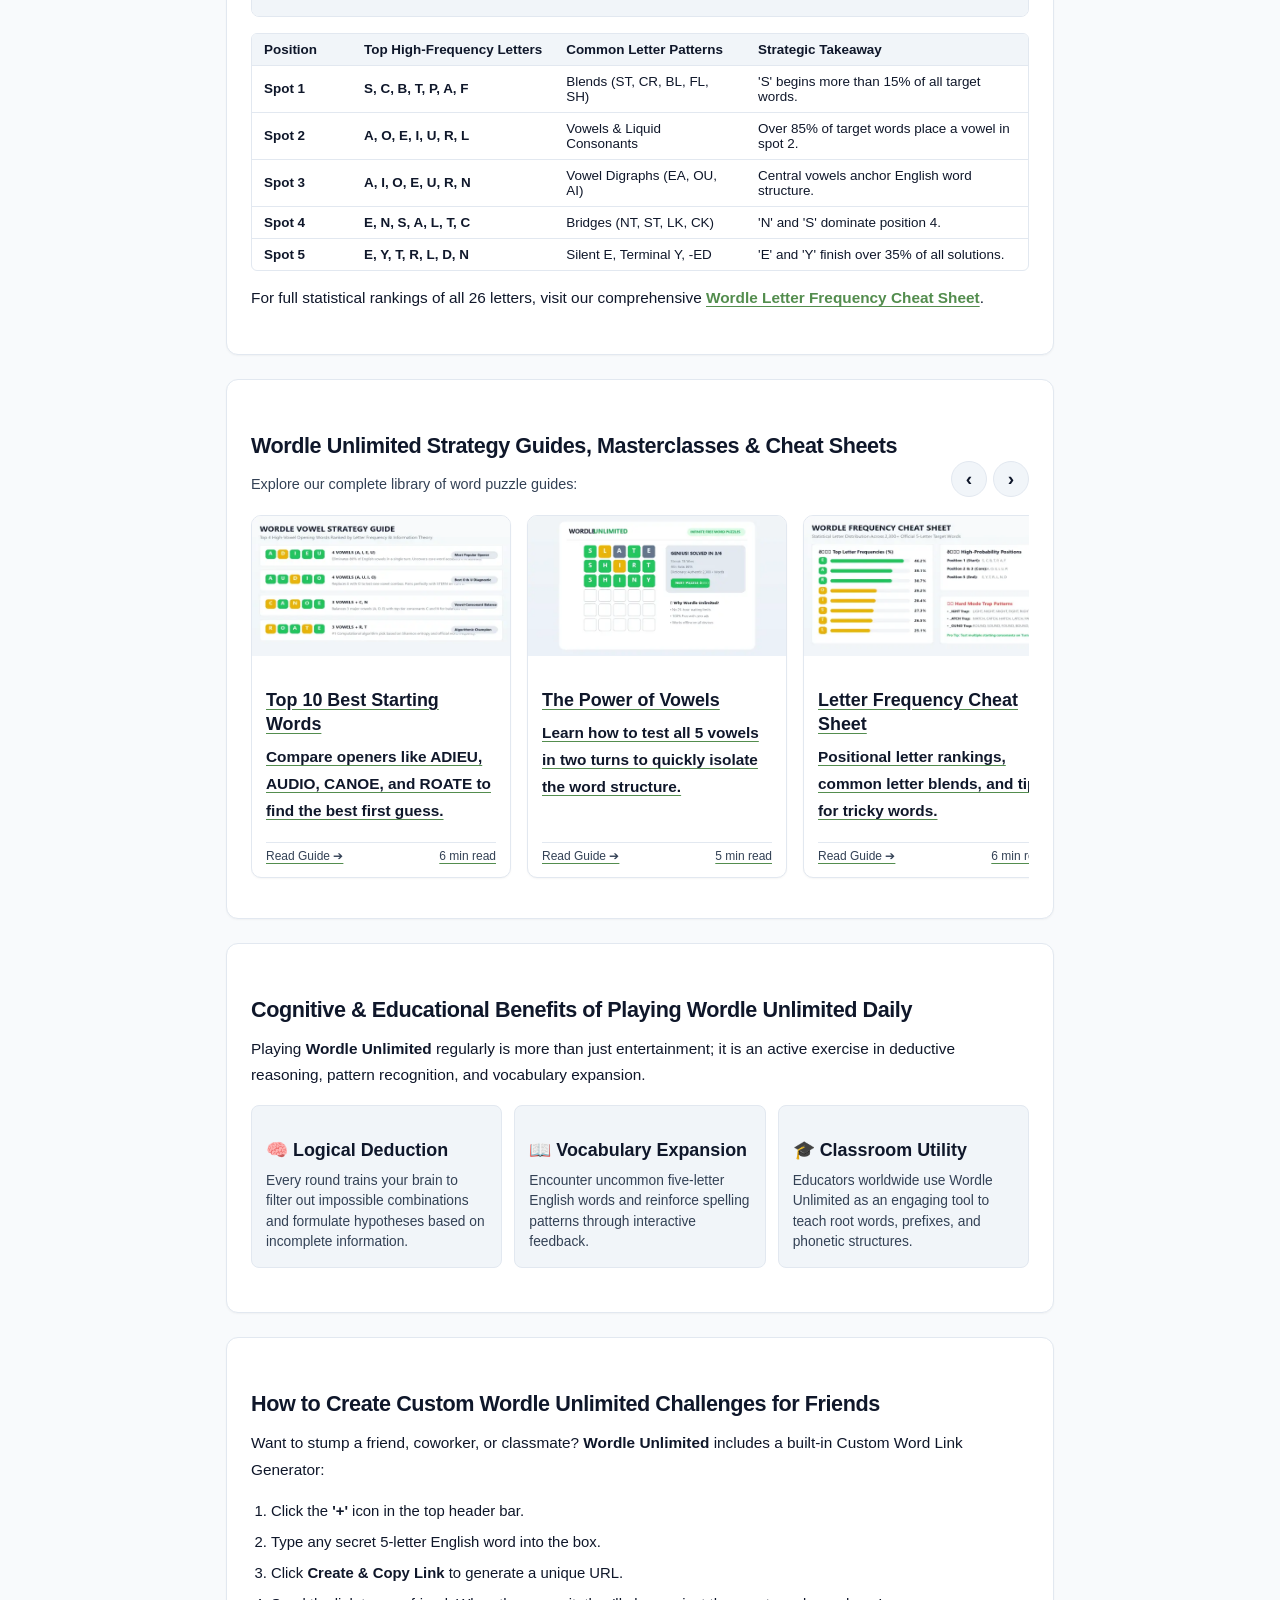
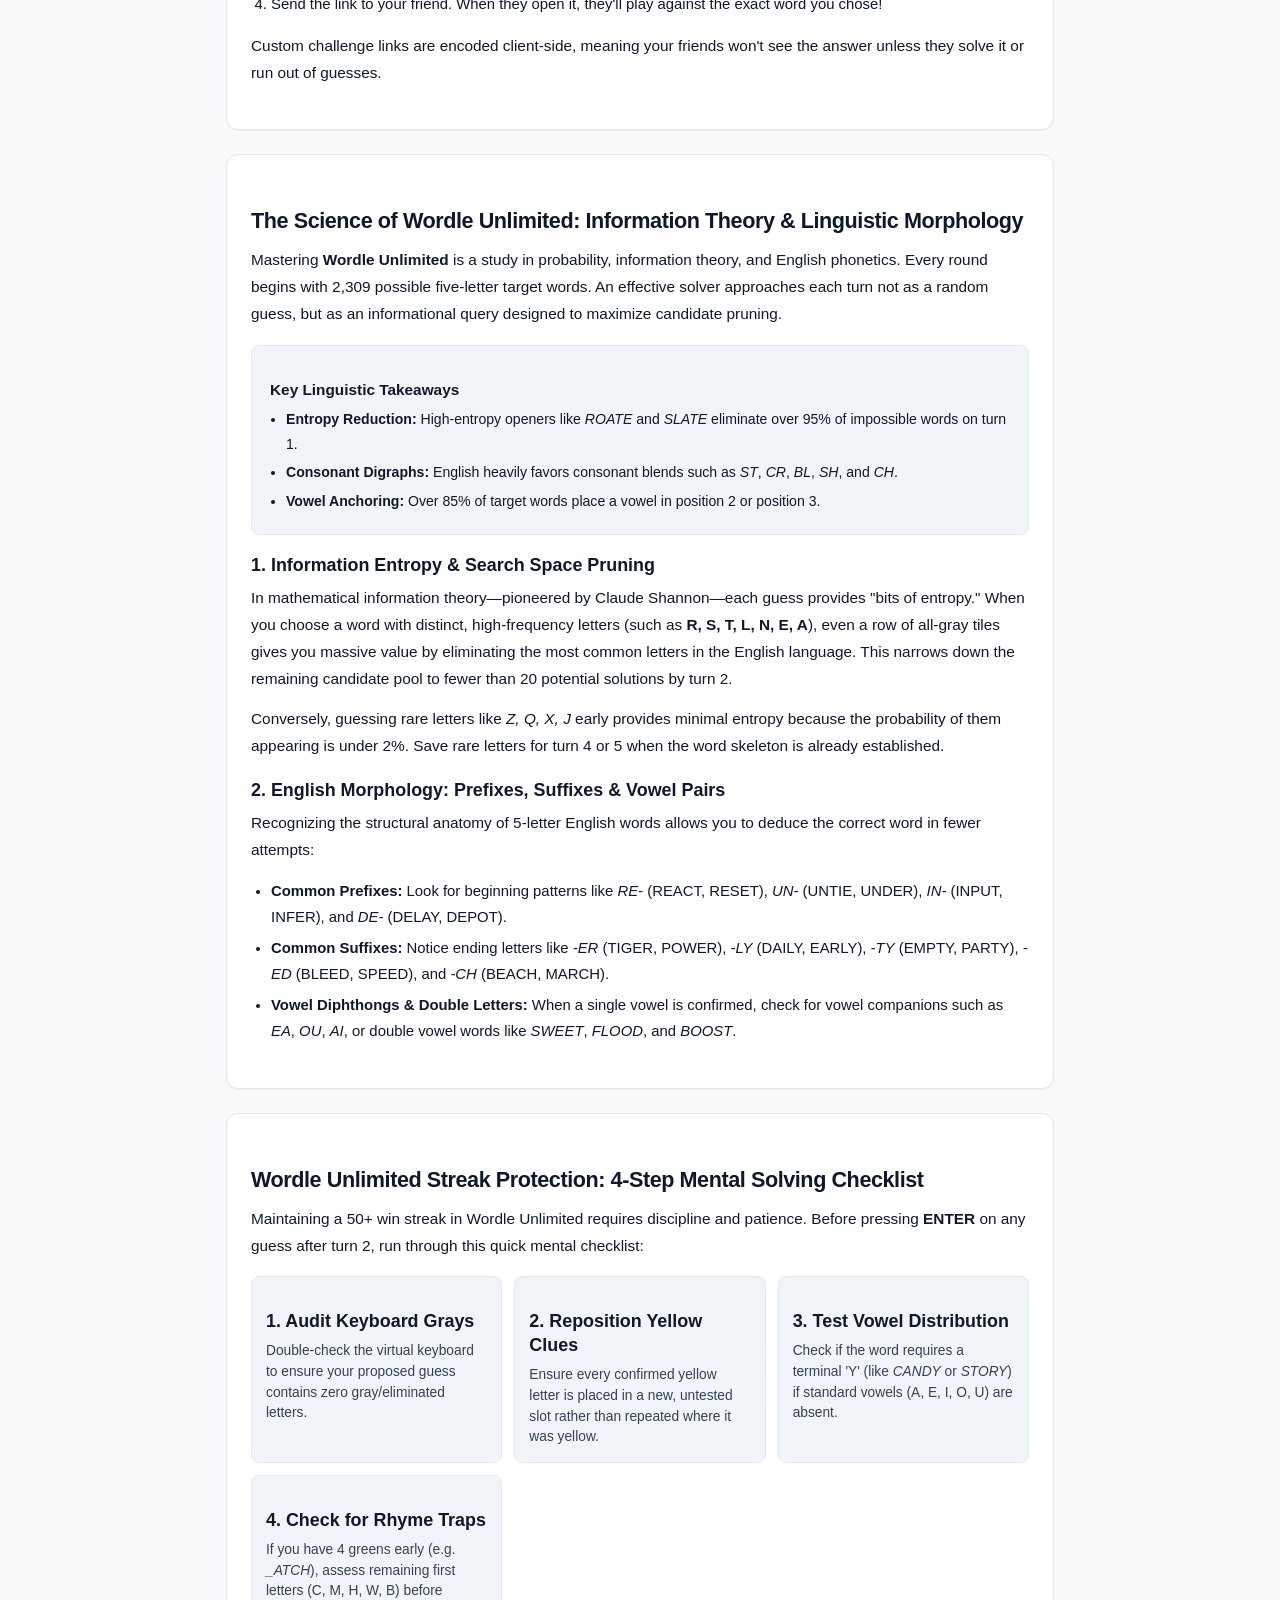
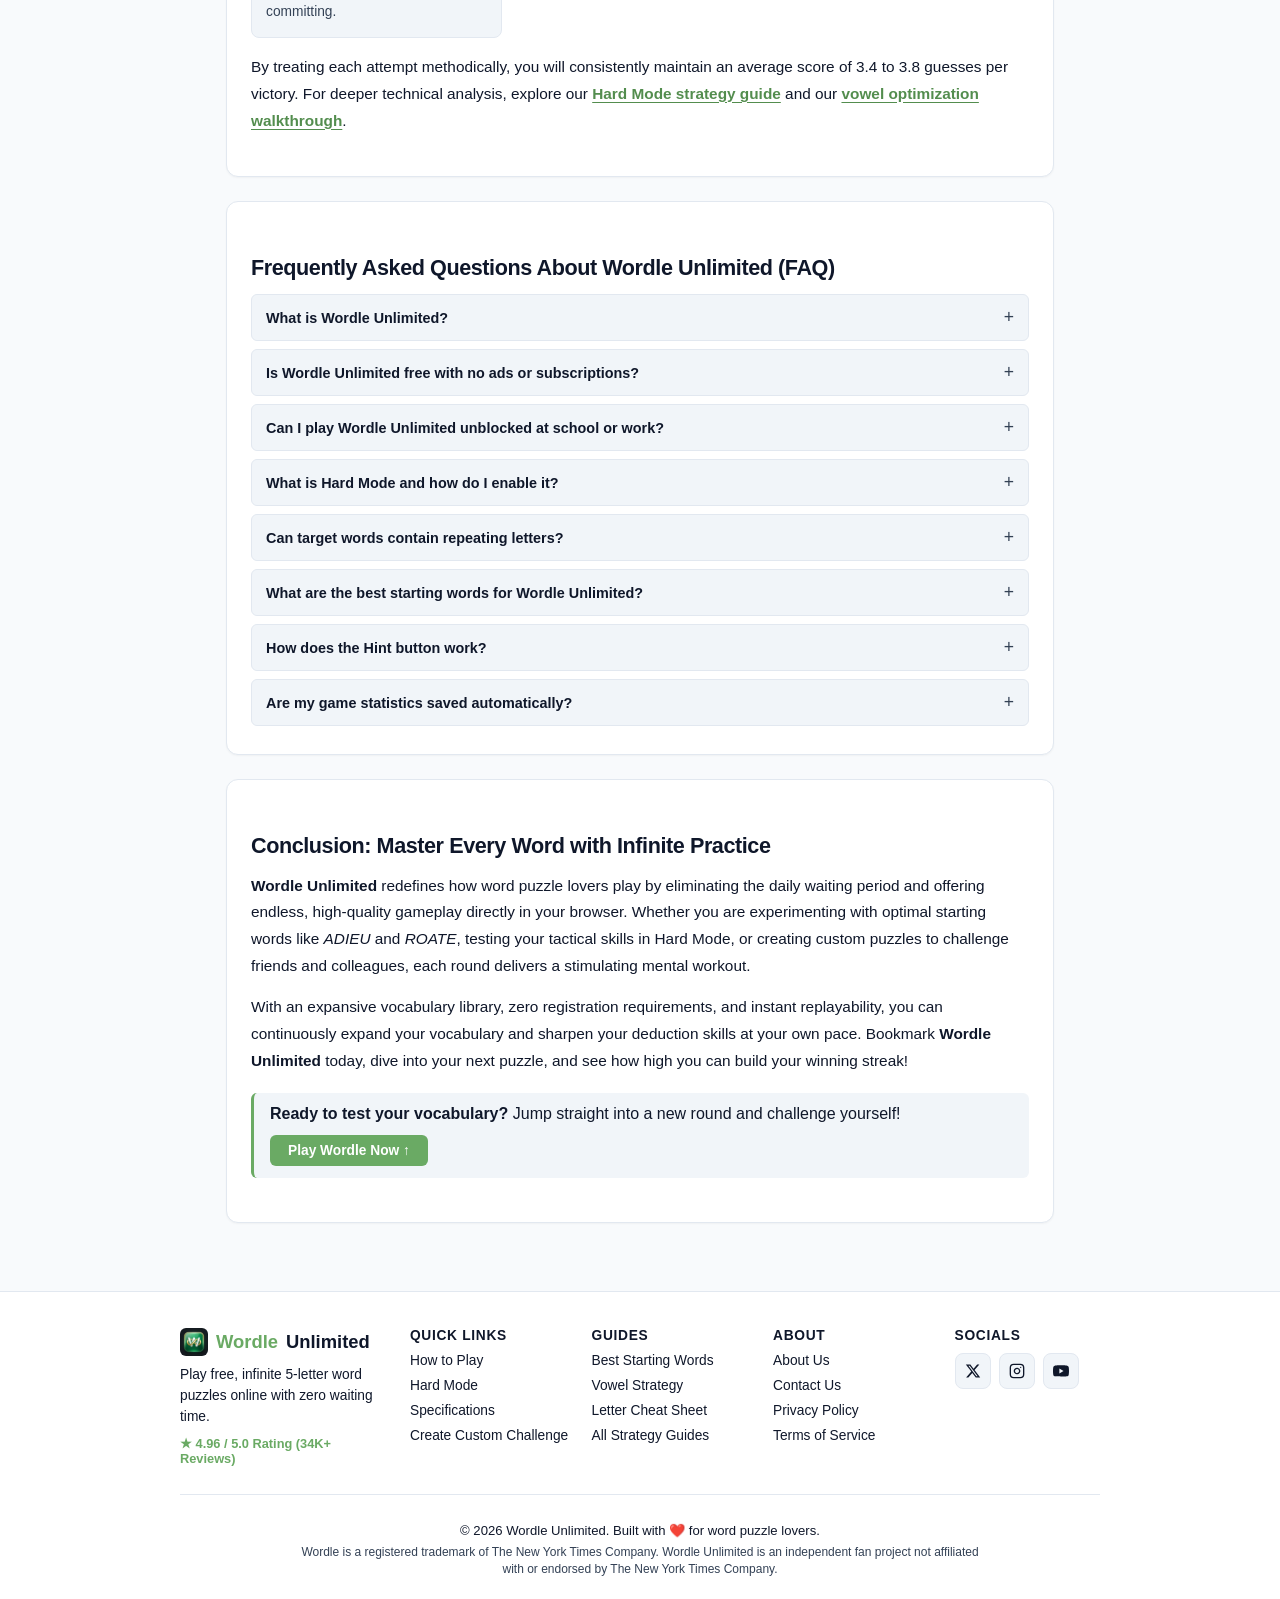
==== commit a40fc220: "UI & SEO: Add top New Game button, apply authentic Wordle feedback colors, and add 100-word SEO NLP " ====
--- a/index.html
+++ b/index.html
@@ -3,7 +3,7 @@
 <head>
   <meta charset="UTF-8">
   <meta name="viewport" content="width=device-width, initial-scale=1.0">
-  <title>Wordle Unlimited - Play Free Infinite 5 Letter Wordle Game Online</title>
+  <title>Wordle Unlimited - Play Free Infinite 5-Letter Word Puzzles Online</title>
   <meta name="description" content="Play Wordle Unlimited free online! Solve endless 5-letter word puzzles in 6 tries with official vocabulary, instant replays, and custom challenges.">
   <meta name="keywords" content="wordle unlimited, unlimited wordle, wordle infinite, wordle unblocked, infinite wordle, endless wordle, wordle unlimited free, wordle practice, wordle game unlimited, 5 letter wordle unlimited, free wordle unlimited, play wordle unlimited, wordle unlimited app">
   <meta name="robots" content="index, follow, max-image-preview:large, max-snippet:-1, max-video-preview:-1">
@@ -34,9 +34,7 @@
   <meta name="twitter:image" content="https://wordle-unlimited.app/assets/wordle-game-preview.webp">
 
   <link rel="icon" type="image/png" href="assets/favicon.png">
-  <style>
-.sr-only{position:absolute;width:1px;height:1px;padding:0;margin:-1px;overflow:hidden;clip:rect(0, 0, 0, 0);white-space:nowrap;border-width:0;}:root{--font-main:-apple-system, BlinkMacSystemFont, "Segoe UI", Roboto, "Helvetica Neue", Arial, sans-serif;--bg-color:#f8fafc;--bg-subtle:#f1f5f9;--text-color:#0f172a;--text-muted:#334155;--text-light:#94a3b8;--tile-bg:#ffffff;--tile-border:#cbd5e1;--tile-border-active:#64748b;--tile-text:#0f172a;--color-correct:#2e7d32;--color-correct-dark:#1b5e20;--color-present:#856404;--color-present-dark:#664d03;--color-absent:#64748b;--color-absent-dark:#475569;--key-bg:#d3d6da;--key-text:#1a1a1b;--key-border:transparent;--key-active:#b0b4b9;--header-bg:rgba(248, 250, 252, 0.92);--header-border:#e2e8f0;--card-bg:#ffffff;--card-border:#e2e8f0;--shadow-sm:0 1px 2px rgba(0, 0, 0, 0.04);--shadow-md:0 4px 16px -2px rgba(15, 23, 42, 0.06);--shadow-lg:0 12px 32px -4px rgba(15, 23, 42, 0.08);--footer-bg:#ffffff;--footer-border:#e2e8f0;--footer-text:#0f172a;--footer-muted:#0f172a;--footer-link-hover:#2e7d32;}html.dark-mode, body.dark-mode{--bg-color:#121213;--bg-subtle:#1a1a1b;--text-color:#f8fafc;--text-muted:#94a3b8;--text-light:#64748b;--tile-bg:#121213;--tile-border:#3a3a3c;--tile-border-active:#818384;--tile-text:#f8fafc;--color-correct:#2e7d32;--color-correct-dark:#467842;--color-present:#b59f3b;--color-present-dark:#96832e;--color-absent:#3a3a3c;--key-bg:#818384;--key-text:#ffffff;--key-border:transparent;--key-active:#565758;--header-bg:rgba(18, 18, 19, 0.92);--header-border:#272729;--card-bg:#1a1a1b;--card-border:#272729;--shadow-sm:0 1px 2px rgba(0, 0, 0, 0.4);--shadow-md:0 4px 16px rgba(0, 0, 0, 0.4);--shadow-lg:0 12px 32px rgba(0, 0, 0, 0.6);--footer-bg:#121213;--footer-border:#272729;--footer-text:#f8fafc;--footer-muted:#cbd5e1;--footer-link-hover:#4ade80;}*{box-sizing:border-box;margin:0;padding:0;-webkit-tap-highlight-color:transparent;}html{scroll-behavior:smooth;width:100%;overflow-x:hidden;}body{font-family:var(--font-main);background-color:var(--bg-color);color:var(--text-color);display:flex;flex-direction:column;align-items:center;min-height:100vh;min-height:100dvh;transition:background-color 0.2s ease, color 0.2s ease;-webkit-font-smoothing:antialiased;-moz-osx-font-smoothing:grayscale;overflow-x:hidden;width:100%;}#reading-progress-container{position:fixed;top:0;left:0;width:100%;height:3px;background:transparent;z-index:1000;}#reading-progress-bar{height:100%;width:0%;background:var(--color-correct);transition:width 0.08s ease-out;}header{width:100%;max-width:980px;height:52px;display:flex;justify-content:space-between;align-items:center;padding:0 16px;background:var(--header-bg);border-bottom:1px solid var(--header-border);position:sticky;top:0;z-index:100;backdrop-filter:blur(12px);}.header-left, .header-right{display:flex;align-items:center;gap:10px;}.logo-title{margin:0;padding:0;font-size:1.25rem;font-weight:800;line-height:1;display:inline-flex;align-items:center;}.logo-text{font-size:1.25rem;font-weight:800;letter-spacing:-0.03em;color:var(--text-color);text-decoration:none;display:flex;align-items:center;gap:8px;}.header-logo-img{width:28px;height:28px;border-radius:6px;object-fit:cover;display:inline-block;transition:transform 0.2s ease;}.logo-text:hover .header-logo-img{transform:scale(1.06);}.logo-text span{color:var(--color-correct);}.nav-link{font-size:0.88rem;font-weight:600;color:var(--text-muted);text-decoration:none;padding:5px 8px;border-radius:6px;transition:all 0.15s ease;white-space:nowrap;}.nav-link:hover{color:var(--text-color);background:var(--bg-subtle);}.icon-btn-round{background:transparent;border:1px solid transparent;color:var(--text-muted);width:34px;height:34px;border-radius:6px;display:flex;align-items:center;justify-content:center;cursor:pointer;transition:all 0.15s ease;flex-shrink:0;}.icon-btn-round:hover{background:var(--bg-subtle);color:var(--text-color);border-color:var(--header-border);}.game-wrapper{display:flex;flex-direction:column;align-items:center;justify-content:flex-start;width:100%;max-width:500px;height:auto;padding:12px 12px 16px 12px;margin:0 auto;box-sizing:border-box;}#game-grid{display:grid;grid-template-rows:repeat(6, 1fr);gap:5px;width:100%;max-width:min(320px, 75vw, calc(100dvh - 270px));aspect-ratio:5 / 6;margin:0 auto 10px auto;}.grid-row{display:grid;grid-template-columns:repeat(5, 1fr);gap:5px;width:100%;height:100%;}.tile{width:100%;height:100%;border:2px solid var(--tile-border);border-radius:4px;display:flex;justify-content:center;align-items:center;font-size:clamp(1.2rem, 3.2vh, 1.8rem);font-weight:700;text-transform:uppercase;background-color:var(--tile-bg);color:var(--tile-text);box-shadow:none;transition:border-color 0.15s ease, background-color 0.15s ease;}.tile.pop{animation:popTile 0.1s ease-in-out;border-color:var(--tile-border-active);}@keyframes popTile{0%{transform:scale(1);}50%{transform:scale(1.1);}100%{transform:scale(1);}}.grid-row.shake{animation:shakeRow 0.45s ease-in-out;}@keyframes shakeRow{10%, 90%{transform:translateX(-3px);}20%, 80%{transform:translateX(4px);}30%, 50%, 70%{transform:translateX(-4px);}40%, 60%{transform:translateX(4px);}}.tile.flip{animation:flipTile 0.5s ease forwards;}@keyframes flipTile{0%{transform:rotateX(0deg);}49%{transform:rotateX(90deg);border-color:var(--tile-border);}50%{transform:rotateX(90deg);}100%{transform:rotateX(0deg);}}.tile.win-bounce{animation:winBounce 0.5s ease forwards;}@keyframes winBounce{0%, 100%{transform:translateY(0);}40%{transform:translateY(-16px);}70%{transform:translateY(-4px);}}.tile.correct{background-color:var(--color-correct) !important;border-color:var(--color-correct) !important;color:#ffffff !important;}.tile.present{background-color:var(--color-present) !important;border-color:var(--color-present) !important;color:#ffffff !important;}.tile.absent{background-color:var(--color-absent) !important;border-color:var(--color-absent) !important;color:#ffffff !important;}#virtual-keyboard{width:100%;max-width:480px;display:flex;flex-direction:column;gap:5px;touch-action:manipulation;user-select:none;}.keyboard-row{display:flex;justify-content:center;gap:5px;width:100%;}.key-btn{font-family:var(--font-main);flex:1;height:clamp(40px, 5.5vh, 48px);border:none;border-radius:4px;background-color:var(--key-bg);color:var(--key-text);font-size:clamp(0.85rem, 2vh, 1.05rem);font-weight:700;cursor:pointer;display:flex;justify-content:center;align-items:center;transition:all 0.1s ease;touch-action:manipulation;}.key-btn.large-key{flex:1.45;font-size:clamp(0.72rem, 1.6vh, 0.82rem);}.key-btn:active{background-color:var(--key-active);transform:translateY(1px);}.key-btn.correct{background-color:var(--color-correct) !important;color:#fff !important;}.key-btn.present{background-color:var(--color-present) !important;color:#fff !important;}.key-btn.absent{background-color:var(--color-absent) !important;color:#fff !important;opacity:0.45;}.action-bar{display:flex;justify-content:center;gap:8px;margin-top:8px;width:100%;}.btn-secondary{font-family:var(--font-main);background:var(--card-bg);border:1px solid var(--card-border);color:var(--text-color);padding:8px 16px;border-radius:6px;font-size:0.86rem;font-weight:600;cursor:pointer;display:inline-flex;align-items:center;gap:6px;text-decoration:none;transition:all 0.15s ease;}.btn-secondary:hover{border-color:var(--text-muted);background:var(--bg-subtle);}#give-up-btn:hover{border-color:rgba(239, 68, 68, 0.4);color:#ef4444;}.btn-primary{font-family:var(--font-main);background:var(--color-correct);border:none;color:#ffffff;padding:8px 18px;border-radius:6px;font-size:0.86rem;font-weight:600;cursor:pointer;text-decoration:none;display:inline-flex;align-items:center;justify-content:center;gap:6px;transition:all 0.15s ease;}.btn-primary:hover{background:var(--color-correct-dark);}.page-container{width:100%;max-width:860px;margin:28px auto;padding:0 16px;display:flex;flex-direction:column;gap:24px;box-sizing:border-box;}.content-card-box{background:var(--card-bg);border:1px solid var(--card-border);border-radius:12px;padding:28px 24px;box-shadow:var(--shadow-sm);word-break:break-word;overflow-wrap:break-word;}.content-card-box h1{font-size:1.85rem;font-weight:800;letter-spacing:-0.03em;margin-bottom:14px;color:var(--text-color);line-height:1.25;}.content-card-box h2{font-size:1.35rem;font-weight:700;letter-spacing:-0.02em;margin:24px 0 12px 0;color:var(--text-color);}.content-card-box h3{font-size:1.12rem;font-weight:600;margin:18px 0 8px 0;color:var(--text-color);}.content-card-box h4{font-size:0.98rem;font-weight:600;margin:14px 0 6px 0;color:var(--text-color);}.content-card-box p{font-size:0.96rem;line-height:1.75;margin-bottom:14px;color:var(--text-color);}.content-card-box a:not(.btn-primary):not(.btn-secondary):not(.blog-card):not(.toc-link):not(.filter-pill):not(.share-btn-pill){color:var(--color-correct-dark);font-weight:600;text-decoration:underline;text-underline-offset:3px;transition:color 0.15s ease;}html.dark-mode .content-card-box a:not(.btn-primary):not(.btn-secondary):not(.blog-card):not(.toc-link):not(.filter-pill):not(.share-btn-pill),body.dark-mode .content-card-box a:not(.btn-primary):not(.btn-secondary):not(.blog-card):not(.toc-link):not(.filter-pill):not(.share-btn-pill){color:#4ade80;}.content-card-box ul, .content-card-box ol{margin:10px 0 16px 20px;line-height:1.75;}.content-card-box li{margin-bottom:5px;font-size:0.93rem;}.breadcrumbs-nav{display:flex;align-items:center;flex-wrap:wrap;gap:6px;font-size:0.82rem;color:var(--text-muted);margin-bottom:12px;}.breadcrumbs-nav a{color:var(--text-muted);text-decoration:none;font-weight:500;}.breadcrumbs-nav a:hover{color:var(--color-correct);}.article-meta-bar{display:flex;flex-wrap:wrap;align-items:center;justify-content:space-between;gap:10px;padding:10px 14px;background:var(--bg-subtle);border-radius:8px;margin-bottom:20px;}.author-chip{display:flex;align-items:center;gap:8px;}.author-avatar{width:32px;height:32px;border-radius:50%;background:var(--color-correct);color:#fff;font-weight:700;display:flex;align-items:center;justify-content:center;font-size:0.85rem;}.author-info{display:flex;flex-direction:column;}.author-name{font-weight:600;font-size:0.86rem;color:var(--text-color);}.author-role{font-size:0.74rem;color:var(--text-muted);}.meta-stats{display:flex;align-items:center;gap:10px;font-size:0.78rem;color:var(--text-muted);font-weight:500;}.toc-box{background:var(--bg-subtle);border-radius:8px;padding:14px 16px;margin:16px 0 20px 0;}.toc-title{font-size:0.9rem;font-weight:700;color:var(--text-color);margin-bottom:8px;}.toc-list{list-style:none !important;margin:0 !important;padding:0 !important;display:grid;grid-template-columns:repeat(auto-fit, minmax(180px, 1fr));gap:6px;}.toc-link{font-size:0.84rem;color:var(--text-muted);text-decoration:none !important;padding:5px 8px;border-radius:4px;background:var(--card-bg);border:1px solid var(--card-border);transition:all 0.15s ease;display:block;}.toc-link:hover{color:var(--color-correct-dark);border-color:var(--color-correct);}.callout-box{background:var(--bg-subtle);border-left:3px solid var(--color-correct);border-radius:6px;padding:12px 16px;margin:16px 0;}.callout-box p{margin-bottom:0;font-size:0.91rem;}.takeaways-box{background:var(--bg-subtle);border:1px solid var(--card-border);border-radius:8px;padding:16px 18px;margin:18px 0;}.takeaways-box h4{font-size:0.96rem;font-weight:700;margin-bottom:6px;}.takeaways-box ul{margin:0 0 0 16px !important;}.takeaways-box li{font-size:0.88rem;margin-bottom:4px;}.category-filter-pills{display:flex;flex-wrap:wrap;gap:6px;margin:12px 0 18px 0;}.filter-pill{font-family:var(--font-main);background:var(--bg-subtle);border:1px solid var(--card-border);color:var(--text-muted);padding:4px 10px;border-radius:16px;font-size:0.8rem;font-weight:500;cursor:pointer;transition:all 0.15s ease;}.filter-pill.active, .filter-pill:hover{background:var(--text-color);border-color:var(--text-color);color:var(--bg-color);}.blog-hero-card{background:var(--card-bg);border:1px solid var(--card-border);border-radius:12px;overflow:hidden;display:grid;grid-template-columns:1.1fr 1fr;text-decoration:none;color:var(--text-color);margin-bottom:20px;box-shadow:var(--shadow-sm);transition:all 0.2s ease;}.blog-hero-card:hover{border-color:var(--text-muted);box-shadow:var(--shadow-md);}.blog-hero-img{width:100%;height:100%;min-height:220px;object-fit:cover;}.blog-hero-body{padding:20px;display:flex;flex-direction:column;justify-content:center;}.blog-hero-title{font-size:1.25rem;font-weight:700;line-height:1.35;margin:6px 0;color:var(--text-color);}.blog-hero-desc{font-size:0.88rem;color:var(--text-muted);line-height:1.55;margin-bottom:12px;}.feature-grid{display:grid;grid-template-columns:repeat(auto-fit, minmax(220px, 1fr));gap:12px;margin:16px 0;}.feature-box{background:var(--bg-subtle);border:1px solid var(--card-border);border-radius:8px;padding:14px;}.feature-box h4{font-size:0.95rem;font-weight:600;margin-bottom:4px;}.feature-box p{font-size:0.86rem;margin-bottom:0;color:var(--text-muted);line-height:1.5;}.webp-box{width:100%;border-radius:8px;overflow:hidden;border:1px solid var(--card-border);margin:16px 0;}.webp-box img{width:100%;height:auto;display:block;}.blog-grid{display:grid;grid-template-columns:repeat(auto-fit, minmax(240px, 1fr));gap:16px;margin-top:14px;}.carousel-header{display:flex;justify-content:space-between;align-items:flex-end;margin-bottom:14px;flex-wrap:wrap;gap:10px;}.carousel-nav-arrows{display:flex;align-items:center;gap:6px;}.carousel-arrow-btn{width:36px;height:36px;border-radius:50%;background:var(--bg-subtle);border:1px solid var(--card-border);color:var(--text-color);font-size:1.2rem;font-weight:700;display:flex;align-items:center;justify-content:center;cursor:pointer;transition:all 0.15s ease;user-select:none;}.carousel-arrow-btn:hover{background:var(--color-correct);border-color:var(--color-correct);color:#ffffff;}.carousel-arrow-btn:active{transform:scale(0.95);}.blog-carousel-track{display:flex;flex-direction:row;gap:16px;overflow-x:auto;scroll-snap-type:x mandatory;scroll-behavior:smooth;padding:4px 2px 12px 2px;-webkit-overflow-scrolling:touch;}.blog-carousel-track::-webkit-scrollbar{height:5px;}.blog-carousel-track::-webkit-scrollbar-track{background:var(--bg-subtle);border-radius:3px;}.blog-carousel-track::-webkit-scrollbar-thumb{background:var(--card-border);border-radius:3px;}.blog-carousel-card{flex:0 0 260px;scroll-snap-align:start;background:var(--card-bg);border:1px solid var(--card-border);border-radius:10px;overflow:hidden;box-shadow:var(--shadow-sm);display:flex;flex-direction:column;text-decoration:none;color:var(--text-color);transition:all 0.2s ease;}.blog-carousel-card:hover{border-color:var(--text-muted);box-shadow:var(--shadow-md);transform:translateY(-2px);}.blog-carousel-img{width:100%;height:140px;object-fit:cover;}.blog-carousel-body{padding:14px;display:flex;flex-direction:column;flex:1;}.blog-carousel-title{font-size:0.98rem;font-weight:600;margin-bottom:4px;line-height:1.4;color:var(--text-color);}.blog-carousel-excerpt{font-size:0.82rem;color:var(--text-muted);line-height:1.5;margin-bottom:10px;flex:1;}.blog-carousel-meta{font-size:0.75rem;font-weight:500;color:var(--text-muted);display:flex;justify-content:space-between;border-top:1px solid var(--card-border);padding-top:6px;}.blog-card{background:var(--card-bg);border:1px solid var(--card-border);border-radius:8px;overflow:hidden;box-shadow:var(--shadow-sm);display:flex;flex-direction:column;text-decoration:none;color:var(--text-color);transition:all 0.2s ease;}.blog-card:hover{border-color:var(--text-muted);box-shadow:var(--shadow-md);}.blog-card-img{width:100%;height:150px;object-fit:cover;}.blog-card-body{padding:14px;display:flex;flex-direction:column;flex:1;}.blog-card-title{font-size:1rem;font-weight:600;margin-bottom:4px;line-height:1.4;}.blog-card-excerpt{font-size:0.84rem;color:var(--text-muted);line-height:1.5;margin-bottom:10px;flex:1;}.blog-card-meta{font-size:0.76rem;font-weight:500;color:var(--text-muted);display:flex;justify-content:space-between;border-top:1px solid var(--card-border);padding-top:6px;}.styled-table{width:100%;border-collapse:collapse;margin:14px 0;border:1px solid var(--card-border);border-radius:6px;display:block;overflow-x:auto;-webkit-overflow-scrolling:touch;}.styled-table th{background:var(--bg-subtle);color:var(--text-color);font-weight:600;font-size:0.84rem;padding:8px 12px;text-align:left;border-bottom:1px solid var(--card-border);white-space:nowrap;}.styled-table td{padding:8px 12px;border-bottom:1px solid var(--card-border);font-size:0.84rem;white-space:nowrap;}.styled-table tr:last-child td{border-bottom:none;}.faq-accordion{display:flex;flex-direction:column;gap:8px;margin-top:12px;}.faq-item{background:var(--bg-subtle);border:1px solid var(--card-border);border-radius:6px;overflow:hidden;}.faq-item summary{padding:10px 14px;font-weight:600;font-size:0.9rem;cursor:pointer;user-select:none;list-style:none;display:flex;justify-content:space-between;align-items:center;}.faq-item summary::-webkit-details-marker{display:none;}.faq-item summary::after{content:'+';font-size:1rem;font-weight:400;color:var(--text-muted);}.faq-item[open] summary::after{content:'−';}.faq-item div{padding:0 14px 10px 14px;font-size:0.88rem;color:var(--text-muted);line-height:1.55;}.article-share-bar{display:flex;align-items:center;flex-wrap:wrap;gap:8px;margin-top:20px;padding-top:10px;border-top:1px solid var(--card-border);}.share-label{font-size:0.8rem;font-weight:600;color:var(--text-muted);}.share-btn-pill{font-family:var(--font-main);background:var(--bg-subtle);border:1px solid var(--card-border);color:var(--text-color);padding:3px 8px;border-radius:4px;font-size:0.75rem;font-weight:500;cursor:pointer;text-decoration:none;}.share-btn-pill:hover{background:var(--card-border);}.floating-action-pill{position:fixed;bottom:16px;right:16px;display:flex;align-items:center;gap:6px;background:var(--card-bg);border:1px solid var(--card-border);box-shadow:var(--shadow-lg);padding:4px 8px;border-radius:24px;z-index:99;}.floating-action-pill a{text-decoration:none;font-size:0.78rem;font-weight:600;color:#fff;background:var(--color-correct);padding:4px 8px;border-radius:14px;}.floating-scroll-top{width:24px;height:24px;border-radius:50%;background:var(--bg-subtle);color:var(--text-color);display:flex;align-items:center;justify-content:center;cursor:pointer;font-size:0.75rem;}#toast-container{position:fixed;top:56px;left:50%;transform:translateX(-50%);z-index:1000;display:flex;flex-direction:column;gap:6px;pointer-events:none;width:calc(100% - 32px);max-width:340px;align-items:center;}.toast{background-color:var(--text-color);color:var(--bg-color);padding:7px 14px;border-radius:6px;font-weight:600;font-size:0.84rem;box-shadow:var(--shadow-md);text-align:center;width:auto;max-width:100%;}.modal-overlay{position:fixed;top:0;left:0;width:100vw;height:100vh;height:100dvh;background:rgba(0, 0, 0, 0.6);backdrop-filter:blur(5px);display:none;justify-content:center;align-items:center;z-index:2000;padding:12px;box-sizing:border-box;}.modal-overlay.active{display:flex;}.modal-card{background:var(--card-bg);border:1px solid var(--card-border);border-radius:12px;width:100%;max-width:380px;max-height:88vh;max-height:88dvh;overflow-y:auto;padding:16px 16px;position:relative;box-shadow:var(--shadow-lg);box-sizing:border-box;}.modal-card::-webkit-scrollbar{width:4px;}.modal-card::-webkit-scrollbar-thumb{background:var(--card-border);border-radius:4px;}.close-modal-btn{position:absolute;top:10px;right:10px;background:transparent;border:none;color:var(--text-muted);font-size:1.1rem;cursor:pointer;padding:4px 6px;border-radius:4px;}.close-modal-btn:hover{background:var(--bg-subtle);color:var(--text-color);}.stats-grid{display:grid;grid-template-columns:repeat(4, 1fr);gap:5px;margin:8px 0 8px 0;text-align:center;}.stats-cell{background:var(--bg-subtle);padding:6px 2px;border-radius:6px;border:1px solid var(--card-border);}.stat-number{font-size:1.15rem;font-weight:700;line-height:1.2;}.stat-label{font-size:0.62rem;color:var(--text-muted);text-transform:uppercase;letter-spacing:0.03em;font-weight:600;}#reveal-word-banner{background:var(--bg-subtle);padding:8px 10px;border-radius:6px;margin-bottom:8px;text-align:center;font-size:0.86rem;border:1px solid var(--card-border);}.social-share-container{margin-top:10px;padding-top:8px;border-top:1px solid var(--card-border);}.social-share-title{font-size:0.7rem;font-weight:700;text-transform:uppercase;color:var(--text-muted);margin-bottom:6px;text-align:center;letter-spacing:0.04em;}.social-icons-row{display:grid;grid-template-columns:repeat(4, 1fr);gap:5px;margin-bottom:6px;}.social-share-btn{display:flex;flex-direction:column;align-items:center;justify-content:center;gap:2px;padding:5px 2px;border-radius:6px;border:1px solid var(--card-border);background:var(--bg-subtle);color:var(--text-color);font-size:0.64rem;font-weight:600;cursor:pointer;font-family:var(--font-main);transition:all 0.15s ease;text-decoration:none;}.social-share-btn svg{width:14px;height:14px;}.social-share-btn.whatsapp:hover{background:#25D366;color:#ffffff;border-color:#25D366;}.social-share-btn.x-twitter:hover{background:#0f172a;color:#ffffff;border-color:#0f172a;}.social-share-btn.facebook:hover{background:#1877F2;color:#ffffff;border-color:#1877F2;}.social-share-btn.instagram:hover{background:linear-gradient(45deg, #f09433, #e6683c, #dc2743, #cc2366, #bc1888);color:#ffffff;border-color:transparent;}.share-action-row{display:flex;gap:6px;}footer{width:100%;background:var(--footer-bg);color:var(--footer-text);border-top:1px solid var(--footer-border);padding:36px 16px 24px 16px;margin-top:40px;box-sizing:border-box;}.footer-container{max-width:920px;margin:0 auto;display:flex;flex-direction:column;gap:28px;}.footer-main-grid{display:grid;grid-template-columns:1.3fr 1fr 1fr 1fr 0.9fr;gap:20px;}.footer-brand-col{display:flex;flex-direction:column;gap:8px;}.footer-brand-logo{display:flex;align-items:center;gap:8px;text-decoration:none;color:var(--text-color);font-size:1.15rem;font-weight:800;}.footer-brand-logo span{color:var(--color-correct);}.footer-logo-img{width:28px;height:28px;border-radius:6px;object-fit:cover;}.footer-brand-desc{font-size:0.86rem;line-height:1.55;color:var(--text-color);font-weight:500;}.footer-rating-pill{font-size:0.8rem;color:var(--color-correct);font-weight:700;}.footer-social-icons-row{display:flex;align-items:center;gap:8px;margin-top:2px;}.footer-icon-square{display:inline-flex;align-items:center;justify-content:center;width:36px;height:36px;border-radius:8px;background:var(--bg-subtle);border:1px solid var(--card-border);color:var(--text-color);text-decoration:none !important;transition:all 0.15s ease;}.footer-icon-square:hover{transform:translateY(-2px);color:#ffffff;}.footer-icon-square.x-twitter:hover{background:#0f172a;border-color:#0f172a;color:#ffffff;}.footer-icon-square.instagram:hover{background:linear-gradient(45deg, #f09433, #e6683c, #dc2743, #cc2366, #bc1888);border-color:transparent;color:#ffffff;}.footer-icon-square.youtube:hover{background:#ff0000;border-color:#ff0000;color:#ffffff;}.footer-icon-square svg{width:16px;height:16px;}.footer-col{display:flex;flex-direction:column;gap:8px;}.footer-col-heading{color:var(--text-color);font-size:0.86rem;font-weight:800;text-transform:uppercase;letter-spacing:0.05em;}.footer-col-nav{list-style:none !important;margin:0 !important;padding:0 !important;display:flex;flex-direction:column;gap:7px;}.footer-col-nav li{margin:0 !important;}.footer-col-nav a{color:var(--text-color);text-decoration:none !important;font-size:0.86rem;font-weight:500;transition:color 0.15s ease;}.footer-col-nav a:hover{color:var(--color-correct);text-decoration:underline !important;}.footer-divider{width:100%;height:1px;background:var(--footer-border);}.footer-bottom-bar{display:flex;flex-direction:column;align-items:center;text-align:center;gap:6px;}.footer-copyright{font-size:0.82rem;color:var(--text-color);font-weight:500;}.footer-disclaimer{font-size:0.75rem;color:var(--text-muted);max-width:680px;line-height:1.45;}.footer-link-btn{background:none;border:none;color:var(--text-color);font-family:inherit;font-size:0.86rem;font-weight:500;cursor:pointer;padding:0;text-align:left;transition:color 0.15s ease;}.footer-link-btn:hover{color:var(--color-correct);text-decoration:underline !important;}@media (max-width:820px){.footer-main-grid{grid-template-columns:1fr 1fr;gap:18px;}}@media (max-width:768px){.blog-hero-card{grid-template-columns:1fr;}.blog-hero-img{min-height:160px;}.blog-hero-body{padding:16px;}}@media (max-width:600px){header{padding:0 10px;height:48px;}.header-left, .header-right{gap:6px;}.logo-title, .logo-text{font-size:1.15rem;gap:6px;}.header-logo-img{width:24px;height:24px;}.nav-link{font-size:0.8rem;padding:4px 6px;}.icon-btn-round{width:32px;height:32px;}.game-wrapper{padding:6px 6px 12px 6px;}#game-grid{max-width:min(290px, 78vw, calc(100dvh - 250px));gap:4px;margin-bottom:6px;}.grid-row{gap:4px;}.tile{font-size:clamp(1.15rem, 3vh, 1.45rem);border-radius:3px;}#virtual-keyboard{gap:4px;max-width:100%;}.keyboard-row{gap:4px;}.key-btn{height:clamp(38px, 5.5vh, 44px);font-size:clamp(0.82rem, 1.8vh, 0.95rem);border-radius:3px;}.key-btn.large-key{flex:1.4;font-size:clamp(0.68rem, 1.5vh, 0.78rem);}.action-bar{margin-top:6px;gap:6px;}.btn-secondary, .btn-primary{padding:6px 12px;font-size:0.8rem;}.page-container{padding:0 10px;gap:18px;margin:20px auto;}.content-card-box{padding:18px 12px;border-radius:10px;}.content-card-box h1{font-size:1.5rem;}.content-card-box h2{font-size:1.2rem;}.content-card-box p{font-size:0.92rem;line-height:1.65;}.footer-main-grid{grid-template-columns:1fr;gap:16px;}}@media (max-width:380px){header{padding:0 6px;height:44px;}.logo-title, .logo-text{font-size:1.05rem;gap:4px;}.header-logo-img{width:22px;height:22px;}.nav-link{font-size:0.75rem;padding:3px 4px;}.icon-btn-round{width:28px;height:28px;}.icon-btn-round svg{width:15px;height:15px;}#game-grid{max-width:min(260px, 82vw, calc(100dvh - 230px));gap:3px;}.grid-row{gap:3px;}.tile{font-size:1.15rem;}#virtual-keyboard{gap:3px;}.keyboard-row{gap:3px;}.key-btn{height:36px;font-size:0.78rem;}.key-btn.large-key{font-size:0.65rem;padding:0 2px;}.action-bar{gap:4px;}.btn-secondary, .btn-primary{padding:5px 8px;font-size:0.75rem;}.modal-card{padding:14px 10px;}.stats-cell{padding:4px 1px;}.stat-number{font-size:1rem;}.stat-label{font-size:0.58rem;}}@media (max-height:560px) and (orientation:landscape){header{height:40px;}.game-wrapper{padding:4px;min-height:unset;}#game-grid{max-width:min(220px, 45vh);margin-bottom:4px;}.key-btn{height:30px;font-size:0.75rem;}.action-bar{margin-top:4px;}}}}
-</style>
+  <link rel="stylesheet" href="styles.css">
   <script src="js/theme.js" defer></script>
 
   <!-- Structured Data JSON-LD -->
@@ -175,6 +173,10 @@
     </div>
 
     <div class="header-right">
+      <button id="top-new-game-btn" class="btn-new-game-top" title="Start a New Game" aria-label="Start New Game">
+        <svg width="15" height="15" viewBox="0 0 24 24" fill="none" stroke="currentColor" stroke-width="2.5"><path d="M21.5 2v6h-6M21.34 15.57a10 10 0 1 1-.57-8.38l5.67-5.67"/></svg>
+        <span>New Game</span>
+      </button>
       <a href="blog" class="nav-link">Strategy Guides</a>
       <button class="icon-btn-round theme-toggle-btn" onclick="toggleGlobalTheme()" title="Toggle Dark/Light Mode" aria-label="Toggle Theme">
         <svg width="18" height="18" viewBox="0 0 24 24" fill="none" stroke="currentColor" stroke-width="2"><path d="M21 12.79A9 9 0 1 1 11.21 3 7 7 0 0 0 21 12.79z"/></svg>
@@ -428,9 +430,7 @@
     </div>
   </div>
 
-  <!-- Below The Fold: Deferred Content (injected after page is interactive) -->
-  <div id="deferred-slot"></div>
-  <template id="deferred-content">
+  <!-- Main Content Container -->
   <div class="page-container" id="content-section">
     
     <!-- Section 1: Introduction & The Infinite Word Puzzle Experience -->
@@ -448,6 +448,13 @@
         On <strong>Wordle Unlimited</strong>, you can play round after round back-to-back. Every game randomly selects a secret target word from the <strong>official English vocabulary library</strong>, guaranteeing balanced vocabulary and fair gameplay. Whether you are a casual player looking to pass the time or a competitive word puzzle enthusiast aiming to optimize opening strategies, you will enjoy a fast, distraction-free environment with instant reloads and complete privacy.
       </p>
 
+      <div class="callout-box" style="margin-top: 18px;">
+        <h3 style="margin-top: 0; font-size: 1.05rem; color: var(--text-color);">The Wordle Unlimited Advantage: Instant Free Play</h3>
+        <p style="margin-bottom: 0;">
+          Wordle Unlimited transforms classic word deduction by removing the 24-hour restriction, letting puzzle enthusiasts play infinite five-letter word games seamlessly in any web browser. Every round challenges players to guess a randomly chosen mystery word within six attempts, using color-coded feedback—green for exact placement, yellow for misplaced letters, and gray for absent characters—to eliminate possibilities systematically. With zero account requirements, instantaneous replay loops, built-in hint assistance, and custom challenge link generation to test friends, Wordle Unlimited provides the ultimate training ground to sharpen your deductive reasoning, expand English vocabulary, and maintain high-scoring win streaks anytime, anywhere without any daily interruption.
+        </p>
+      </div>
+
       <div class="callout-box">
         <p><strong>Pro Tip:</strong> Practicing multiple games in a row is the fastest way to master opening words like <em>ADIEU</em> and <em>ROATE</em>. Explore our detailed guide on the <a href="blog/best-wordle-starting-words">best Wordle starting words</a> to see how different openers compare mathematically.</p>
       </div>
@@ -478,11 +485,11 @@
       <h3>Step-by-Step Instructions</h3>
       <ol>
         <li><strong>Enter Your First Guess:</strong> Type a five-letter word on your physical keyboard or the on-screen keypad, then press the <strong>ENTER</strong> key. Consult our <a href="blog/best-wordle-starting-words">top starting words list</a> for strong first-turn suggestions.</li>
-        <li><strong>Analyze the Tile Colors:</strong> After each guess, the tiles flip to reveal diagnostic clues:
+        <li><strong>Analyze the Tile Colors:</strong> After each guess, the tiles flip to reveal diagnostic clues using authentic Wordle colors:
           <ul>
-            <li><strong>🟩 Green Tile:</strong> The letter is in the target word and in the exact correct position.</li>
-            <li><strong>🟨 Yellow Tile:</strong> The letter is in the target word, but belongs in a different position.</li>
-            <li><strong>⬛ Gray / Slate Tile:</strong> The letter does not appear anywhere in the target word.</li>
+            <li><strong>🟩 Green Tile (<code>#6aaa64</code> / <code>#538d4e</code>):</strong> The letter is in the target word and in the exact correct position.</li>
+            <li><strong>🟨 Yellow Tile (<code>#c9b458</code> / <code>#b59f3b</code>):</strong> The letter is in the target word, but belongs in a different position.</li>
+            <li><strong>⬛ Gray Tile (<code>#787c7e</code> / <code>#3a3a3c</code>):</strong> The letter does not appear anywhere in the target word.</li>
           </ul>
         </li>
         <li><strong>Eliminate and Deduce:</strong> Use the feedback from your previous guesses to eliminate gray letters on the virtual keyboard and test new consonant combinations.</li>
@@ -851,6 +858,23 @@
           <summary>Are my game statistics saved automatically?</summary>
           <div>Yes. Your total games played, win percentage, current streak, max streak, and guess distribution are automatically saved in your browser's HTML5 local storage. Check out our <a href="privacy-policy">Privacy Policy</a> for full details.</div>
         </details>
+      </div>
+    </section>
+
+    <!-- Section 12: Conclusion -->
+    <section class="content-card-box" id="conclusion-section">
+      <h2>Conclusion: Master Every Word with Infinite Practice</h2>
+      <p>
+        <strong>Wordle Unlimited</strong> redefines how word puzzle lovers play by eliminating the daily waiting period and offering endless, high-quality gameplay directly in your browser. Whether you are experimenting with optimal starting words like <em>ADIEU</em> and <em>ROATE</em>, testing your tactical skills in Hard Mode, or creating custom puzzles to challenge friends and colleagues, each round delivers a stimulating mental workout.
+      </p>
+      <p>
+        With an expansive vocabulary library, zero registration requirements, and instant replayability, you can continuously expand your vocabulary and sharpen your deduction skills at your own pace. Bookmark <strong>Wordle Unlimited</strong> today, dive into your next puzzle, and see how high you can build your winning streak!
+      </p>
+      <div class="callout-box" style="display: flex; align-items: center; justify-content: space-between; flex-wrap: wrap; gap: 12px; margin-top: 18px;">
+        <div>
+          <strong>Ready to test your vocabulary?</strong> Jump straight into a new round and challenge yourself!
+        </div>
+        <a href="#" class="btn-primary" onclick="window.scrollTo({top:0, behavior:'smooth'}); return false;">Play Wordle Now ↑</a>
       </div>
     </section>
 
@@ -937,49 +961,22 @@
       </div>
     </div>
   </footer>
-  </template>
 
   <!-- Scripts -->
   <script src="js/dictionary.js" defer></script>
   <script src="js/game.js" defer></script>
 
-  <!-- Deferred Content Injection: loads below-the-fold content after page is interactive -->
+  <!-- Carousel Navigation Listener -->
   <script>
-  (function(){
-    var injected = false;
-    function injectDeferred() {
-      if (injected) return;
-      injected = true;
-      var tpl = document.getElementById('deferred-content');
-      var slot = document.getElementById('deferred-slot');
-      if (tpl && slot) {
-        var clone = tpl.content.cloneNode(true);
-        // Add content-visibility:auto to each content section for render optimization
-        var sections = clone.querySelectorAll('.content-card-box');
-        for (var i = 0; i < sections.length; i++) {
-          sections[i].style.contentVisibility = 'auto';
-          sections[i].style.containIntrinsicSize = 'auto 500px';
-        }
-        slot.appendChild(clone);
-        // Re-attach carousel listeners after injection
-        var track = document.getElementById('blog-carousel-track');
-        var prev = document.getElementById('carousel-prev-btn');
-        var next = document.getElementById('carousel-next-btn');
-        if (track && prev && next) {
-          prev.addEventListener('click', function() { track.scrollBy({ left: -300, behavior: 'smooth' }); });
-          next.addEventListener('click', function() { track.scrollBy({ left: 300, behavior: 'smooth' }); });
-        }
-      }
+  document.addEventListener('DOMContentLoaded', function() {
+    var track = document.getElementById('blog-carousel-track');
+    var prev = document.getElementById('carousel-prev-btn');
+    var next = document.getElementById('carousel-next-btn');
+    if (track && prev && next) {
+      prev.addEventListener('click', function() { track.scrollBy({ left: -280, behavior: 'smooth' }); });
+      next.addEventListener('click', function() { track.scrollBy({ left: 280, behavior: 'smooth' }); });
     }
-    // Inject when browser is idle, or after 2s, whichever comes first
-    if ('requestIdleCallback' in window) {
-      requestIdleCallback(injectDeferred, { timeout: 2000 });
-    } else {
-      setTimeout(injectDeferred, 1500);
-    }
-    // Also inject on first scroll in case user scrolls before idle
-    window.addEventListener('scroll', injectDeferred, { once: true, passive: true });
-  })();
+  });
   </script>
 </body>
 </html>
--- a/styles.css
+++ b/styles.css
@@ -0,0 +1,1915 @@
+/* Wordle Unlimited - Core & Mobile-Responsive Design System */
+
+.sr-only {
+  position: absolute;
+  width: 1px;
+  height: 1px;
+  padding: 0;
+  margin: -1px;
+  overflow: hidden;
+  clip: rect(0, 0, 0, 0);
+  white-space: nowrap;
+  border-width: 0;
+}
+
+:root {
+  --font-main: -apple-system, BlinkMacSystemFont, "Segoe UI", Roboto, "Helvetica Neue", Arial, sans-serif;
+  --bg-color: #f8fafc;
+  --bg-subtle: #f1f5f9;
+  --text-color: #0f172a;
+  --text-muted: #334155;
+  --text-light: #94a3b8;
+  --tile-bg: #ffffff;
+  --tile-border: #cbd5e1;
+  --tile-border-active: #878a8c;
+  --tile-text: #0f172a;
+  --color-correct: #6aaa64;
+  --color-correct-dark: #538d4e;
+  --color-present: #c9b458;
+  --color-present-dark: #b59f3b;
+  --color-absent: #787c7e;
+  --color-absent-dark: #616567;
+  --key-bg: #d3d6da;
+  --key-text: #1a1a1b;
+  --key-border: transparent;
+  --key-active: #b0b4b9;
+  --header-bg: rgba(248, 250, 252, 0.95);
+  --header-border: #e2e8f0;
+  --card-bg: #ffffff;
+  --card-border: #e2e8f0;
+  --shadow-sm: 0 1px 2px rgba(0, 0, 0, 0.04);
+  --shadow-md: 0 4px 16px -2px rgba(15, 23, 42, 0.06);
+  --shadow-lg: 0 12px 32px -4px rgba(15, 23, 42, 0.08);
+  --footer-bg: #ffffff;
+  --footer-border: #e2e8f0;
+  --footer-text: #0f172a;
+  --footer-muted: #334155;
+  --footer-link-hover: #6aaa64;
+}
+
+html.dark-mode, body.dark-mode {
+  --bg-color: #121213;
+  --bg-subtle: #1a1a1b;
+  --text-color: #f8fafc;
+  --text-muted: #94a3b8;
+  --text-light: #64748b;
+  --tile-bg: #121213;
+  --tile-border: #3a3a3c;
+  --tile-border-active: #818384;
+  --tile-text: #f8fafc;
+  --color-correct: #538d4e;
+  --color-correct-dark: #467842;
+  --color-present: #b59f3b;
+  --color-present-dark: #96832e;
+  --color-absent: #3a3a3c;
+  --color-absent-dark: #272729;
+  --key-bg: #818384;
+  --key-text: #ffffff;
+  --key-border: transparent;
+  --key-active: #565758;
+  --header-bg: rgba(18, 18, 19, 0.95);
+  --header-border: #272729;
+  --card-bg: #1a1a1b;
+  --card-border: #272729;
+  --shadow-sm: 0 1px 2px rgba(0, 0, 0, 0.4);
+  --shadow-md: 0 4px 16px rgba(0, 0, 0, 0.4);
+  --shadow-lg: 0 12px 32px rgba(0, 0, 0, 0.6);
+  --footer-bg: #121213;
+  --footer-border: #272729;
+  --footer-text: #f8fafc;
+  --footer-muted: #cbd5e1;
+  --footer-link-hover: #4ade80;
+}
+
+*, *::before, *::after {
+  box-sizing: border-box;
+  margin: 0;
+  padding: 0;
+  -webkit-tap-highlight-color: transparent;
+}
+
+html {
+  scroll-behavior: smooth;
+  width: 100%;
+  overflow-x: hidden;
+}
+
+body {
+  font-family: var(--font-main);
+  background-color: var(--bg-color);
+  color: var(--text-color);
+  display: flex;
+  flex-direction: column;
+  align-items: center;
+  min-height: 100vh;
+  min-height: 100dvh;
+  transition: background-color 0.2s ease, color 0.2s ease;
+  -webkit-font-smoothing: antialiased;
+  -moz-osx-font-smoothing: grayscale;
+  overflow-x: hidden;
+  width: 100%;
+  max-width: 100vw;
+}
+
+img {
+  max-width: 100%;
+  height: auto;
+  display: block;
+}
+
+#reading-progress-container {
+  position: fixed;
+  top: 0;
+  left: 0;
+  width: 100%;
+  height: 3px;
+  background: transparent;
+  z-index: 1000;
+}
+
+#reading-progress-bar {
+  height: 100%;
+  width: 0%;
+  background: var(--color-correct);
+  transition: width 0.08s ease-out;
+}
+
+/* Header */
+header {
+  width: 100%;
+  max-width: 980px;
+  height: 52px;
+  display: flex;
+  justify-content: space-between;
+  align-items: center;
+  padding: 0 16px;
+  background: var(--header-bg);
+  border-bottom: 1px solid var(--header-border);
+  position: sticky;
+  top: 0;
+  z-index: 100;
+  backdrop-filter: blur(12px);
+  -webkit-backdrop-filter: blur(12px);
+}
+
+.header-left, .header-right {
+  display: flex;
+  align-items: center;
+  gap: 10px;
+}
+
+.logo-title {
+  margin: 0;
+  padding: 0;
+  font-size: 1.25rem;
+  font-weight: 800;
+  line-height: 1;
+  display: inline-flex;
+  align-items: center;
+}
+
+.logo-text {
+  font-size: 1.25rem;
+  font-weight: 800;
+  letter-spacing: -0.03em;
+  color: var(--text-color);
+  text-decoration: none;
+  display: flex;
+  align-items: center;
+  gap: 8px;
+}
+
+.header-logo-img {
+  width: 28px;
+  height: 28px;
+  border-radius: 6px;
+  object-fit: cover;
+  display: inline-block;
+  transition: transform 0.2s ease;
+}
+
+.logo-text:hover .header-logo-img {
+  transform: scale(1.06);
+}
+
+.logo-text span {
+  color: var(--color-correct);
+}
+
+.nav-link {
+  font-size: 0.88rem;
+  font-weight: 600;
+  color: var(--text-muted);
+  text-decoration: none;
+  padding: 5px 8px;
+  border-radius: 6px;
+  transition: all 0.15s ease;
+  white-space: nowrap;
+}
+
+.nav-link:hover {
+  color: var(--text-color);
+  background: var(--bg-subtle);
+}
+
+.icon-btn-round {
+  background: transparent;
+  border: 1px solid transparent;
+  color: var(--text-muted);
+  width: 34px;
+  height: 34px;
+  border-radius: 6px;
+  display: flex;
+  align-items: center;
+  justify-content: center;
+  cursor: pointer;
+  transition: all 0.15s ease;
+  flex-shrink: 0;
+}
+
+.icon-btn-round:hover {
+  background: var(--bg-subtle);
+  color: var(--text-color);
+  border-color: var(--header-border);
+}
+
+.btn-new-game-top {
+  font-family: var(--font-main);
+  background-color: var(--color-correct);
+  color: #ffffff;
+  border: none;
+  border-radius: 6px;
+  padding: 6px 12px;
+  font-size: 0.82rem;
+  font-weight: 700;
+  display: inline-flex;
+  align-items: center;
+  gap: 6px;
+  cursor: pointer;
+  white-space: nowrap;
+  transition: all 0.15s ease;
+  box-shadow: 0 1px 3px rgba(0, 0, 0, 0.12);
+  user-select: none;
+}
+
+.btn-new-game-top:hover {
+  background-color: var(--color-correct-dark);
+  transform: translateY(-1px);
+  box-shadow: 0 2px 6px rgba(0, 0, 0, 0.18);
+}
+
+.btn-new-game-top:active {
+  transform: translateY(0);
+}
+
+.btn-new-game-top svg {
+  width: 14px;
+  height: 14px;
+  transition: transform 0.3s ease;
+}
+
+.btn-new-game-top:hover svg {
+  transform: rotate(90deg);
+}
+
+/* Game Wrapper & Board */
+.game-wrapper {
+  display: flex;
+  flex-direction: column;
+  align-items: center;
+  justify-content: flex-start;
+  width: 100%;
+  max-width: 500px;
+  height: auto;
+  padding: 12px 12px 16px 12px;
+  margin: 0 auto;
+  box-sizing: border-box;
+}
+
+#game-grid {
+  display: grid;
+  grid-template-rows: repeat(6, 1fr);
+  gap: 5px;
+  width: 100%;
+  max-width: min(320px, 75vw, calc(100dvh - 270px));
+  aspect-ratio: 5 / 6;
+  margin: 0 auto 10px auto;
+}
+
+.grid-row {
+  display: grid;
+  grid-template-columns: repeat(5, 1fr);
+  gap: 5px;
+  width: 100%;
+  height: 100%;
+}
+
+.tile {
+  width: 100%;
+  height: 100%;
+  border: 2px solid var(--tile-border);
+  border-radius: 4px;
+  display: flex;
+  justify-content: center;
+  align-items: center;
+  font-size: clamp(1.2rem, 3.2vh, 1.8rem);
+  font-weight: 700;
+  text-transform: uppercase;
+  background-color: var(--tile-bg);
+  color: var(--tile-text);
+  box-shadow: none;
+  transition: border-color 0.15s ease, background-color 0.15s ease;
+  user-select: none;
+}
+
+.tile.pop {
+  animation: popTile 0.1s ease-in-out;
+  border-color: var(--tile-border-active);
+}
+
+@keyframes popTile {
+  0% { transform: scale(1); }
+  50% { transform: scale(1.1); }
+  100% { transform: scale(1); }
+}
+
+.grid-row.shake {
+  animation: shakeRow 0.45s ease-in-out;
+}
+
+@keyframes shakeRow {
+  10%, 90% { transform: translateX(-3px); }
+  20%, 80% { transform: translateX(4px); }
+  30%, 50%, 70% { transform: translateX(-4px); }
+  40%, 60% { transform: translateX(4px); }
+}
+
+.tile.flip {
+  animation: flipTile 0.5s ease forwards;
+}
+
+@keyframes flipTile {
+  0% { transform: rotateX(0deg); }
+  49% { transform: rotateX(90deg); border-color: var(--tile-border); }
+  50% { transform: rotateX(90deg); }
+  100% { transform: rotateX(0deg); }
+}
+
+.tile.win-bounce {
+  animation: winBounce 0.5s ease forwards;
+}
+
+@keyframes winBounce {
+  0%, 100% { transform: translateY(0); }
+  40% { transform: translateY(-16px); }
+  70% { transform: translateY(-4px); }
+}
+
+.tile.correct {
+  background-color: var(--color-correct) !important;
+  border-color: var(--color-correct) !important;
+  color: #ffffff !important;
+}
+
+.tile.present {
+  background-color: var(--color-present) !important;
+  border-color: var(--color-present) !important;
+  color: #ffffff !important;
+}
+
+.tile.absent {
+  background-color: var(--color-absent) !important;
+  border-color: var(--color-absent) !important;
+  color: #ffffff !important;
+}
+
+/* Virtual Keyboard */
+#virtual-keyboard {
+  width: 100%;
+  max-width: 480px;
+  display: flex;
+  flex-direction: column;
+  gap: 5px;
+  touch-action: manipulation;
+  user-select: none;
+}
+
+.keyboard-row {
+  display: flex;
+  justify-content: center;
+  gap: 5px;
+  width: 100%;
+}
+
+.key-btn {
+  font-family: var(--font-main);
+  flex: 1;
+  height: clamp(40px, 5.5vh, 48px);
+  border: none;
+  border-radius: 4px;
+  background-color: var(--key-bg);
+  color: var(--key-text);
+  font-size: clamp(0.85rem, 2vh, 1.05rem);
+  font-weight: 700;
+  cursor: pointer;
+  display: flex;
+  justify-content: center;
+  align-items: center;
+  transition: all 0.1s ease;
+  touch-action: manipulation;
+  user-select: none;
+}
+
+.key-btn.large-key {
+  flex: 1.45;
+  font-size: clamp(0.72rem, 1.6vh, 0.82rem);
+}
+
+.key-btn:active {
+  background-color: var(--key-active);
+  transform: translateY(1px);
+}
+
+.key-btn.correct {
+  background-color: var(--color-correct) !important;
+  color: #fff !important;
+}
+
+.key-btn.present {
+  background-color: var(--color-present) !important;
+  color: #fff !important;
+}
+
+.key-btn.absent {
+  background-color: var(--color-absent) !important;
+  color: #ffffff !important;
+}
+
+/* Buttons & Action Bar */
+.action-bar {
+  display: flex;
+  justify-content: center;
+  gap: 8px;
+  margin-top: 8px;
+  width: 100%;
+}
+
+.btn-secondary {
+  font-family: var(--font-main);
+  background: var(--card-bg);
+  border: 1px solid var(--card-border);
+  color: var(--text-color);
+  padding: 8px 16px;
+  border-radius: 6px;
+  font-size: 0.86rem;
+  font-weight: 600;
+  cursor: pointer;
+  display: inline-flex;
+  align-items: center;
+  gap: 6px;
+  text-decoration: none;
+  transition: all 0.15s ease;
+}
+
+.btn-secondary:hover {
+  border-color: var(--text-muted);
+  background: var(--bg-subtle);
+}
+
+#give-up-btn:hover {
+  border-color: rgba(239, 68, 68, 0.4);
+  color: #ef4444;
+}
+
+.btn-primary {
+  font-family: var(--font-main);
+  background: var(--color-correct);
+  border: none;
+  color: #ffffff;
+  padding: 8px 18px;
+  border-radius: 6px;
+  font-size: 0.86rem;
+  font-weight: 600;
+  cursor: pointer;
+  text-decoration: none;
+  display: inline-flex;
+  align-items: center;
+  justify-content: center;
+  gap: 6px;
+  transition: all 0.15s ease;
+}
+
+.btn-primary:hover {
+  background: var(--color-correct-dark);
+}
+
+/* Main Content & Articles */
+.page-container {
+  width: 100%;
+  max-width: 860px;
+  margin: 28px auto;
+  padding: 0 16px;
+  display: flex;
+  flex-direction: column;
+  gap: 24px;
+  box-sizing: border-box;
+}
+
+.content-card-box {
+  background: var(--card-bg);
+  border: 1px solid var(--card-border);
+  border-radius: 12px;
+  padding: 28px 24px;
+  box-shadow: var(--shadow-sm);
+  word-break: break-word;
+  overflow-wrap: break-word;
+  width: 100%;
+  box-sizing: border-box;
+}
+
+.content-card-box h1 {
+  font-size: clamp(1.4rem, 4vw, 1.85rem);
+  font-weight: 800;
+  letter-spacing: -0.03em;
+  margin-bottom: 14px;
+  color: var(--text-color);
+  line-height: 1.25;
+}
+
+.content-card-box h2 {
+  font-size: clamp(1.18rem, 3.2vw, 1.35rem);
+  font-weight: 700;
+  letter-spacing: -0.02em;
+  margin: 24px 0 12px 0;
+  color: var(--text-color);
+  line-height: 1.3;
+}
+
+.content-card-box h3 {
+  font-size: clamp(1.02rem, 2.6vw, 1.12rem);
+  font-weight: 600;
+  margin: 18px 0 8px 0;
+  color: var(--text-color);
+  line-height: 1.35;
+}
+
+.content-card-box h4 {
+  font-size: clamp(0.92rem, 2.2vw, 0.98rem);
+  font-weight: 600;
+  margin: 14px 0 6px 0;
+  color: var(--text-color);
+}
+
+.content-card-box p {
+  font-size: 0.96rem;
+  line-height: 1.75;
+  margin-bottom: 14px;
+  color: var(--text-color);
+}
+
+.content-card-box a:not(.btn-primary):not(.btn-secondary):not(.blog-card):not(.toc-link):not(.filter-pill):not(.share-btn-pill) {
+  color: var(--color-correct-dark);
+  font-weight: 600;
+  text-decoration: underline;
+  text-underline-offset: 3px;
+  transition: color 0.15s ease;
+}
+
+html.dark-mode .content-card-box a:not(.btn-primary):not(.btn-secondary):not(.blog-card):not(.toc-link):not(.filter-pill):not(.share-btn-pill),
+body.dark-mode .content-card-box a:not(.btn-primary):not(.btn-secondary):not(.blog-card):not(.toc-link):not(.filter-pill):not(.share-btn-pill) {
+  color: #4ade80;
+}
+
+.content-card-box ul, .content-card-box ol {
+  margin: 10px 0 16px 20px;
+  line-height: 1.75;
+}
+
+.content-card-box li {
+  margin-bottom: 5px;
+  font-size: 0.93rem;
+}
+
+.breadcrumbs-nav {
+  display: flex;
+  align-items: center;
+  flex-wrap: wrap;
+  gap: 6px;
+  font-size: 0.82rem;
+  color: var(--text-muted);
+  margin-bottom: 12px;
+}
+
+.breadcrumbs-nav a {
+  color: var(--text-muted);
+  text-decoration: none;
+  font-weight: 500;
+}
+
+.breadcrumbs-nav a:hover {
+  color: var(--color-correct);
+}
+
+.article-meta-bar {
+  display: flex;
+  flex-wrap: wrap;
+  align-items: center;
+  justify-content: space-between;
+  gap: 10px;
+  padding: 10px 14px;
+  background: var(--bg-subtle);
+  border-radius: 8px;
+  margin-bottom: 20px;
+}
+
+.author-chip {
+  display: flex;
+  align-items: center;
+  gap: 8px;
+}
+
+.author-avatar {
+  width: 32px;
+  height: 32px;
+  border-radius: 50%;
+  background: var(--color-correct);
+  color: #fff;
+  font-weight: 700;
+  display: flex;
+  align-items: center;
+  justify-content: center;
+  font-size: 0.85rem;
+}
+
+.author-info {
+  display: flex;
+  flex-direction: column;
+}
+
+.author-name {
+  font-weight: 600;
+  font-size: 0.86rem;
+  color: var(--text-color);
+}
+
+.author-role {
+  font-size: 0.74rem;
+  color: var(--text-muted);
+}
+
+.meta-stats {
+  display: flex;
+  align-items: center;
+  gap: 10px;
+  font-size: 0.78rem;
+  color: var(--text-muted);
+  font-weight: 500;
+}
+
+.toc-box {
+  background: var(--bg-subtle);
+  border-radius: 8px;
+  padding: 14px 16px;
+  margin: 16px 0 20px 0;
+}
+
+.toc-title {
+  font-size: 0.9rem;
+  font-weight: 700;
+  color: var(--text-color);
+  margin-bottom: 8px;
+}
+
+.toc-list {
+  list-style: none !important;
+  margin: 0 !important;
+  padding: 0 !important;
+  display: grid;
+  grid-template-columns: repeat(auto-fit, minmax(160px, 1fr));
+  gap: 6px;
+}
+
+.toc-link {
+  font-size: 0.84rem;
+  color: var(--text-muted);
+  text-decoration: none !important;
+  padding: 5px 8px;
+  border-radius: 4px;
+  background: var(--card-bg);
+  border: 1px solid var(--card-border);
+  transition: all 0.15s ease;
+  display: block;
+}
+
+.toc-link:hover {
+  color: var(--color-correct-dark);
+  border-color: var(--color-correct);
+}
+
+.callout-box {
+  background: var(--bg-subtle);
+  border-left: 3px solid var(--color-correct);
+  border-radius: 6px;
+  padding: 12px 16px;
+  margin: 16px 0;
+}
+
+.callout-box p {
+  margin-bottom: 0;
+  font-size: 0.91rem;
+}
+
+.takeaways-box {
+  background: var(--bg-subtle);
+  border: 1px solid var(--card-border);
+  border-radius: 8px;
+  padding: 16px 18px;
+  margin: 18px 0;
+}
+
+.takeaways-box h4, .takeaways-box h3 {
+  font-size: 0.96rem;
+  font-weight: 700;
+  margin-bottom: 6px;
+  color: var(--text-color);
+}
+
+.takeaways-box ul {
+  margin: 0 0 0 16px !important;
+}
+
+.takeaways-box li {
+  font-size: 0.88rem;
+  margin-bottom: 4px;
+}
+
+.category-filter-pills {
+  display: flex;
+  flex-wrap: wrap;
+  gap: 6px;
+  margin: 12px 0 18px 0;
+}
+
+.filter-pill {
+  font-family: var(--font-main);
+  background: var(--bg-subtle);
+  border: 1px solid var(--card-border);
+  color: var(--text-muted);
+  padding: 4px 10px;
+  border-radius: 16px;
+  font-size: 0.8rem;
+  font-weight: 500;
+  cursor: pointer;
+  transition: all 0.15s ease;
+}
+
+.filter-pill.active, .filter-pill:hover {
+  background: var(--text-color);
+  border-color: var(--text-color);
+  color: var(--bg-color);
+}
+
+.blog-hero-card {
+  background: var(--card-bg);
+  border: 1px solid var(--card-border);
+  border-radius: 12px;
+  overflow: hidden;
+  display: grid;
+  grid-template-columns: 1.1fr 1fr;
+  text-decoration: none;
+  color: var(--text-color);
+  margin-bottom: 20px;
+  box-shadow: var(--shadow-sm);
+  transition: all 0.2s ease;
+}
+
+.blog-hero-card:hover {
+  border-color: var(--text-muted);
+  box-shadow: var(--shadow-md);
+}
+
+.blog-hero-img {
+  width: 100%;
+  height: 100%;
+  min-height: 220px;
+  object-fit: cover;
+}
+
+.blog-hero-body {
+  padding: 20px;
+  display: flex;
+  flex-direction: column;
+  justify-content: center;
+}
+
+.blog-hero-title {
+  font-size: 1.25rem;
+  font-weight: 700;
+  line-height: 1.35;
+  margin: 6px 0;
+  color: var(--text-color);
+}
+
+.blog-hero-desc {
+  font-size: 0.88rem;
+  color: var(--text-muted);
+  line-height: 1.55;
+  margin-bottom: 12px;
+}
+
+.feature-grid {
+  display: grid;
+  grid-template-columns: repeat(auto-fit, minmax(220px, 1fr));
+  gap: 12px;
+  margin: 16px 0;
+  width: 100%;
+}
+
+.feature-box {
+  background: var(--bg-subtle);
+  border: 1px solid var(--card-border);
+  border-radius: 8px;
+  padding: 14px;
+}
+
+.feature-box h4 {
+  font-size: 0.95rem;
+  font-weight: 600;
+  margin-bottom: 4px;
+  color: var(--text-color);
+}
+
+.feature-box p {
+  font-size: 0.86rem;
+  margin-bottom: 0;
+  color: var(--text-muted);
+  line-height: 1.5;
+}
+
+.webp-box {
+  width: 100%;
+  border-radius: 8px;
+  overflow: hidden;
+  border: 1px solid var(--card-border);
+  margin: 16px 0;
+}
+
+.webp-box img {
+  width: 100%;
+  height: auto;
+  display: block;
+}
+
+.blog-grid {
+  display: grid;
+  grid-template-columns: repeat(auto-fit, minmax(240px, 1fr));
+  gap: 16px;
+  margin-top: 14px;
+}
+
+.carousel-header {
+  display: flex;
+  justify-content: space-between;
+  align-items: flex-end;
+  margin-bottom: 14px;
+  flex-wrap: wrap;
+  gap: 10px;
+}
+
+.carousel-nav-arrows {
+  display: flex;
+  align-items: center;
+  gap: 6px;
+}
+
+.carousel-arrow-btn {
+  width: 36px;
+  height: 36px;
+  border-radius: 50%;
+  background: var(--bg-subtle);
+  border: 1px solid var(--card-border);
+  color: var(--text-color);
+  font-size: 1.2rem;
+  font-weight: 700;
+  display: flex;
+  align-items: center;
+  justify-content: center;
+  cursor: pointer;
+  transition: all 0.15s ease;
+  user-select: none;
+}
+
+.carousel-arrow-btn:hover {
+  background: var(--color-correct);
+  border-color: var(--color-correct);
+  color: #ffffff;
+}
+
+.carousel-arrow-btn:active {
+  transform: scale(0.95);
+}
+
+.blog-carousel-track {
+  display: flex;
+  flex-direction: row;
+  gap: 16px;
+  overflow-x: auto;
+  scroll-snap-type: x mandatory;
+  scroll-behavior: smooth;
+  padding: 4px 2px 12px 2px;
+  -webkit-overflow-scrolling: touch;
+}
+
+.blog-carousel-track::-webkit-scrollbar {
+  height: 5px;
+}
+
+.blog-carousel-track::-webkit-scrollbar-track {
+  background: var(--bg-subtle);
+  border-radius: 3px;
+}
+
+.blog-carousel-track::-webkit-scrollbar-thumb {
+  background: var(--card-border);
+  border-radius: 3px;
+}
+
+.blog-carousel-card {
+  flex: 0 0 260px;
+  scroll-snap-align: start;
+  background: var(--card-bg);
+  border: 1px solid var(--card-border);
+  border-radius: 10px;
+  overflow: hidden;
+  box-shadow: var(--shadow-sm);
+  display: flex;
+  flex-direction: column;
+  text-decoration: none;
+  color: var(--text-color);
+  transition: all 0.2s ease;
+}
+
+.blog-carousel-card:hover {
+  border-color: var(--text-muted);
+  box-shadow: var(--shadow-md);
+  transform: translateY(-2px);
+}
+
+.blog-carousel-img {
+  width: 100%;
+  height: 140px;
+  object-fit: cover;
+}
+
+.blog-carousel-body {
+  padding: 14px;
+  display: flex;
+  flex-direction: column;
+  flex: 1;
+}
+
+.blog-carousel-title {
+  font-size: 0.98rem;
+  font-weight: 600;
+  margin-bottom: 4px;
+  line-height: 1.4;
+  color: var(--text-color);
+}
+
+.blog-carousel-excerpt {
+  font-size: 0.82rem;
+  color: var(--text-muted);
+  line-height: 1.5;
+  margin-bottom: 10px;
+  flex: 1;
+}
+
+.blog-carousel-meta {
+  font-size: 0.75rem;
+  font-weight: 500;
+  color: var(--text-muted);
+  display: flex;
+  justify-content: space-between;
+  border-top: 1px solid var(--card-border);
+  padding-top: 6px;
+}
+
+.blog-card {
+  background: var(--card-bg);
+  border: 1px solid var(--card-border);
+  border-radius: 8px;
+  overflow: hidden;
+  box-shadow: var(--shadow-sm);
+  display: flex;
+  flex-direction: column;
+  text-decoration: none;
+  color: var(--text-color);
+  transition: all 0.2s ease;
+}
+
+.blog-card:hover {
+  border-color: var(--text-muted);
+  box-shadow: var(--shadow-md);
+}
+
+.blog-card-img {
+  width: 100%;
+  height: 150px;
+  object-fit: cover;
+}
+
+.blog-card-body {
+  padding: 14px;
+  display: flex;
+  flex-direction: column;
+  flex: 1;
+}
+
+.blog-card-title {
+  font-size: 1rem;
+  font-weight: 600;
+  margin-bottom: 4px;
+  line-height: 1.4;
+  color: var(--text-color);
+}
+
+.blog-card-excerpt {
+  font-size: 0.84rem;
+  color: var(--text-muted);
+  line-height: 1.5;
+  margin-bottom: 10px;
+  flex: 1;
+}
+
+.blog-card-meta {
+  font-size: 0.76rem;
+  font-weight: 500;
+  color: var(--text-muted);
+  display: flex;
+  justify-content: space-between;
+  border-top: 1px solid var(--card-border);
+  padding-top: 6px;
+}
+
+.styled-table {
+  width: 100%;
+  border-collapse: collapse;
+  margin: 14px 0;
+  border: 1px solid var(--card-border);
+  border-radius: 6px;
+  display: block;
+  overflow-x: auto;
+  -webkit-overflow-scrolling: touch;
+  max-width: 100%;
+}
+
+.styled-table th {
+  background: var(--bg-subtle);
+  color: var(--text-color);
+  font-weight: 600;
+  font-size: 0.84rem;
+  padding: 8px 12px;
+  text-align: left;
+  border-bottom: 1px solid var(--card-border);
+  white-space: nowrap;
+}
+
+.styled-table td {
+  padding: 8px 12px;
+  border-bottom: 1px solid var(--card-border);
+  font-size: 0.84rem;
+  white-space: normal;
+  min-width: 100px;
+}
+
+.styled-table tr:last-child td {
+  border-bottom: none;
+}
+
+.faq-accordion {
+  display: flex;
+  flex-direction: column;
+  gap: 8px;
+  margin-top: 12px;
+  width: 100%;
+}
+
+.faq-item {
+  background: var(--bg-subtle);
+  border: 1px solid var(--card-border);
+  border-radius: 6px;
+  overflow: hidden;
+}
+
+.faq-item summary {
+  padding: 12px 14px;
+  font-weight: 600;
+  font-size: 0.9rem;
+  cursor: pointer;
+  user-select: none;
+  list-style: none;
+  display: flex;
+  justify-content: space-between;
+  align-items: center;
+  gap: 8px;
+  min-height: 44px;
+}
+
+.faq-item summary::-webkit-details-marker {
+  display: none;
+}
+
+.faq-item summary::after {
+  content: '+';
+  font-size: 1.1rem;
+  font-weight: 400;
+  color: var(--text-muted);
+  flex-shrink: 0;
+}
+
+.faq-item[open] summary::after {
+  content: '−';
+}
+
+.faq-item div {
+  padding: 0 14px 12px 14px;
+  font-size: 0.88rem;
+  color: var(--text-muted);
+  line-height: 1.6;
+}
+
+.article-share-bar {
+  display: flex;
+  align-items: center;
+  flex-wrap: wrap;
+  gap: 8px;
+  margin-top: 20px;
+  padding-top: 10px;
+  border-top: 1px solid var(--card-border);
+}
+
+.share-label {
+  font-size: 0.8rem;
+  font-weight: 600;
+  color: var(--text-muted);
+}
+
+.share-btn-pill {
+  font-family: var(--font-main);
+  background: var(--bg-subtle);
+  border: 1px solid var(--card-border);
+  color: var(--text-color);
+  padding: 3px 8px;
+  border-radius: 4px;
+  font-size: 0.75rem;
+  font-weight: 500;
+  cursor: pointer;
+  text-decoration: none;
+}
+
+.share-btn-pill:hover {
+  background: var(--card-border);
+}
+
+.floating-action-pill {
+  position: fixed;
+  bottom: 16px;
+  right: 16px;
+  display: flex;
+  align-items: center;
+  gap: 6px;
+  background: var(--card-bg);
+  border: 1px solid var(--card-border);
+  box-shadow: var(--shadow-lg);
+  padding: 4px 8px;
+  border-radius: 24px;
+  z-index: 99;
+}
+
+.floating-action-pill a {
+  text-decoration: none;
+  font-size: 0.78rem;
+  font-weight: 600;
+  color: #fff;
+  background: var(--color-correct);
+  padding: 4px 8px;
+  border-radius: 14px;
+}
+
+.floating-scroll-top {
+  width: 24px;
+  height: 24px;
+  border-radius: 50%;
+  background: var(--bg-subtle);
+  color: var(--text-color);
+  display: flex;
+  align-items: center;
+  justify-content: center;
+  cursor: pointer;
+  font-size: 0.75rem;
+}
+
+#toast-container {
+  position: fixed;
+  top: 56px;
+  left: 50%;
+  transform: translateX(-50%);
+  z-index: 1000;
+  display: flex;
+  flex-direction: column;
+  gap: 6px;
+  pointer-events: none;
+  width: calc(100% - 32px);
+  max-width: 340px;
+  align-items: center;
+}
+
+.toast {
+  background-color: var(--text-color);
+  color: var(--bg-color);
+  padding: 7px 14px;
+  border-radius: 6px;
+  font-weight: 600;
+  font-size: 0.84rem;
+  box-shadow: var(--shadow-md);
+  text-align: center;
+  width: auto;
+  max-width: 100%;
+}
+
+/* Modals */
+.modal-overlay {
+  position: fixed;
+  top: 0;
+  left: 0;
+  width: 100vw;
+  height: 100vh;
+  height: 100dvh;
+  background: rgba(0, 0, 0, 0.6);
+  backdrop-filter: blur(5px);
+  -webkit-backdrop-filter: blur(5px);
+  display: none;
+  justify-content: center;
+  align-items: center;
+  z-index: 2000;
+  padding: 12px;
+  box-sizing: border-box;
+}
+
+.modal-overlay.active {
+  display: flex;
+}
+
+.modal-card {
+  background: var(--card-bg);
+  border: 1px solid var(--card-border);
+  border-radius: 12px;
+  width: 100%;
+  max-width: 380px;
+  max-height: 88vh;
+  max-height: 88dvh;
+  overflow-y: auto;
+  padding: 18px 16px;
+  position: relative;
+  box-shadow: var(--shadow-lg);
+  box-sizing: border-box;
+}
+
+.modal-card::-webkit-scrollbar {
+  width: 4px;
+}
+
+.modal-card::-webkit-scrollbar-thumb {
+  background: var(--card-border);
+  border-radius: 4px;
+}
+
+.close-modal-btn {
+  position: absolute;
+  top: 10px;
+  right: 10px;
+  background: transparent;
+  border: none;
+  color: var(--text-muted);
+  font-size: 1.1rem;
+  cursor: pointer;
+  padding: 4px 6px;
+  border-radius: 4px;
+}
+
+.close-modal-btn:hover {
+  background: var(--bg-subtle);
+  color: var(--text-color);
+}
+
+.stats-grid {
+  display: grid;
+  grid-template-columns: repeat(4, 1fr);
+  gap: 5px;
+  margin: 8px 0 8px 0;
+  text-align: center;
+}
+
+.stats-cell {
+  background: var(--bg-subtle);
+  padding: 6px 2px;
+  border-radius: 6px;
+  border: 1px solid var(--card-border);
+}
+
+.stat-number {
+  font-size: 1.15rem;
+  font-weight: 700;
+  line-height: 1.2;
+}
+
+.stat-label {
+  font-size: 0.62rem;
+  color: var(--text-muted);
+  text-transform: uppercase;
+  letter-spacing: 0.03em;
+  font-weight: 600;
+}
+
+#reveal-word-banner {
+  background: var(--bg-subtle);
+  padding: 8px 10px;
+  border-radius: 6px;
+  margin-bottom: 8px;
+  text-align: center;
+  font-size: 0.86rem;
+  border: 1px solid var(--card-border);
+}
+
+.social-share-container {
+  margin-top: 10px;
+  padding-top: 8px;
+  border-top: 1px solid var(--card-border);
+}
+
+.social-share-title {
+  font-size: 0.7rem;
+  font-weight: 700;
+  text-transform: uppercase;
+  color: var(--text-muted);
+  margin-bottom: 6px;
+  text-align: center;
+  letter-spacing: 0.04em;
+}
+
+.social-icons-row {
+  display: grid;
+  grid-template-columns: repeat(4, 1fr);
+  gap: 5px;
+  margin-bottom: 6px;
+}
+
+.social-share-btn {
+  display: flex;
+  flex-direction: column;
+  align-items: center;
+  justify-content: center;
+  gap: 2px;
+  padding: 6px 2px;
+  border-radius: 6px;
+  border: 1px solid var(--card-border);
+  background: var(--bg-subtle);
+  color: var(--text-color);
+  font-size: 0.64rem;
+  font-weight: 600;
+  cursor: pointer;
+  font-family: var(--font-main);
+  transition: all 0.15s ease;
+  text-decoration: none;
+}
+
+.social-share-btn svg {
+  width: 14px;
+  height: 14px;
+}
+
+.social-share-btn.whatsapp:hover {
+  background: #25D366;
+  color: #ffffff;
+  border-color: #25D366;
+}
+
+.social-share-btn.x-twitter:hover {
+  background: #0f172a;
+  color: #ffffff;
+  border-color: #0f172a;
+}
+
+.social-share-btn.facebook:hover {
+  background: #1877F2;
+  color: #ffffff;
+  border-color: #1877F2;
+}
+
+.social-share-btn.instagram:hover {
+  background: linear-gradient(45deg, #f09433, #e6683c, #dc2743, #cc2366, #bc1888);
+  color: #ffffff;
+  border-color: transparent;
+}
+
+.share-action-row {
+  display: flex;
+  gap: 6px;
+}
+
+/* Footer */
+footer {
+  width: 100%;
+  background: var(--footer-bg);
+  color: var(--footer-text);
+  border-top: 1px solid var(--footer-border);
+  padding: 36px 16px 24px 16px;
+  margin-top: 40px;
+  box-sizing: border-box;
+}
+
+.footer-container {
+  max-width: 920px;
+  margin: 0 auto;
+  display: flex;
+  flex-direction: column;
+  gap: 28px;
+}
+
+.footer-main-grid {
+  display: grid;
+  grid-template-columns: 1.3fr 1fr 1fr 1fr 0.9fr;
+  gap: 20px;
+}
+
+.footer-brand-col {
+  display: flex;
+  flex-direction: column;
+  gap: 8px;
+}
+
+.footer-brand-logo {
+  display: flex;
+  align-items: center;
+  gap: 8px;
+  text-decoration: none;
+  color: var(--text-color);
+  font-size: 1.15rem;
+  font-weight: 800;
+}
+
+.footer-brand-logo span {
+  color: var(--color-correct);
+}
+
+.footer-logo-img {
+  width: 28px;
+  height: 28px;
+  border-radius: 6px;
+  object-fit: cover;
+}
+
+.footer-brand-desc {
+  font-size: 0.86rem;
+  line-height: 1.55;
+  color: var(--text-color);
+  font-weight: 500;
+}
+
+.footer-rating-pill {
+  font-size: 0.8rem;
+  color: var(--color-correct);
+  font-weight: 700;
+}
+
+.footer-social-icons-row {
+  display: flex;
+  align-items: center;
+  gap: 8px;
+  margin-top: 2px;
+}
+
+.footer-icon-square {
+  display: inline-flex;
+  align-items: center;
+  justify-content: center;
+  width: 36px;
+  height: 36px;
+  border-radius: 8px;
+  background: var(--bg-subtle);
+  border: 1px solid var(--card-border);
+  color: var(--text-color);
+  text-decoration: none !important;
+  transition: all 0.15s ease;
+}
+
+.footer-icon-square:hover {
+  transform: translateY(-2px);
+  color: #ffffff;
+}
+
+.footer-icon-square.x-twitter:hover {
+  background: #0f172a;
+  border-color: #0f172a;
+  color: #ffffff;
+}
+
+.footer-icon-square.instagram:hover {
+  background: linear-gradient(45deg, #f09433, #e6683c, #dc2743, #cc2366, #bc1888);
+  border-color: transparent;
+  color: #ffffff;
+}
+
+.footer-icon-square.youtube:hover {
+  background: #ff0000;
+  border-color: #ff0000;
+  color: #ffffff;
+}
+
+.footer-icon-square svg {
+  width: 16px;
+  height: 16px;
+}
+
+.footer-col {
+  display: flex;
+  flex-direction: column;
+  gap: 8px;
+}
+
+.footer-col-heading {
+  color: var(--text-color);
+  font-size: 0.86rem;
+  font-weight: 800;
+  text-transform: uppercase;
+  letter-spacing: 0.05em;
+}
+
+.footer-col-nav {
+  list-style: none !important;
+  margin: 0 !important;
+  padding: 0 !important;
+  display: flex;
+  flex-direction: column;
+  gap: 7px;
+}
+
+.footer-col-nav li {
+  margin: 0 !important;
+}
+
+.footer-col-nav a {
+  color: var(--text-color);
+  text-decoration: none !important;
+  font-size: 0.86rem;
+  font-weight: 500;
+  transition: color 0.15s ease;
+}
+
+.footer-col-nav a:hover {
+  color: var(--color-correct);
+  text-decoration: underline !important;
+}
+
+.footer-divider {
+  width: 100%;
+  height: 1px;
+  background: var(--footer-border);
+}
+
+.footer-bottom-bar {
+  display: flex;
+  flex-direction: column;
+  align-items: center;
+  text-align: center;
+  gap: 6px;
+}
+
+.footer-copyright {
+  font-size: 0.82rem;
+  color: var(--text-color);
+  font-weight: 500;
+}
+
+.footer-disclaimer {
+  font-size: 0.75rem;
+  color: var(--text-muted);
+  max-width: 680px;
+  line-height: 1.45;
+}
+
+.footer-link-btn {
+  background: none;
+  border: none;
+  color: var(--text-color);
+  font-family: inherit;
+  font-size: 0.86rem;
+  font-weight: 500;
+  cursor: pointer;
+  padding: 0;
+  text-align: left;
+  transition: color 0.15s ease;
+}
+
+.footer-link-btn:hover {
+  color: var(--color-correct);
+  text-decoration: underline !important;
+}
+
+/* Forms */
+.form-group {
+  display: flex;
+  flex-direction: column;
+  gap: 6px;
+  margin-bottom: 18px;
+  width: 100%;
+}
+
+.form-group label {
+  font-weight: 600;
+  font-size: 0.9rem;
+  color: var(--text-color);
+}
+
+.form-group input,
+.form-group textarea,
+.form-group select {
+  font-family: var(--font-main);
+  padding: 12px 14px;
+  border-radius: 8px;
+  border: 1px solid var(--card-border);
+  background: var(--bg-color);
+  color: var(--text-color);
+  font-size: 0.95rem;
+  width: 100%;
+  box-sizing: border-box;
+}
+
+.form-group input:focus,
+.form-group textarea:focus,
+.form-group select:focus {
+  outline: none;
+  border-color: var(--color-correct);
+}
+
+/* =========================================================
+   RESPONSIVE MEDIA QUERIES
+   ========================================================= */
+
+@media (max-width: 820px) {
+  .footer-main-grid {
+    grid-template-columns: 1fr 1fr;
+    gap: 20px;
+  }
+}
+
+@media (max-width: 768px) {
+  .blog-hero-card {
+    grid-template-columns: 1fr;
+  }
+  .blog-hero-img {
+    min-height: 160px;
+  }
+  .blog-hero-body {
+    padding: 16px;
+  }
+  .page-container {
+    padding: 0 14px;
+    gap: 20px;
+  }
+}
+
+@media (max-width: 600px) {
+  header {
+    padding: 0 10px;
+    height: 48px;
+  }
+  .header-left, .header-right {
+    gap: 6px;
+  }
+  .logo-title, .logo-text {
+    font-size: 1.12rem;
+    gap: 6px;
+  }
+  .header-logo-img {
+    width: 24px;
+    height: 24px;
+  }
+  .nav-link {
+    font-size: 0.8rem;
+    padding: 4px 6px;
+  }
+  .icon-btn-round {
+    width: 32px;
+    height: 32px;
+  }
+  .btn-new-game-top {
+    padding: 5px 9px;
+    font-size: 0.78rem;
+    gap: 4px;
+  }
+  .game-wrapper {
+    padding: 8px 6px 14px 6px;
+    width: 100%;
+  }
+  #game-grid {
+    max-width: min(290px, 80vw, calc(100dvh - 250px));
+    gap: 4px;
+    margin-bottom: 8px;
+  }
+  .grid-row {
+    gap: 4px;
+  }
+  .tile {
+    font-size: clamp(1.15rem, 3vh, 1.45rem);
+    border-radius: 3px;
+  }
+  #virtual-keyboard {
+    gap: 4px;
+    max-width: 100%;
+  }
+  .keyboard-row {
+    gap: 4px;
+  }
+  .key-btn {
+    height: clamp(38px, 5.5vh, 46px);
+    font-size: clamp(0.82rem, 1.8vh, 0.95rem);
+    border-radius: 3px;
+  }
+  .key-btn.large-key {
+    flex: 1.4;
+    font-size: clamp(0.68rem, 1.5vh, 0.78rem);
+  }
+  .action-bar {
+    margin-top: 8px;
+    gap: 6px;
+    flex-wrap: wrap;
+  }
+  .btn-secondary, .btn-primary {
+    padding: 7px 14px;
+    font-size: 0.82rem;
+  }
+  .page-container {
+    padding: 0 10px;
+    gap: 16px;
+    margin: 18px auto;
+  }
+  .content-card-box {
+    padding: 20px 14px;
+    border-radius: 10px;
+  }
+  .content-card-box h1 {
+    font-size: 1.45rem;
+    line-height: 1.25;
+  }
+  .content-card-box h2 {
+    font-size: 1.2rem;
+    line-height: 1.3;
+  }
+  .content-card-box h3 {
+    font-size: 1.05rem;
+  }
+  .content-card-box p {
+    font-size: 0.92rem;
+    line-height: 1.65;
+  }
+  .feature-grid {
+    grid-template-columns: 1fr;
+    gap: 10px;
+  }
+  .footer-main-grid {
+    grid-template-columns: 1fr;
+    gap: 18px;
+  }
+  footer {
+    padding: 28px 14px 20px 14px;
+    margin-top: 30px;
+  }
+  .blog-grid {
+    grid-template-columns: 1fr;
+    gap: 14px;
+  }
+  .toc-list {
+    grid-template-columns: 1fr;
+  }
+}
+
+@media (max-width: 460px) {
+  .btn-new-game-top span {
+    display: none;
+  }
+  .btn-new-game-top {
+    padding: 7px;
+    border-radius: 6px;
+    min-width: 32px;
+    height: 32px;
+    justify-content: center;
+  }
+}
+
+@media (max-width: 380px) {
+  header {
+    padding: 0 6px;
+    height: 44px;
+  }
+  .logo-title, .logo-text {
+    font-size: 1.02rem;
+    gap: 4px;
+  }
+  .header-logo-img {
+    width: 22px;
+    height: 22px;
+  }
+  .nav-link {
+    font-size: 0.75rem;
+    padding: 3px 4px;
+  }
+  .icon-btn-round {
+    width: 28px;
+    height: 28px;
+  }
+  .icon-btn-round svg {
+    width: 15px;
+    height: 15px;
+  }
+  #game-grid {
+    max-width: min(260px, 84vw, calc(100dvh - 230px));
+    gap: 3px;
+  }
+  .grid-row {
+    gap: 3px;
+  }
+  .tile {
+    font-size: 1.1rem;
+  }
+  #virtual-keyboard {
+    gap: 3px;
+  }
+  .keyboard-row {
+    gap: 3px;
+  }
+  .key-btn {
+    height: 36px;
+    font-size: 0.78rem;
+  }
+  .key-btn.large-key {
+    font-size: 0.64rem;
+    padding: 0 2px;
+  }
+  .action-bar {
+    gap: 4px;
+  }
+  .btn-secondary, .btn-primary {
+    padding: 6px 10px;
+    font-size: 0.76rem;
+  }
+  .page-container {
+    padding: 0 8px;
+    margin: 14px auto;
+    gap: 14px;
+  }
+  .content-card-box {
+    padding: 16px 10px;
+    border-radius: 8px;
+  }
+  .modal-card {
+    padding: 14px 10px;
+    width: calc(100vw - 16px);
+  }
+  .stats-grid {
+    gap: 3px;
+  }
+  .stats-cell {
+    padding: 4px 1px;
+  }
+  .stat-number {
+    font-size: 1rem;
+  }
+  .stat-label {
+    font-size: 0.56rem;
+  }
+  .blog-carousel-card {
+    flex: 0 0 calc(100vw - 44px);
+  }
+}
+
+@media (max-height: 560px) and (orientation: landscape) {
+  header {
+    height: 40px;
+  }
+  .game-wrapper {
+    padding: 4px;
+    min-height: unset;
+  }
+  #game-grid {
+    max-width: min(220px, 45vh);
+    margin-bottom: 4px;
+  }
+  .key-btn {
+    height: 30px;
+    font-size: 0.75rem;
+  }
+  .action-bar {
+    margin-top: 4px;
+  }
+}
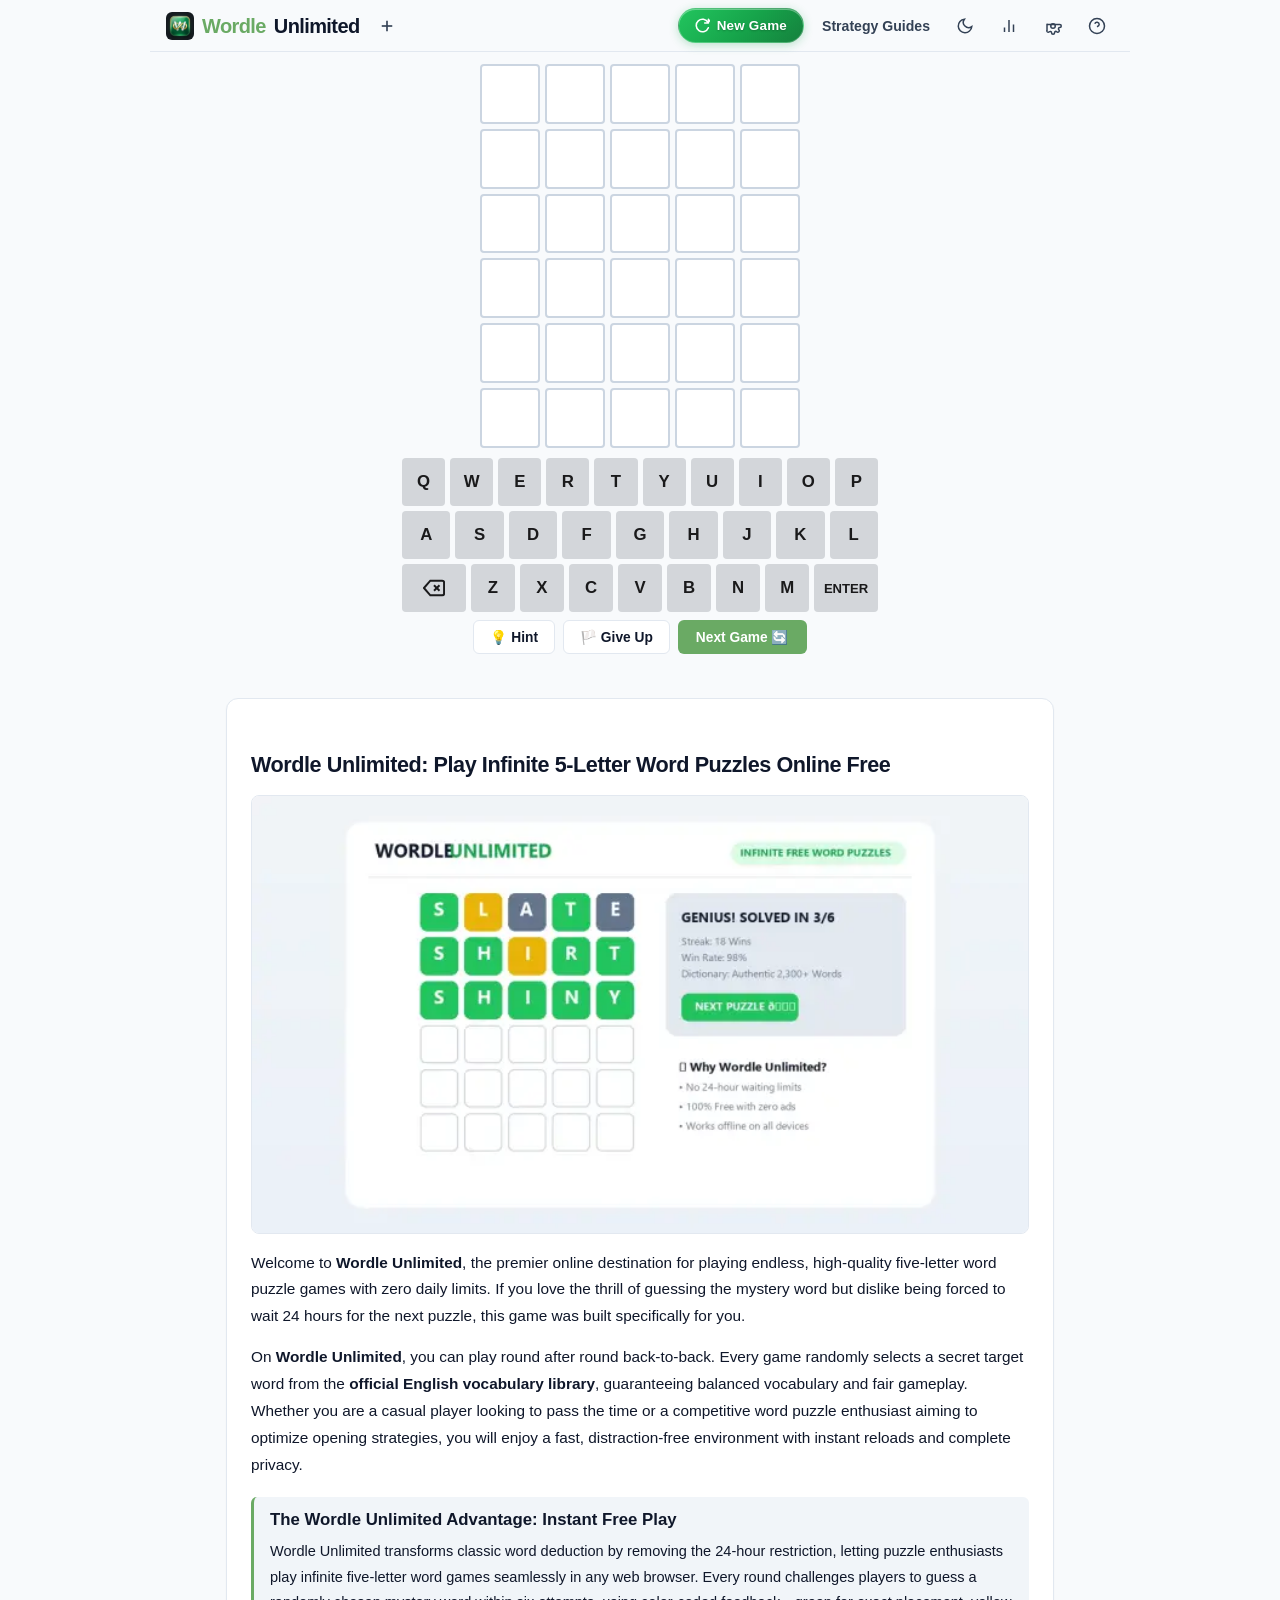
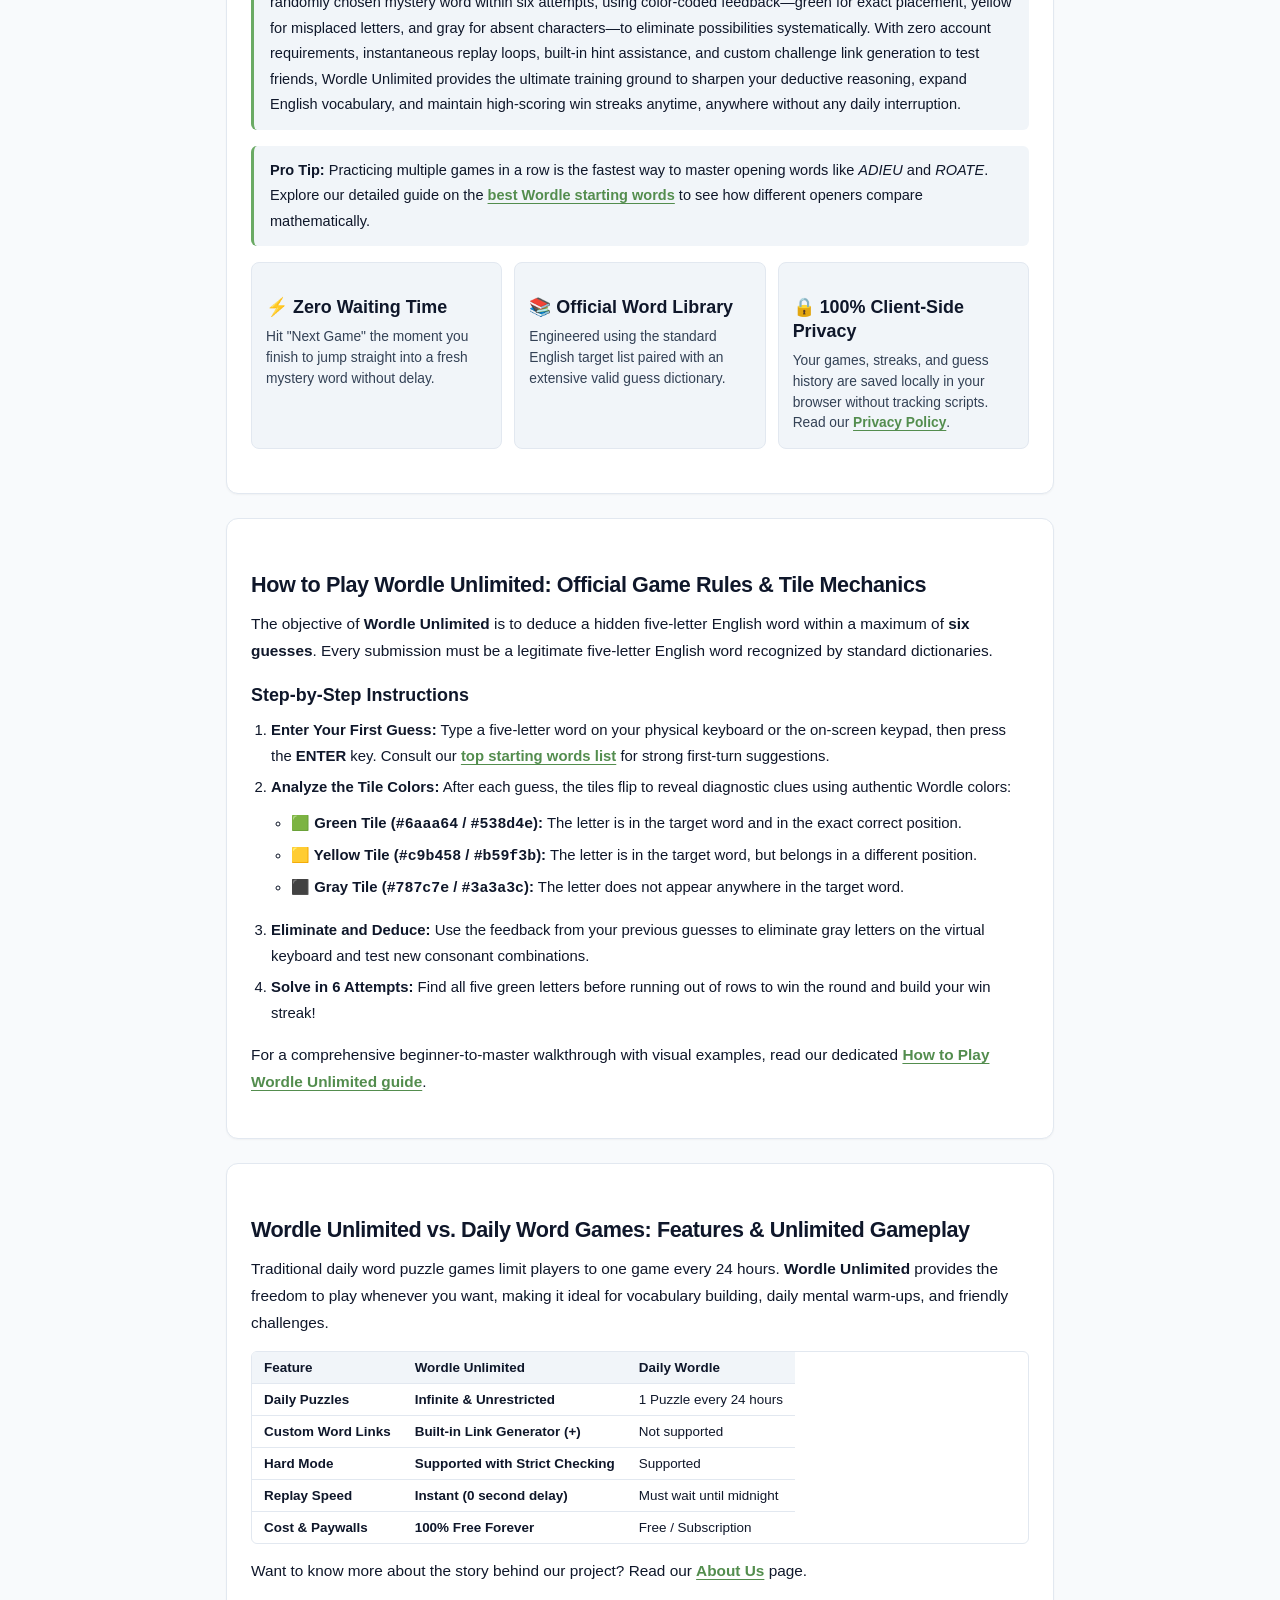
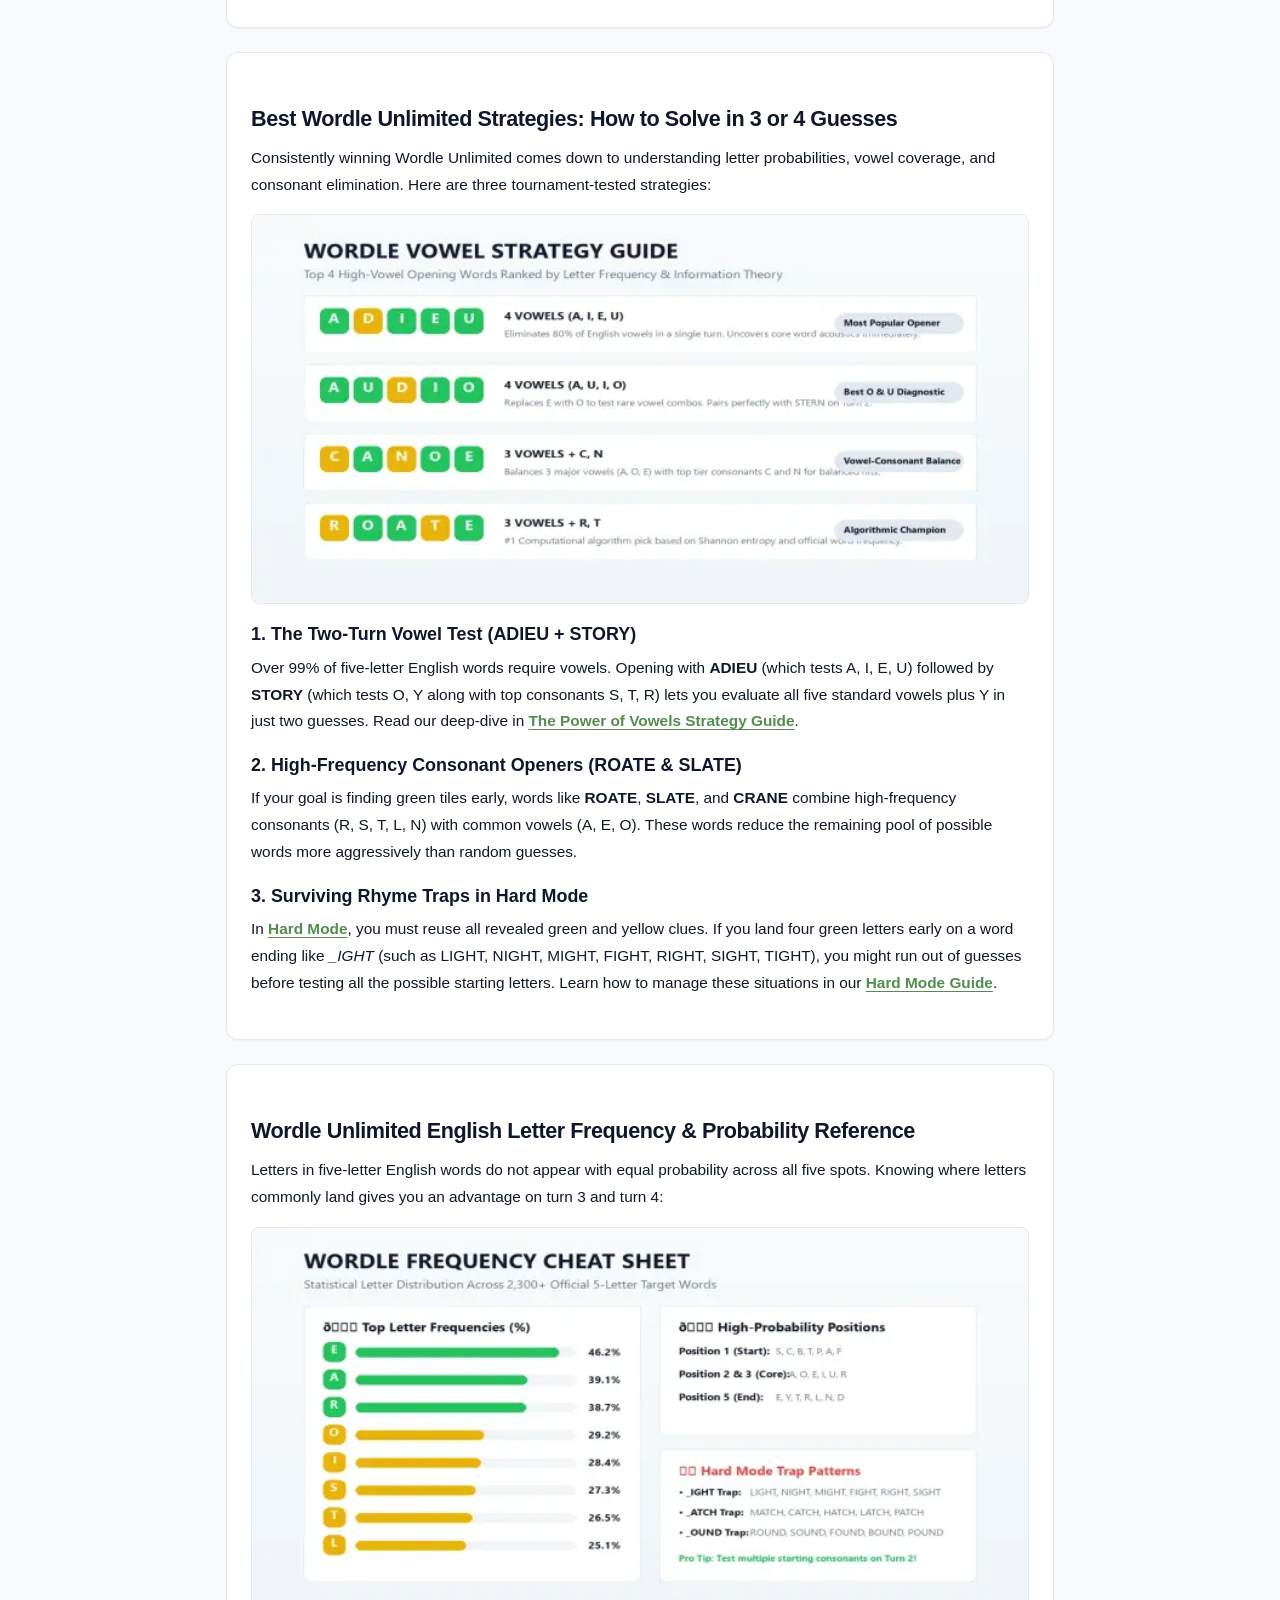
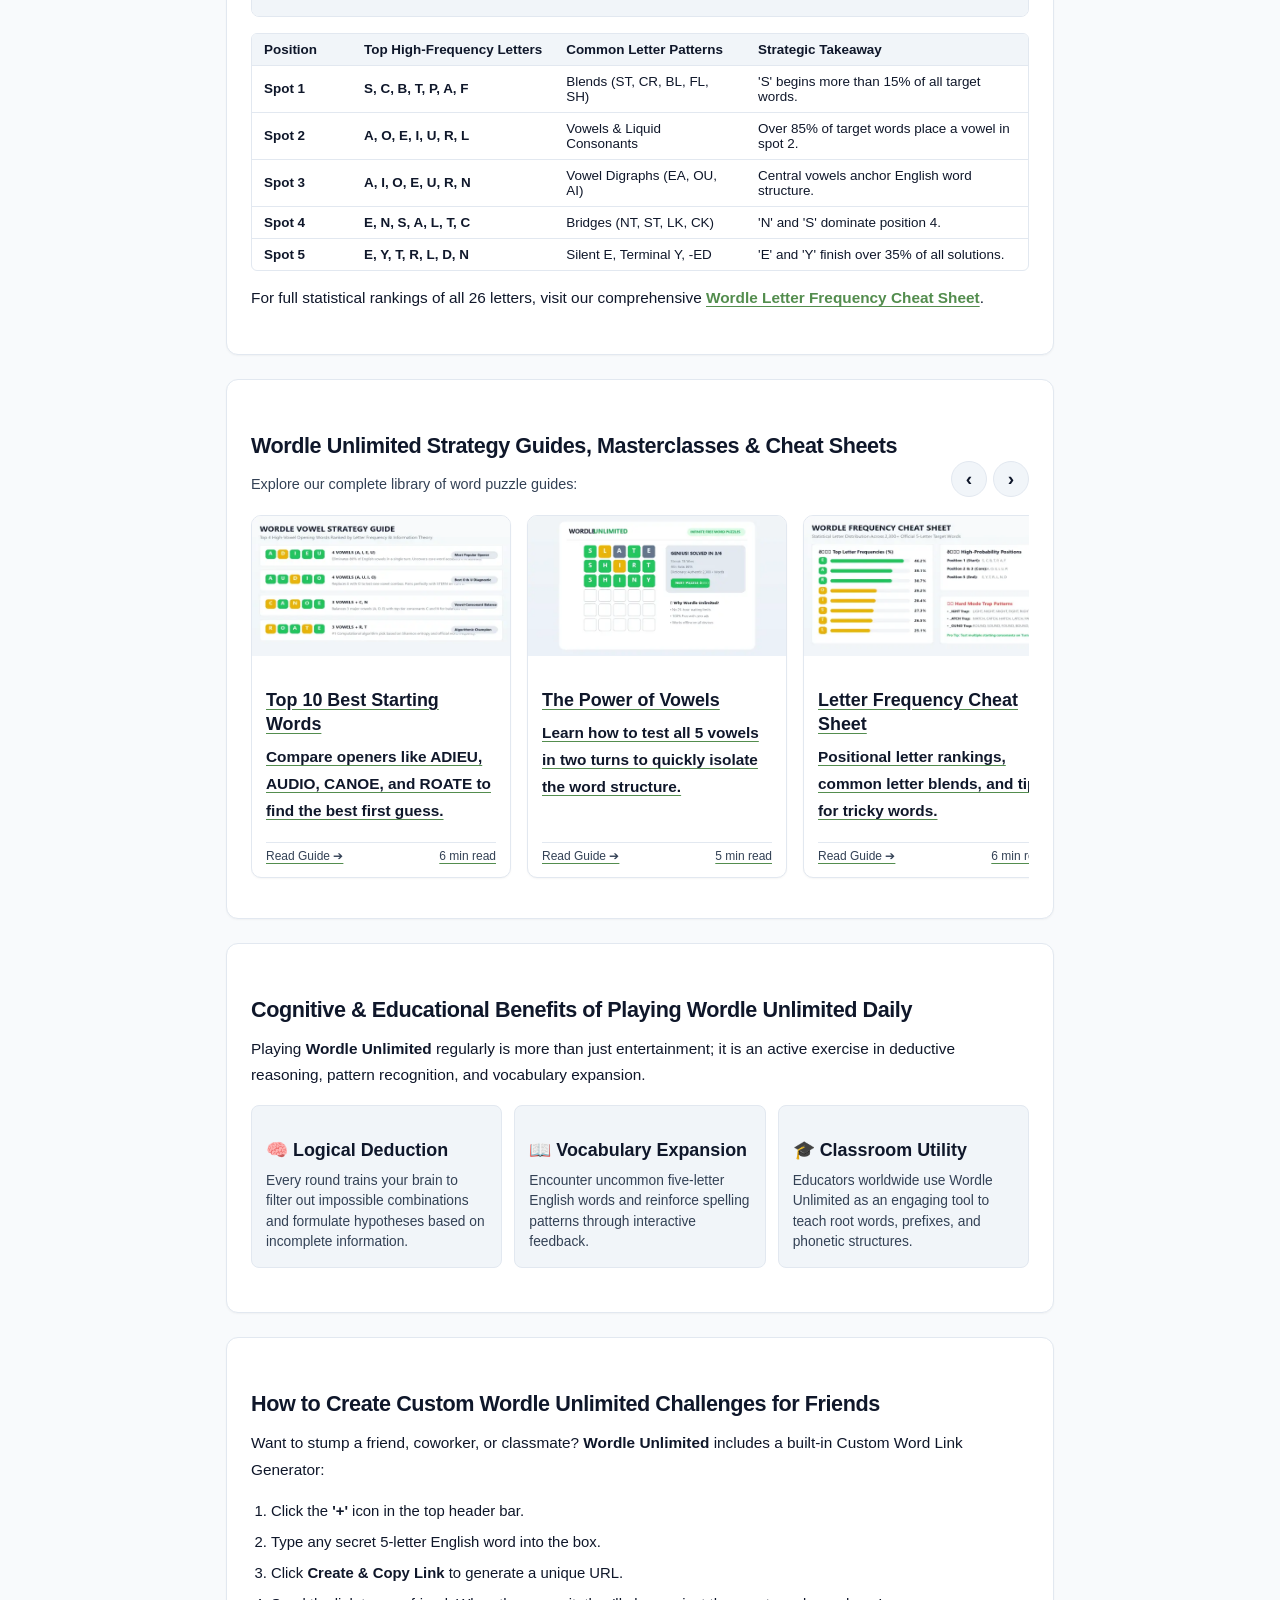
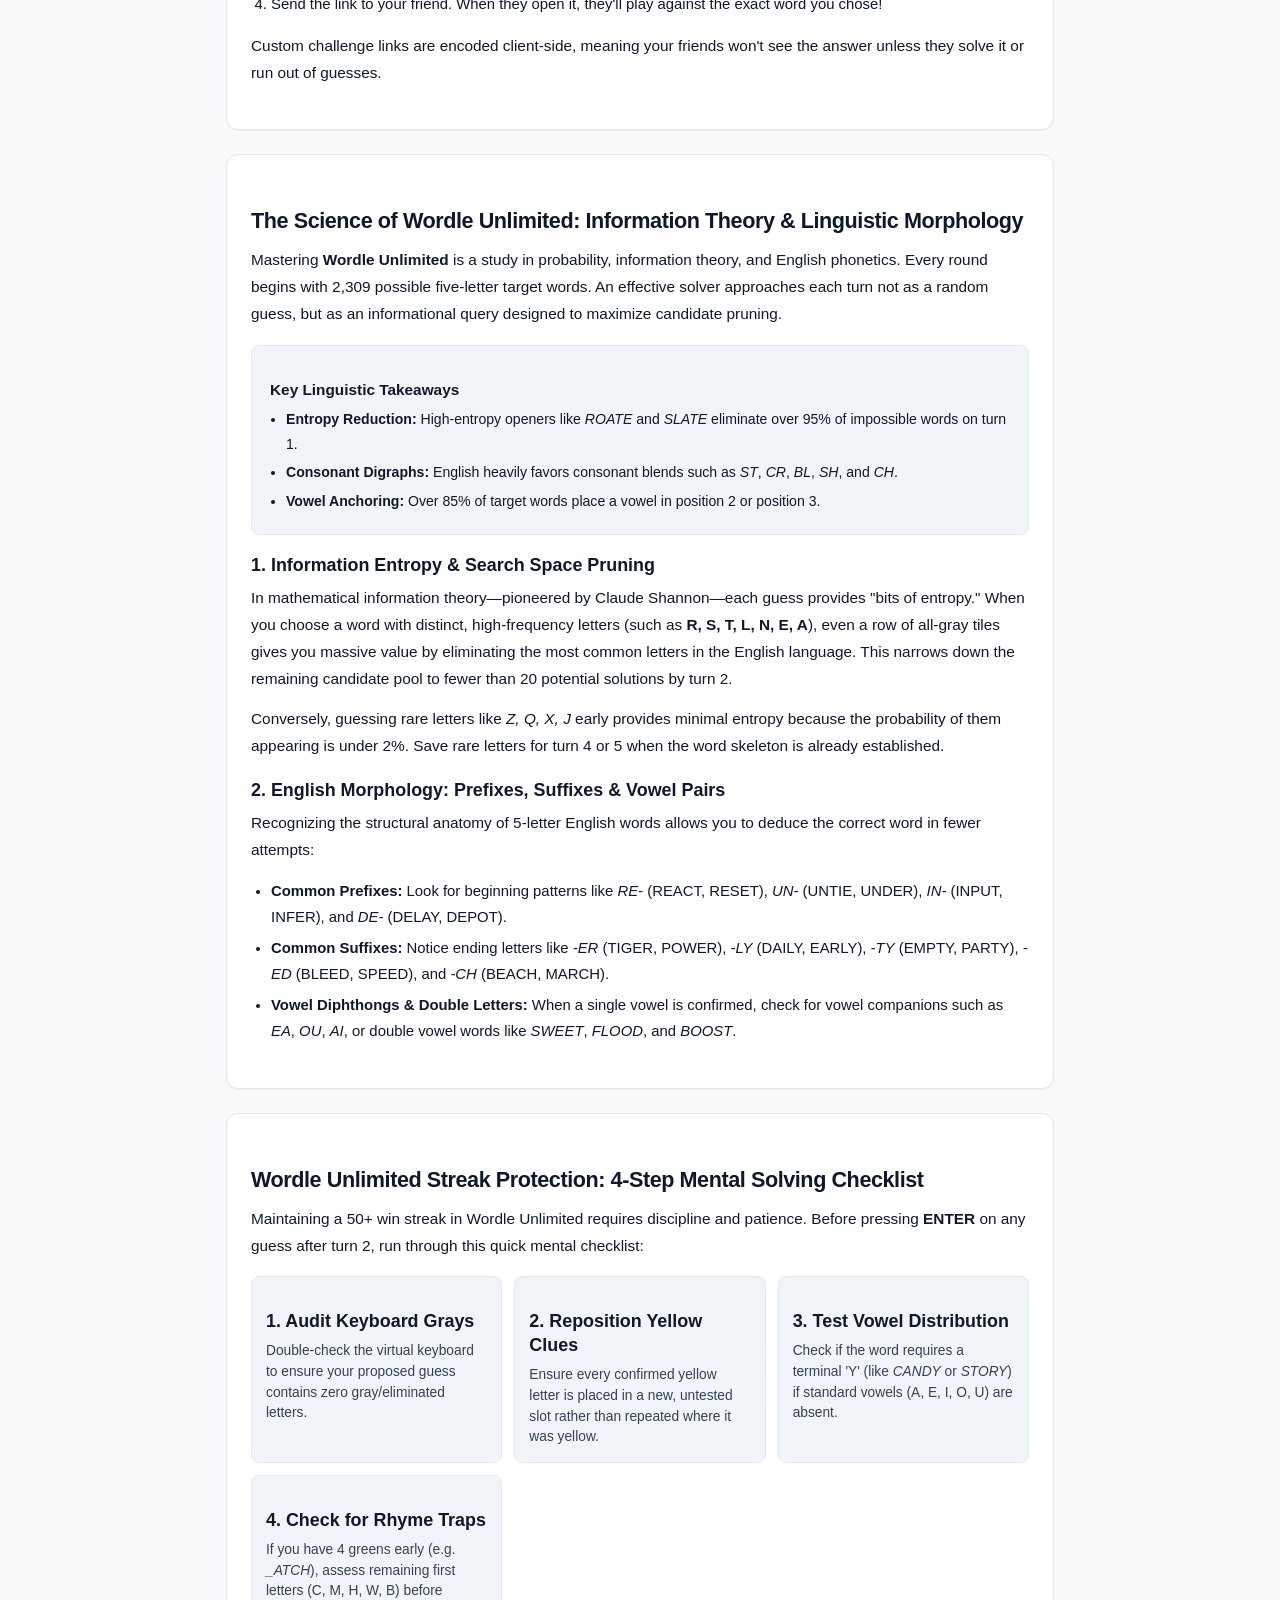
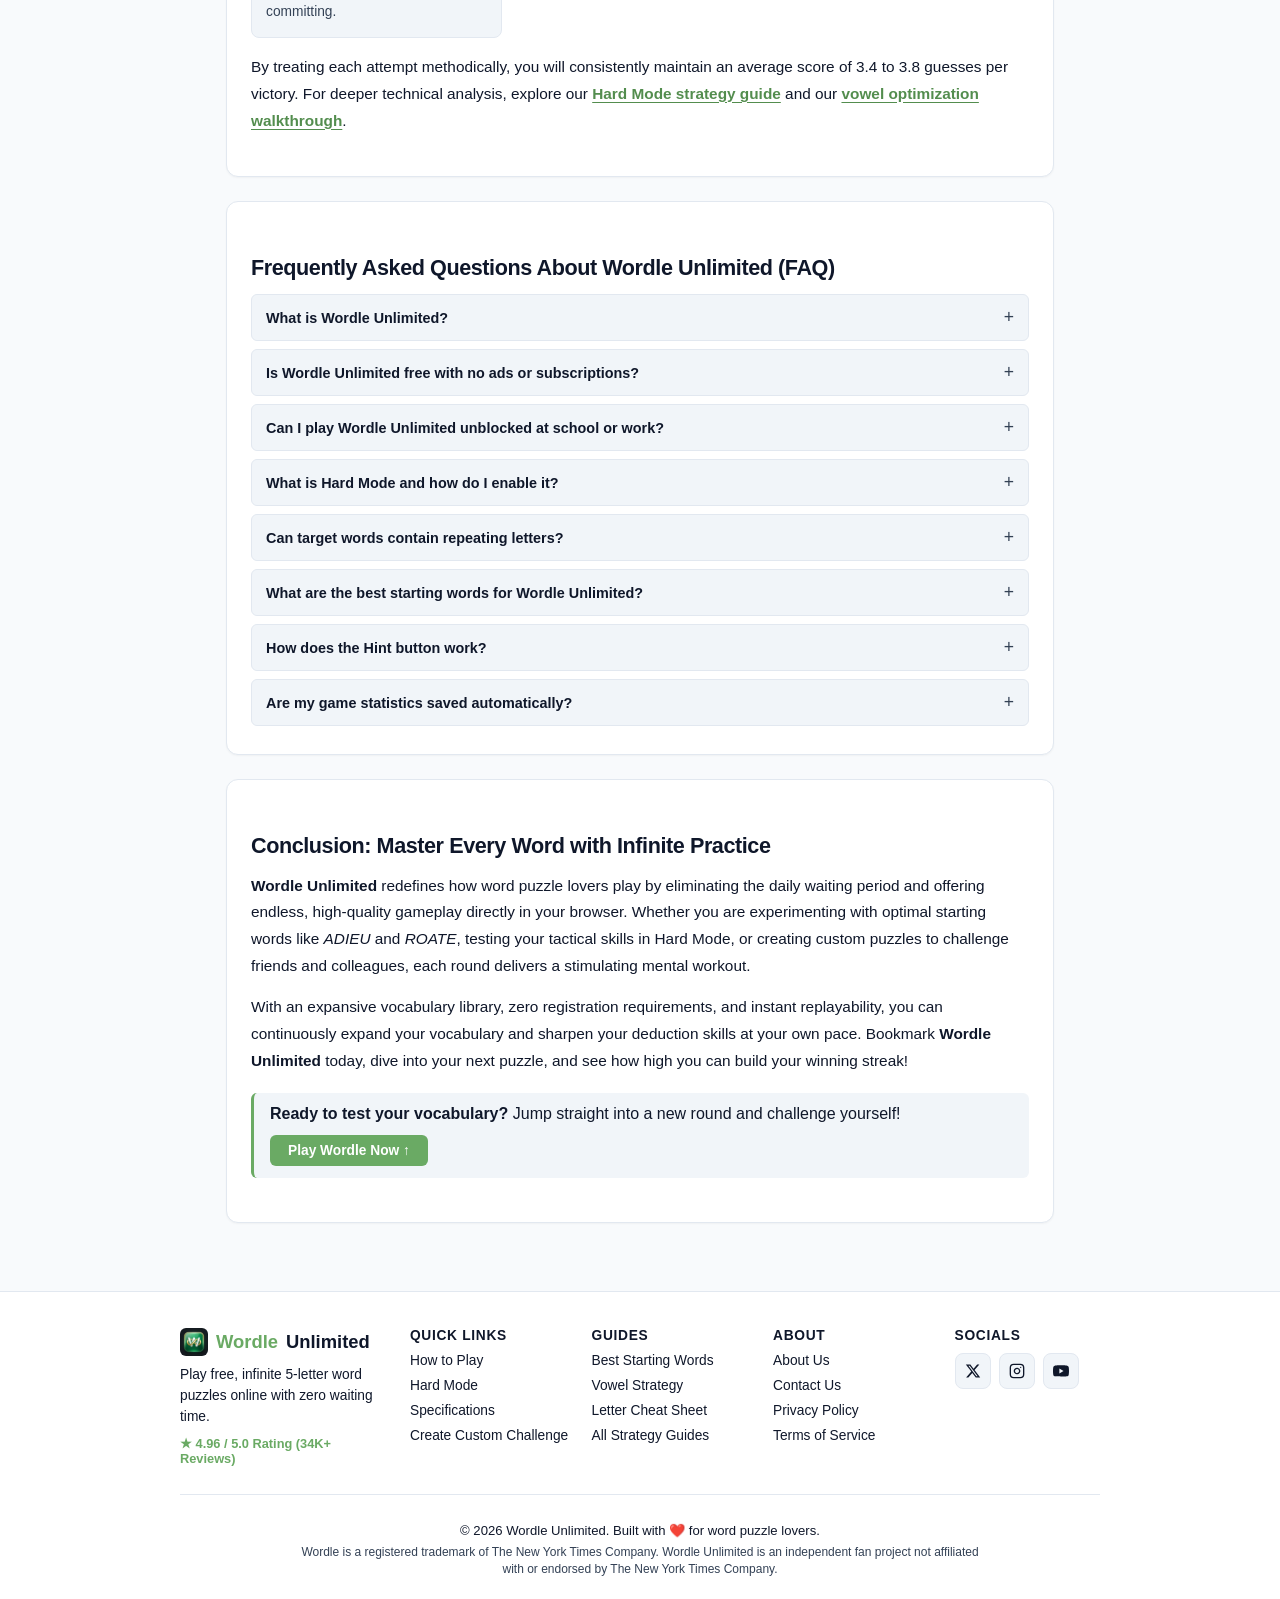
==== commit e3f54bbe: "Fix: Make top New Game button workable, add animation cleanup and cache-busting versioning" ====
--- a/index.html
+++ b/index.html
@@ -34,7 +34,7 @@
   <meta name="twitter:image" content="https://wordle-unlimited.app/assets/wordle-game-preview.webp">
 
   <link rel="icon" type="image/png" href="assets/favicon.png">
-  <link rel="stylesheet" href="styles.css">
+  <link rel="stylesheet" href="styles.css?v=2">
   <script src="js/theme.js" defer></script>
 
   <!-- Structured Data JSON-LD -->
@@ -173,8 +173,8 @@
     </div>
 
     <div class="header-right">
-      <button id="top-new-game-btn" class="btn-new-game-top" title="Start a New Game" aria-label="Start New Game">
-        <svg width="15" height="15" viewBox="0 0 24 24" fill="none" stroke="currentColor" stroke-width="2.5"><path d="M21.5 2v6h-6M21.34 15.57a10 10 0 1 1-.57-8.38l5.67-5.67"/></svg>
+      <button id="top-new-game-btn" class="btn-new-game-top" type="button" onclick="window.startNewGame && window.startNewGame(event)" title="Start a New Game" aria-label="Start New Game">
+        <svg class="new-game-icon" width="15" height="15" viewBox="0 0 24 24" fill="none" stroke="currentColor" stroke-width="2.5" stroke-linecap="round" stroke-linejoin="round"><path d="M21.5 2v6h-6M21.34 15.57a10 10 0 1 1-.57-8.38l5.67-5.67"/></svg>
         <span>New Game</span>
       </button>
       <a href="blog" class="nav-link">Strategy Guides</a>
@@ -280,7 +280,7 @@
     <div class="action-bar">
       <button id="hint-btn" class="btn-secondary" title="Get a letter hint" aria-label="Get Hint">💡 Hint</button>
       <button id="give-up-btn" class="btn-secondary" title="Give up and reveal the secret word" aria-label="Give Up">🏳️ Give Up</button>
-      <button id="next-game-btn" class="btn-primary" title="Start next puzzle" aria-label="Next Game">Next Game 🔄</button>
+      <button id="next-game-btn" class="btn-primary" type="button" onclick="window.startNewGame && window.startNewGame(event)" title="Start next puzzle" aria-label="Next Game">Next Game 🔄</button>
     </div>
   </main>
 
@@ -330,7 +330,7 @@
       <div id="dist-container"></div>
 
       <div style="display: flex; gap: 8px; margin-top: 10px;">
-        <button id="play-again-btn" class="btn-primary" style="flex: 1; justify-content: center; font-size: 0.88rem; padding: 7px 12px;" aria-label="Play Next Game">Play Next Game 🔄</button>
+        <button id="play-again-btn" class="btn-primary" type="button" onclick="window.startNewGame && window.startNewGame(event)" style="flex: 1; justify-content: center; font-size: 0.88rem; padding: 7px 12px;" aria-label="Play Next Game">Play Next Game 🔄</button>
       </div>
 
       <!-- Social & Picture Card Sharing Section -->
@@ -963,8 +963,8 @@
   </footer>
 
   <!-- Scripts -->
-  <script src="js/dictionary.js" defer></script>
-  <script src="js/game.js" defer></script>
+  <script src="js/dictionary.js?v=2" defer></script>
+  <script src="js/game.js?v=2" defer></script>
 
   <!-- Carousel Navigation Listener -->
   <script>
--- a/styles.css
+++ b/styles.css
@@ -233,43 +233,111 @@
   border-color: var(--header-border);
 }
 
+/* Top "New Game" Button - Sleek, Vibrant & Modern */
 .btn-new-game-top {
+  position: relative;
+  overflow: hidden;
   font-family: var(--font-main);
-  background-color: var(--color-correct);
+  background: linear-gradient(135deg, #22c55e 0%, #16a34a 55%, #15803d 100%);
   color: #ffffff;
-  border: none;
-  border-radius: 6px;
-  padding: 6px 12px;
-  font-size: 0.82rem;
+  border: 1px solid rgba(255, 255, 255, 0.24);
+  border-radius: 9999px;
+  padding: 7px 16px;
+  height: 35px;
+  font-size: 0.84rem;
   font-weight: 700;
+  letter-spacing: 0.015em;
   display: inline-flex;
   align-items: center;
-  gap: 6px;
+  justify-content: center;
+  gap: 7px;
   cursor: pointer;
   white-space: nowrap;
-  transition: all 0.15s ease;
-  box-shadow: 0 1px 3px rgba(0, 0, 0, 0.12);
   user-select: none;
+  touch-action: manipulation;
+  box-shadow: 0 2px 10px rgba(22, 163, 74, 0.28), inset 0 1px 0.5px rgba(255, 255, 255, 0.35);
+  text-shadow: 0 1px 2px rgba(0, 0, 0, 0.22);
+  transition: transform 0.2s cubic-bezier(0.34, 1.56, 0.64, 1), box-shadow 0.2s ease, filter 0.2s ease, background 0.25s ease;
+}
+
+/* Subtle Shimmer Sheen on Hover */
+.btn-new-game-top::after {
+  content: '';
+  position: absolute;
+  top: -50%;
+  left: -80%;
+  width: 50%;
+  height: 200%;
+  background: linear-gradient(90deg, transparent, rgba(255, 255, 255, 0.24), transparent);
+  transform: rotate(25deg);
+  pointer-events: none;
+  transition: none;
+}
+
+.btn-new-game-top:hover::after {
+  left: 140%;
+  transition: left 0.65s cubic-bezier(0.4, 0, 0.2, 1);
 }
 
 .btn-new-game-top:hover {
-  background-color: var(--color-correct-dark);
-  transform: translateY(-1px);
-  box-shadow: 0 2px 6px rgba(0, 0, 0, 0.18);
+  background: linear-gradient(135deg, #2ecc71 0%, #16a34a 50%, #14532d 100%);
+  transform: translateY(-1.5px);
+  filter: brightness(1.04);
+  box-shadow: 0 4px 16px rgba(34, 197, 94, 0.45), inset 0 1px 1px rgba(255, 255, 255, 0.45);
 }
 
 .btn-new-game-top:active {
-  transform: translateY(0);
-}
-
-.btn-new-game-top svg {
-  width: 14px;
-  height: 14px;
-  transition: transform 0.3s ease;
-}
-
-.btn-new-game-top:hover svg {
-  transform: rotate(90deg);
+  transform: translateY(1px) scale(0.97);
+  box-shadow: 0 1px 4px rgba(0, 0, 0, 0.25), inset 0 1px 2px rgba(0, 0, 0, 0.2);
+  filter: brightness(0.98);
+}
+
+.btn-new-game-top:focus-visible {
+  outline: 2px solid #22c55e;
+  outline-offset: 2px;
+}
+
+.btn-new-game-top svg,
+.btn-new-game-top .new-game-icon,
+.btn-new-game-top span {
+  pointer-events: none;
+}
+
+.btn-new-game-top svg,
+.btn-new-game-top .new-game-icon {
+  width: 15px;
+  height: 15px;
+  flex-shrink: 0;
+  transition: transform 0.45s cubic-bezier(0.34, 1.56, 0.64, 1);
+}
+
+.btn-new-game-top:hover svg,
+.btn-new-game-top:hover .new-game-icon {
+  transform: rotate(180deg);
+}
+
+@keyframes spin-refresh {
+  0% { transform: rotate(0deg); }
+  100% { transform: rotate(360deg); }
+}
+
+.btn-new-game-top.is-spinning svg,
+.btn-new-game-top.is-spinning .new-game-icon {
+  animation: spin-refresh 0.6s cubic-bezier(0.4, 0, 0.2, 1);
+}
+
+/* Dark mode styling for top button */
+html.dark-mode .btn-new-game-top,
+body.dark-mode .btn-new-game-top {
+  background: linear-gradient(135deg, #22c55e 0%, #15803d 100%);
+  box-shadow: 0 2px 12px rgba(34, 197, 94, 0.35), inset 0 1px 0.5px rgba(255, 255, 255, 0.28);
+  border-color: rgba(255, 255, 255, 0.2);
+}
+
+html.dark-mode .btn-new-game-top:hover,
+body.dark-mode .btn-new-game-top:hover {
+  background: linear-gradient(135deg, #4ade80 0%, #16a34a 100%);
+  box-shadow: 0 4px 18px rgba(34, 197, 94, 0.52), inset 0 1px 1px rgba(255, 255, 255, 0.4);
 }
 
 /* Game Wrapper & Board */
@@ -1704,9 +1772,10 @@
     height: 32px;
   }
   .btn-new-game-top {
-    padding: 5px 9px;
-    font-size: 0.78rem;
-    gap: 4px;
+    padding: 6px 12px;
+    font-size: 0.8rem;
+    height: 33px;
+    gap: 5px;
   }
   .game-wrapper {
     padding: 8px 6px 14px 6px;
@@ -1799,10 +1868,11 @@
     display: none;
   }
   .btn-new-game-top {
-    padding: 7px;
-    border-radius: 6px;
-    min-width: 32px;
-    height: 32px;
+    padding: 0;
+    width: 34px;
+    min-width: 34px;
+    height: 34px;
+    border-radius: 50%;
     justify-content: center;
   }
 }
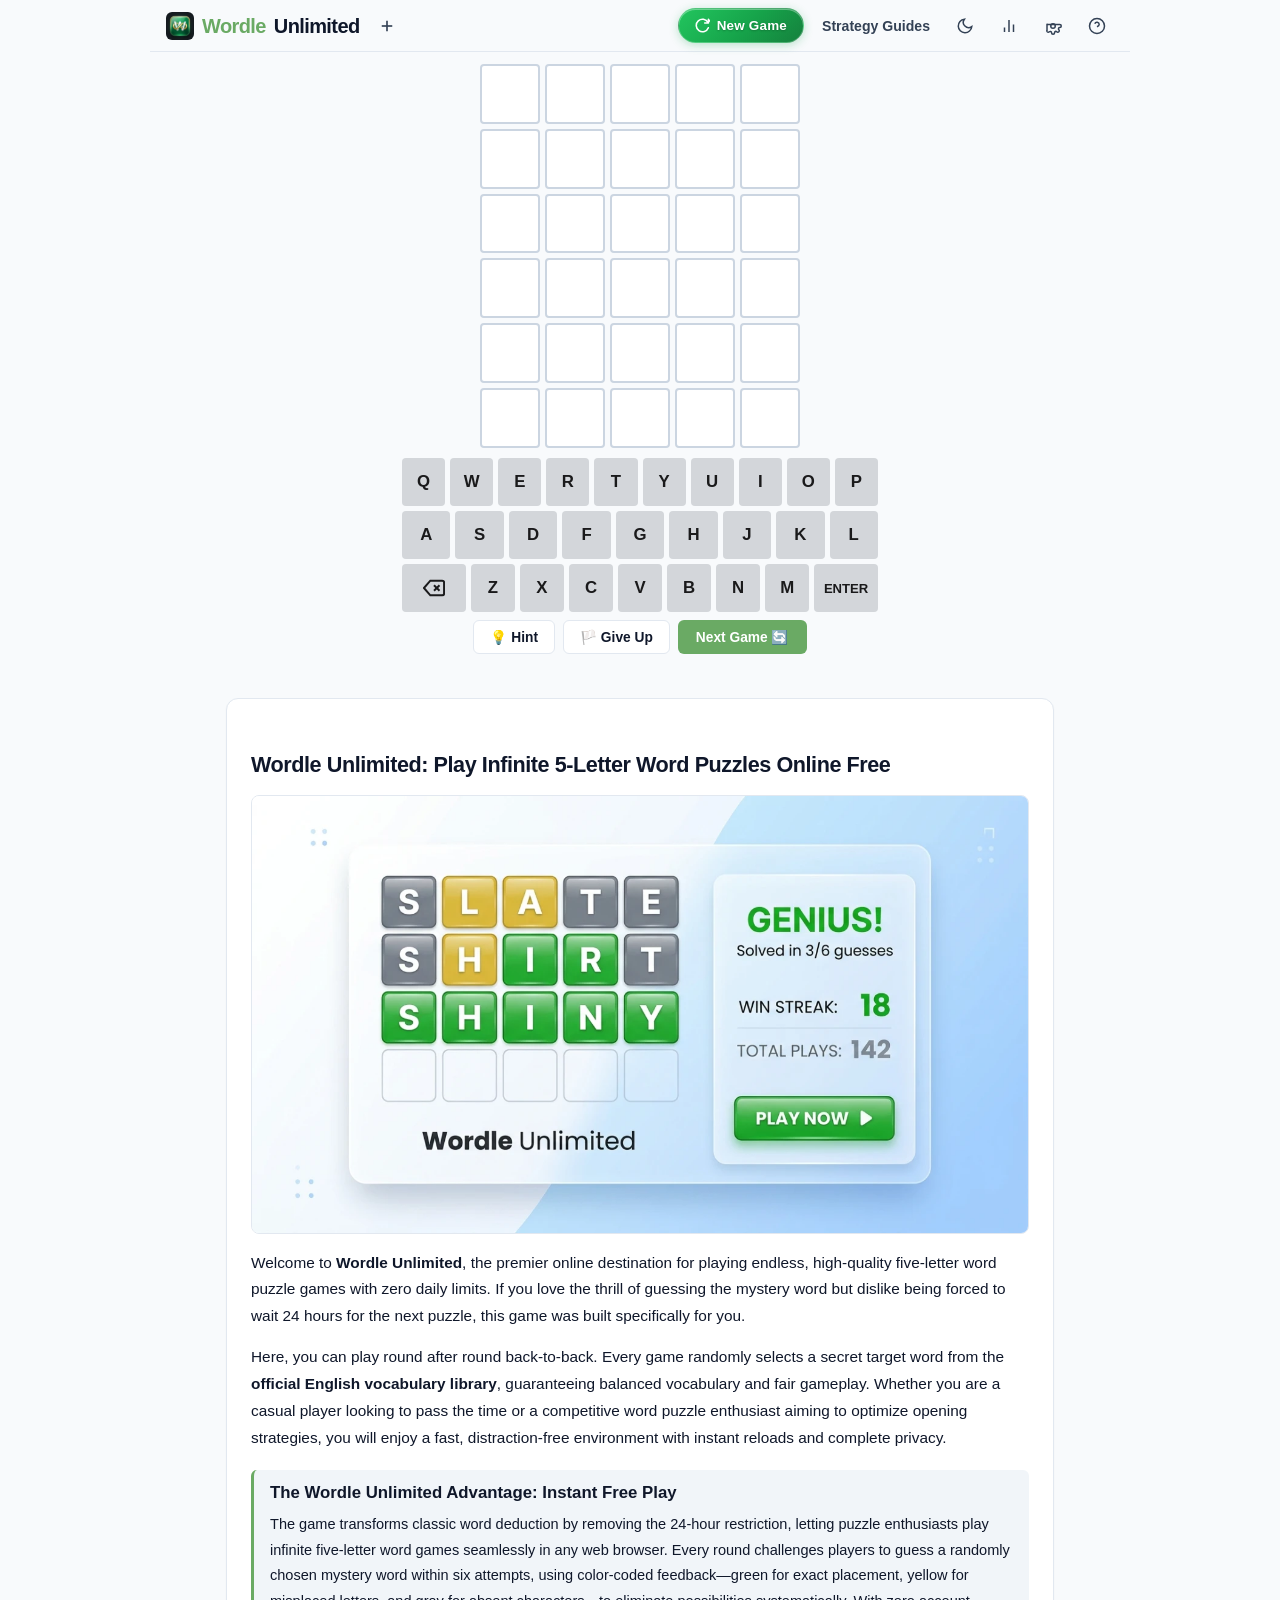
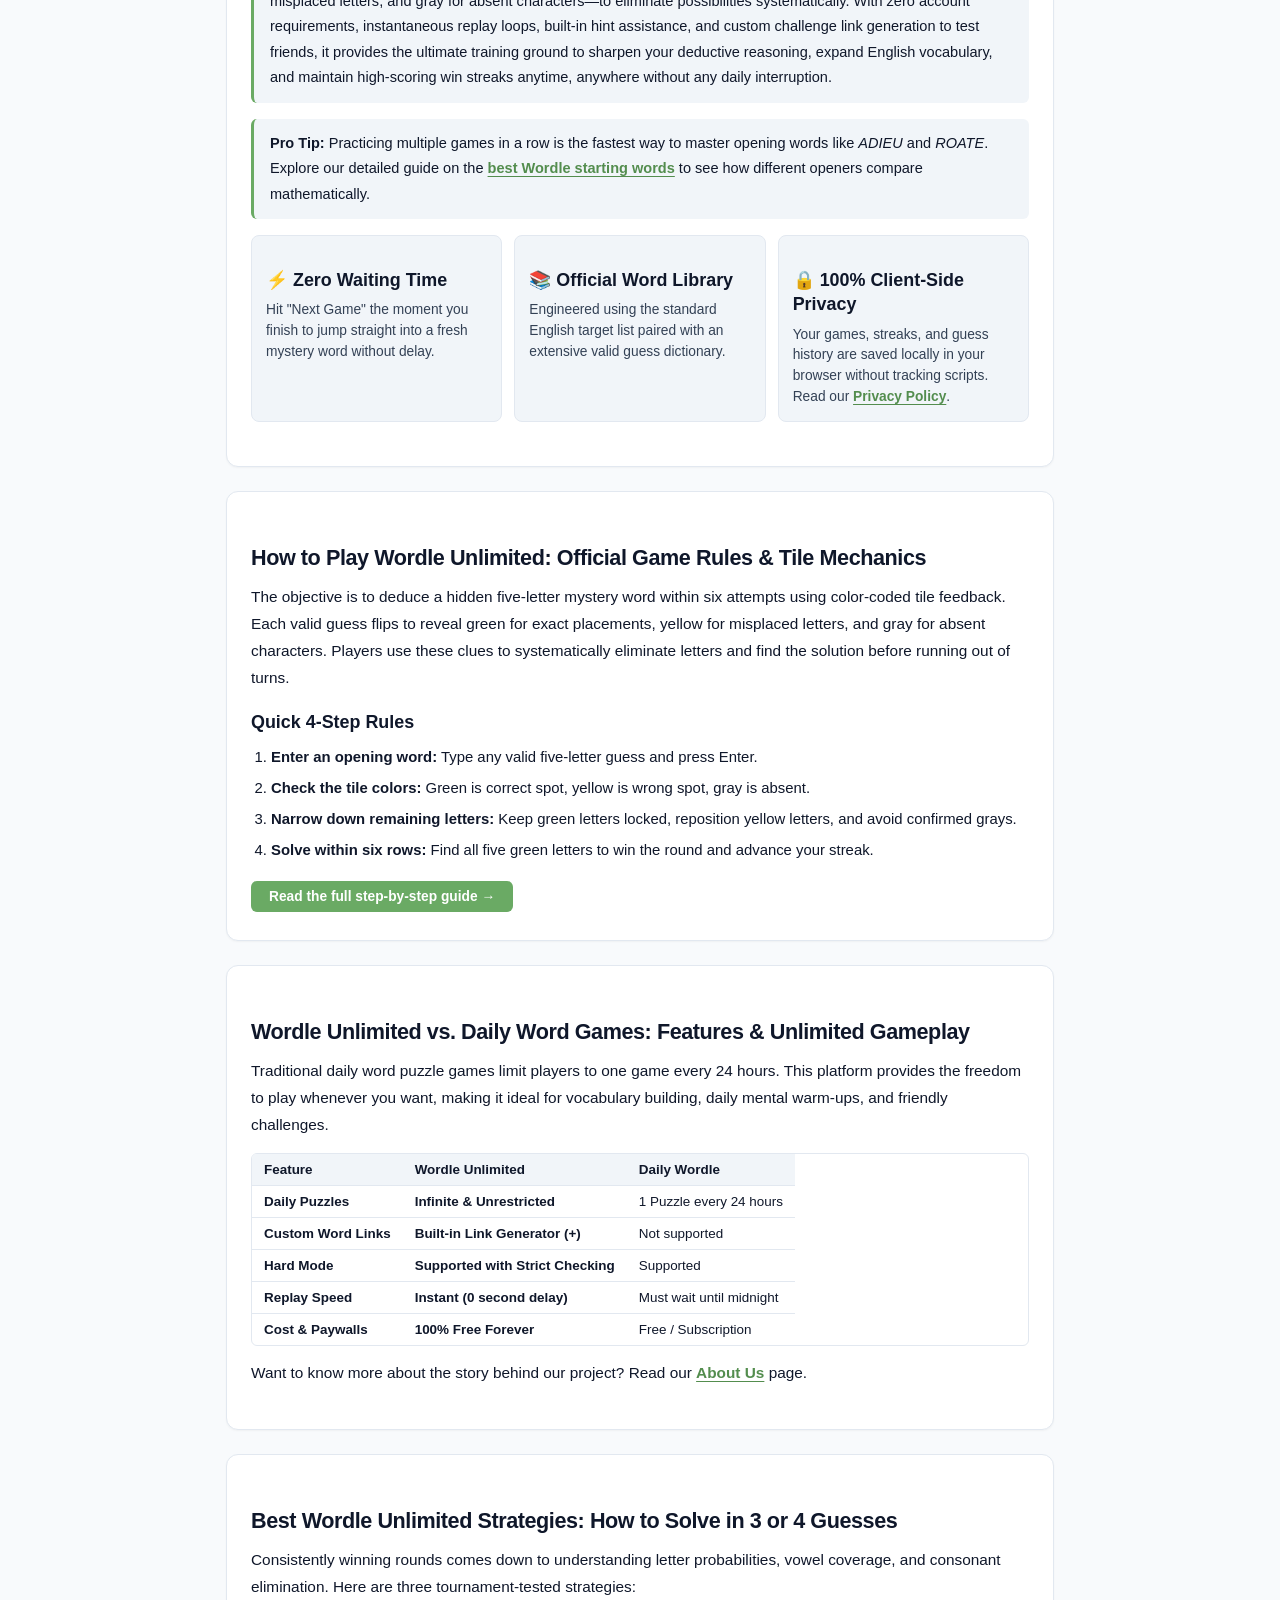
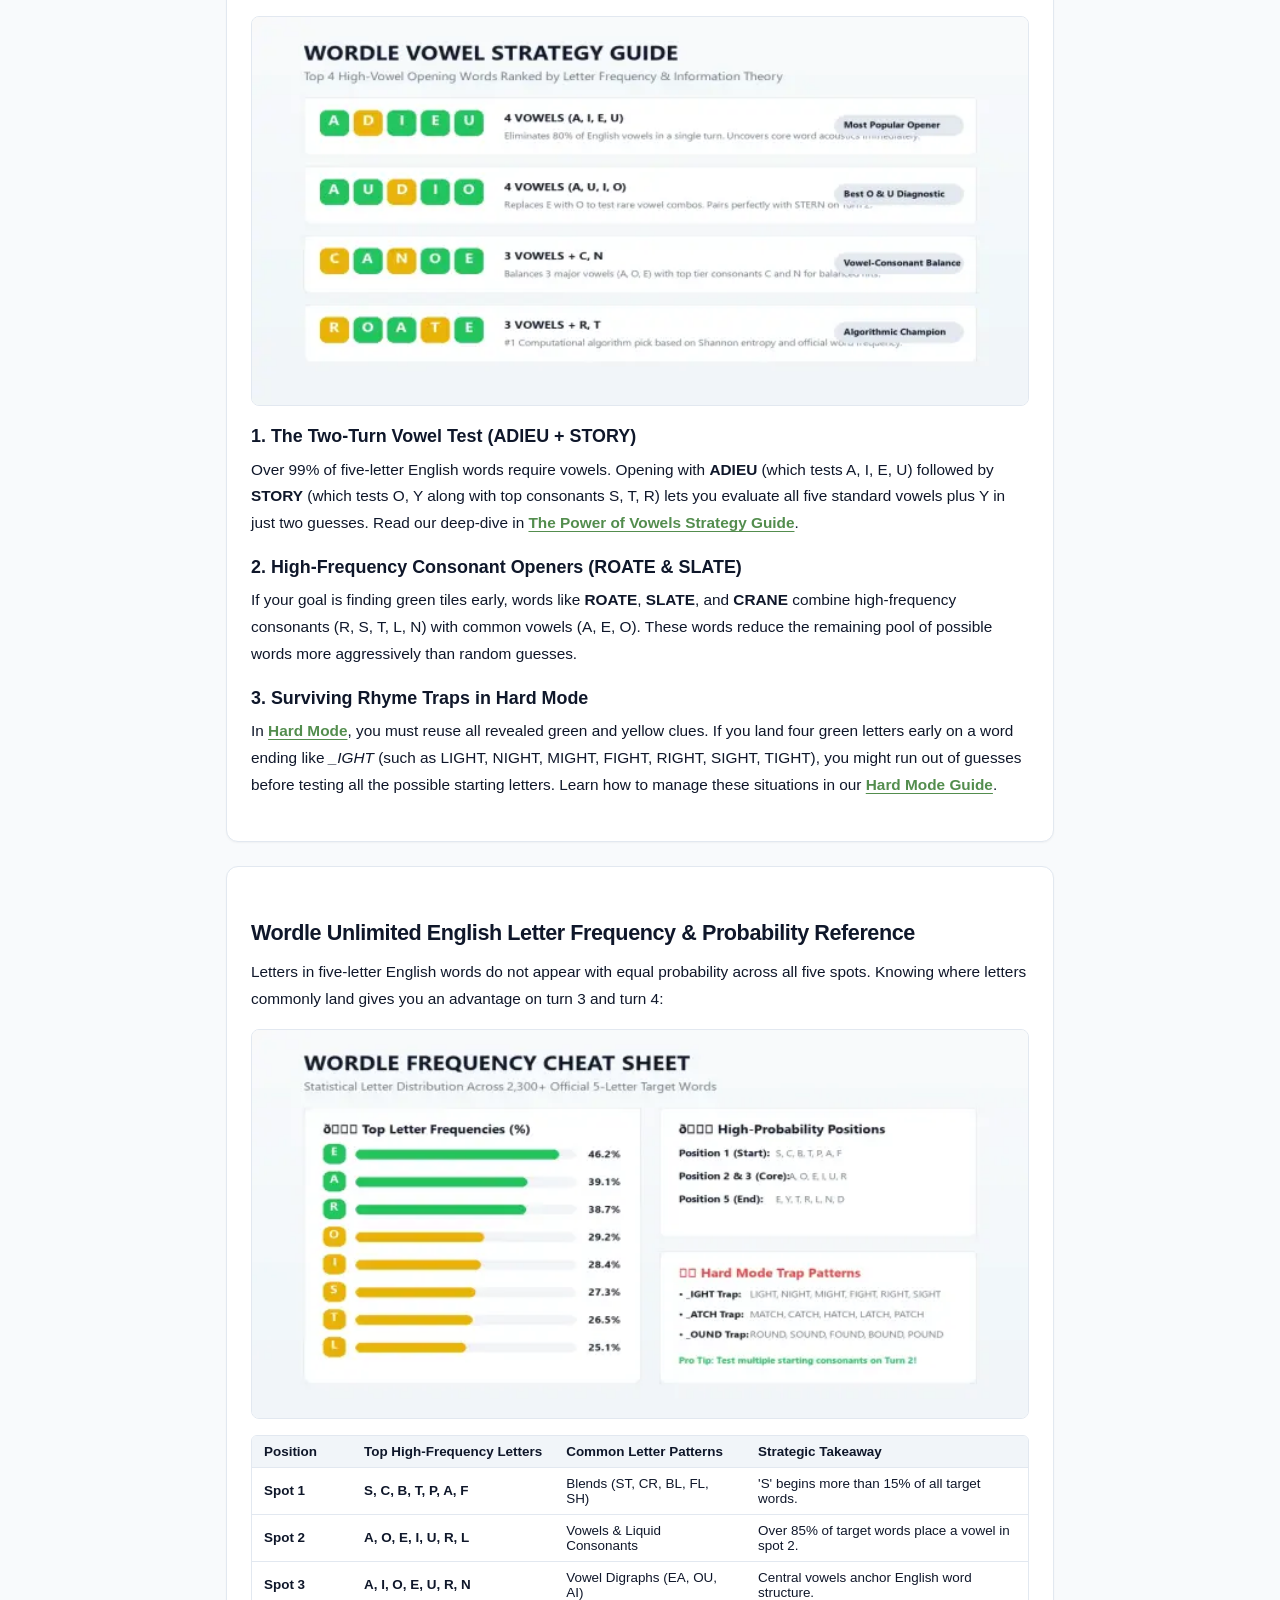
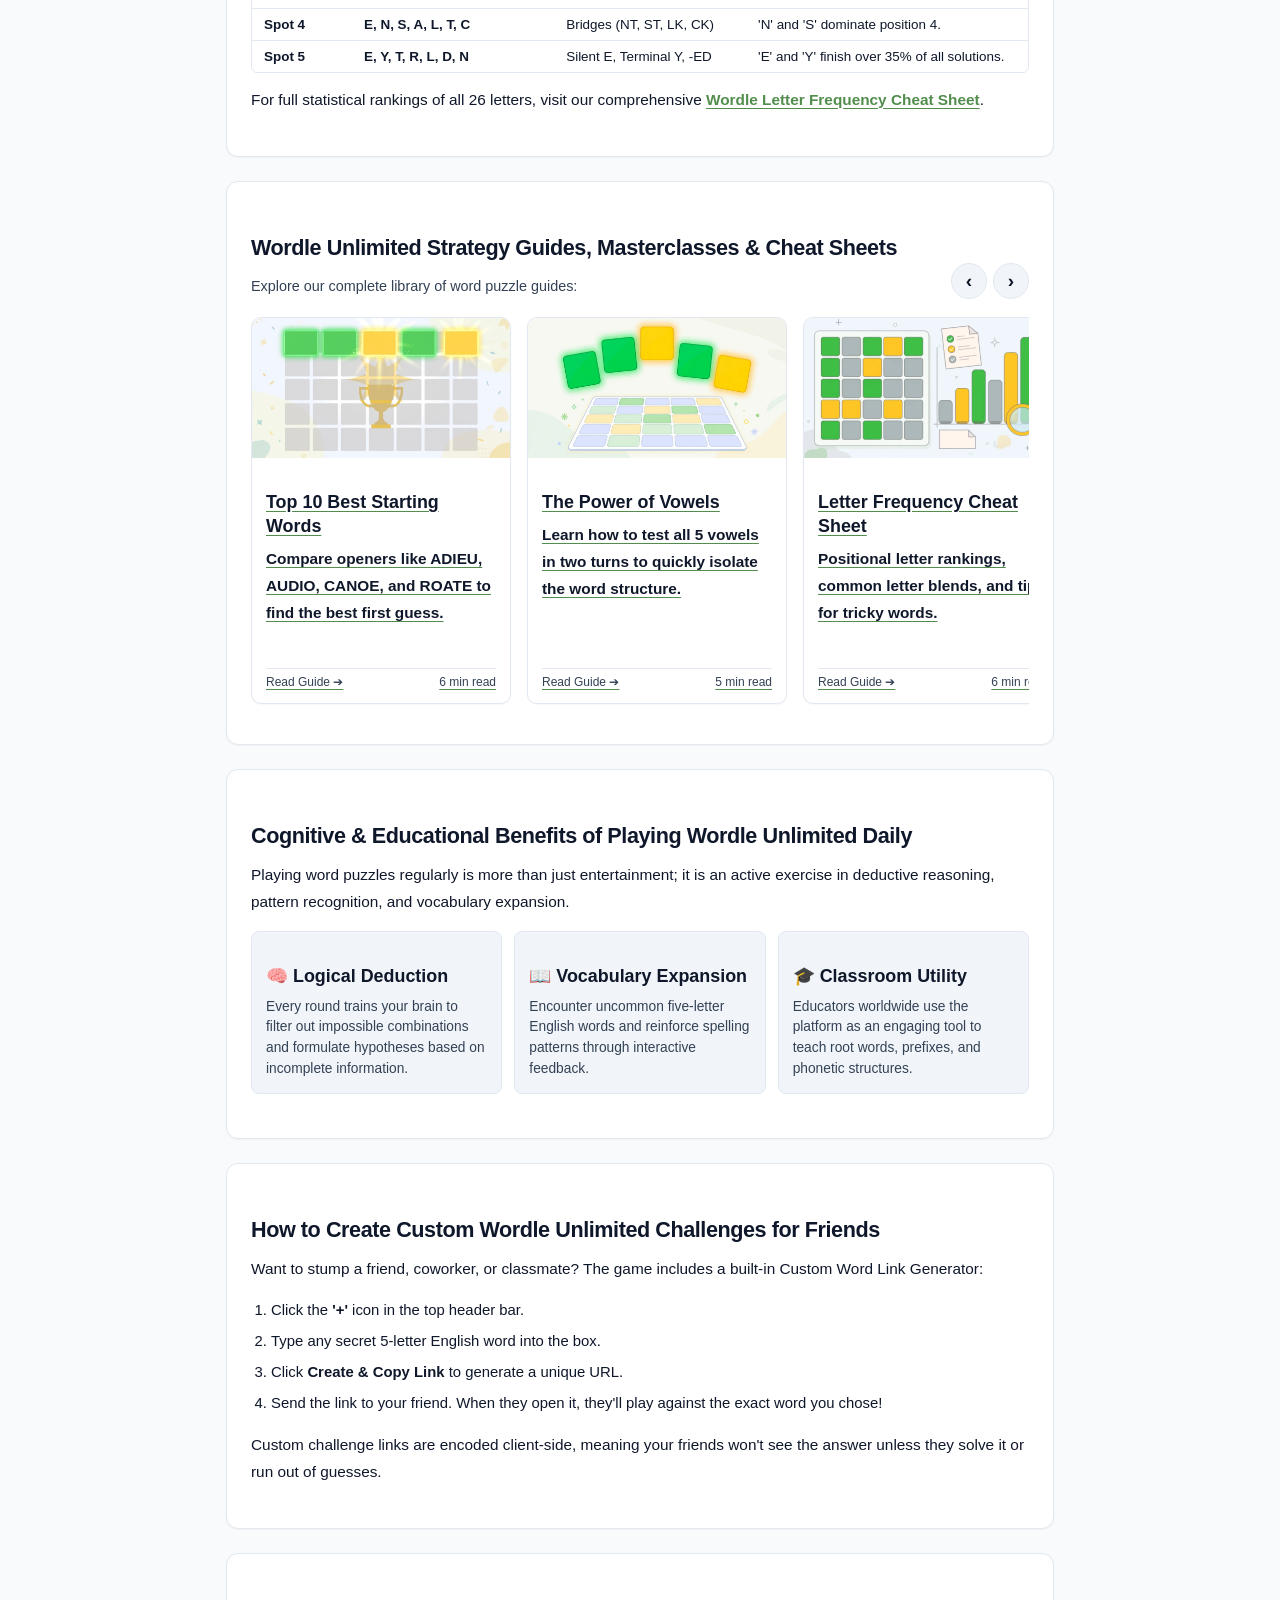
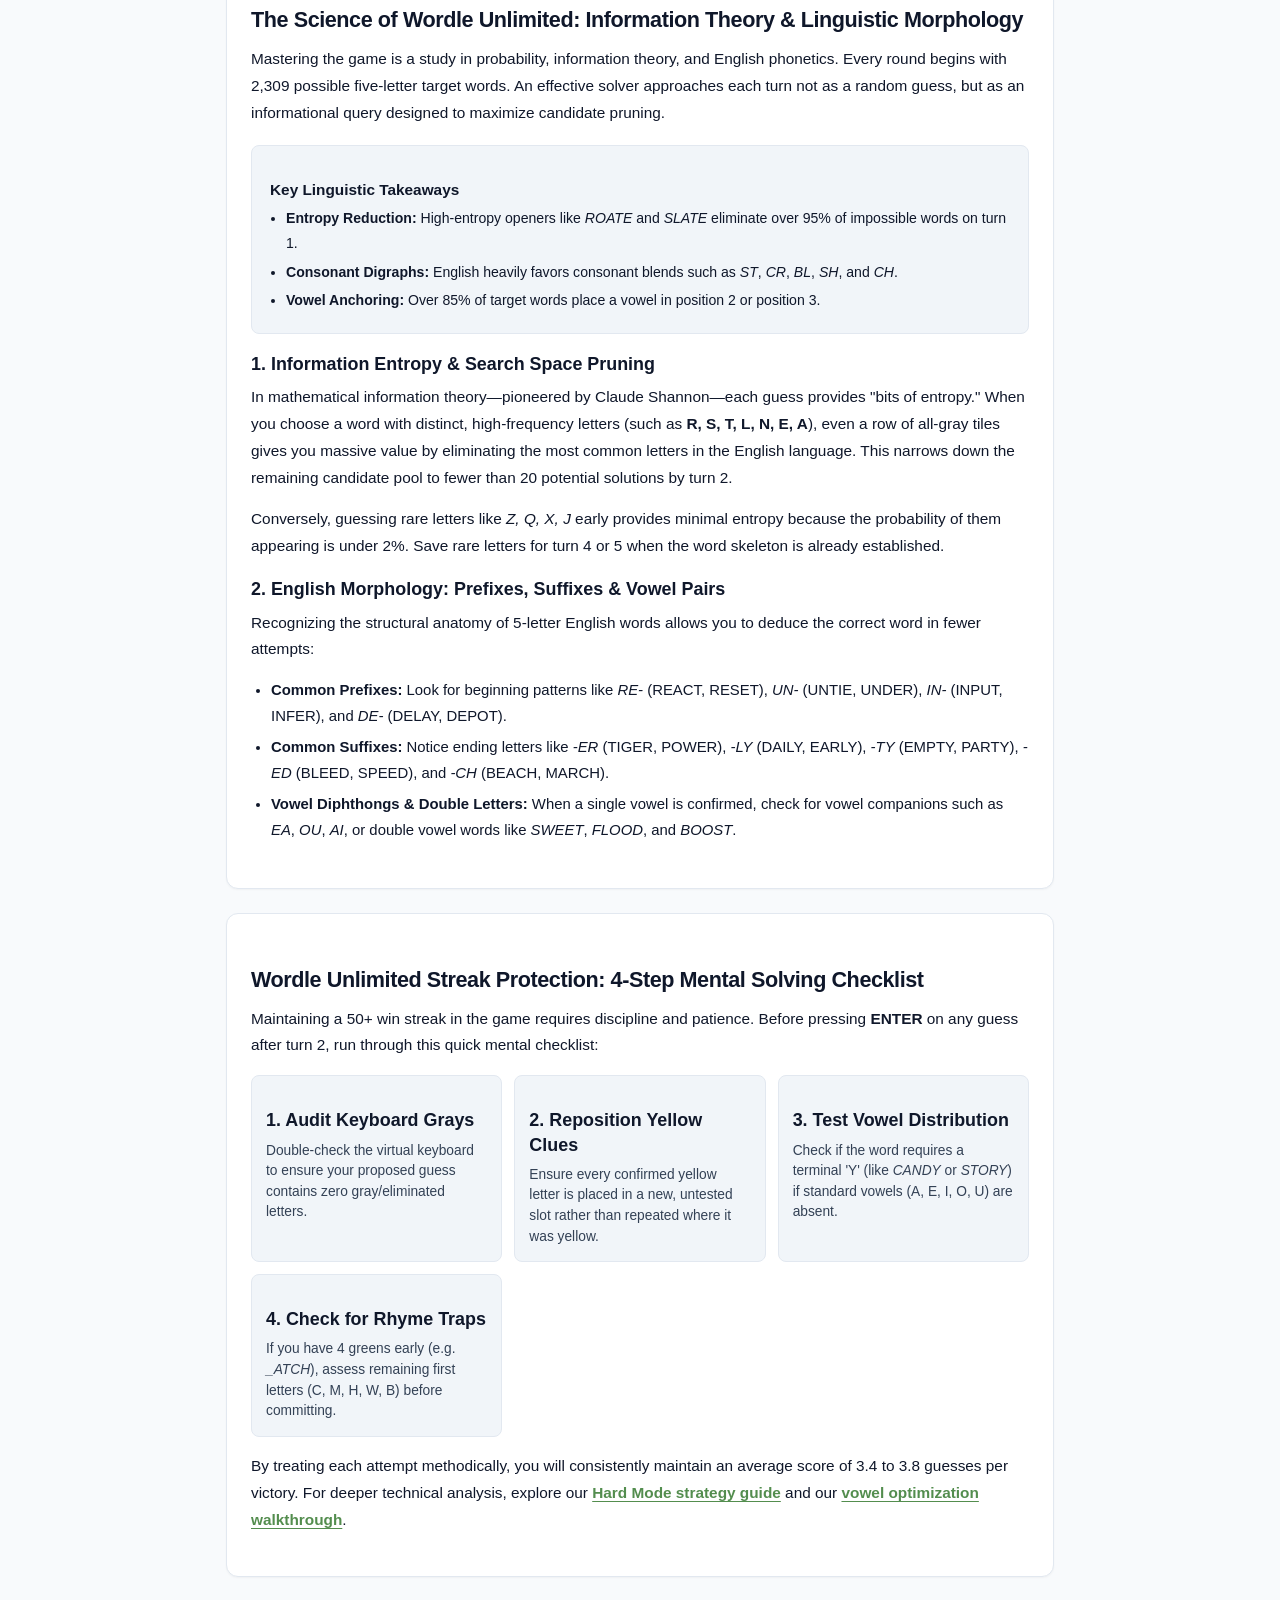
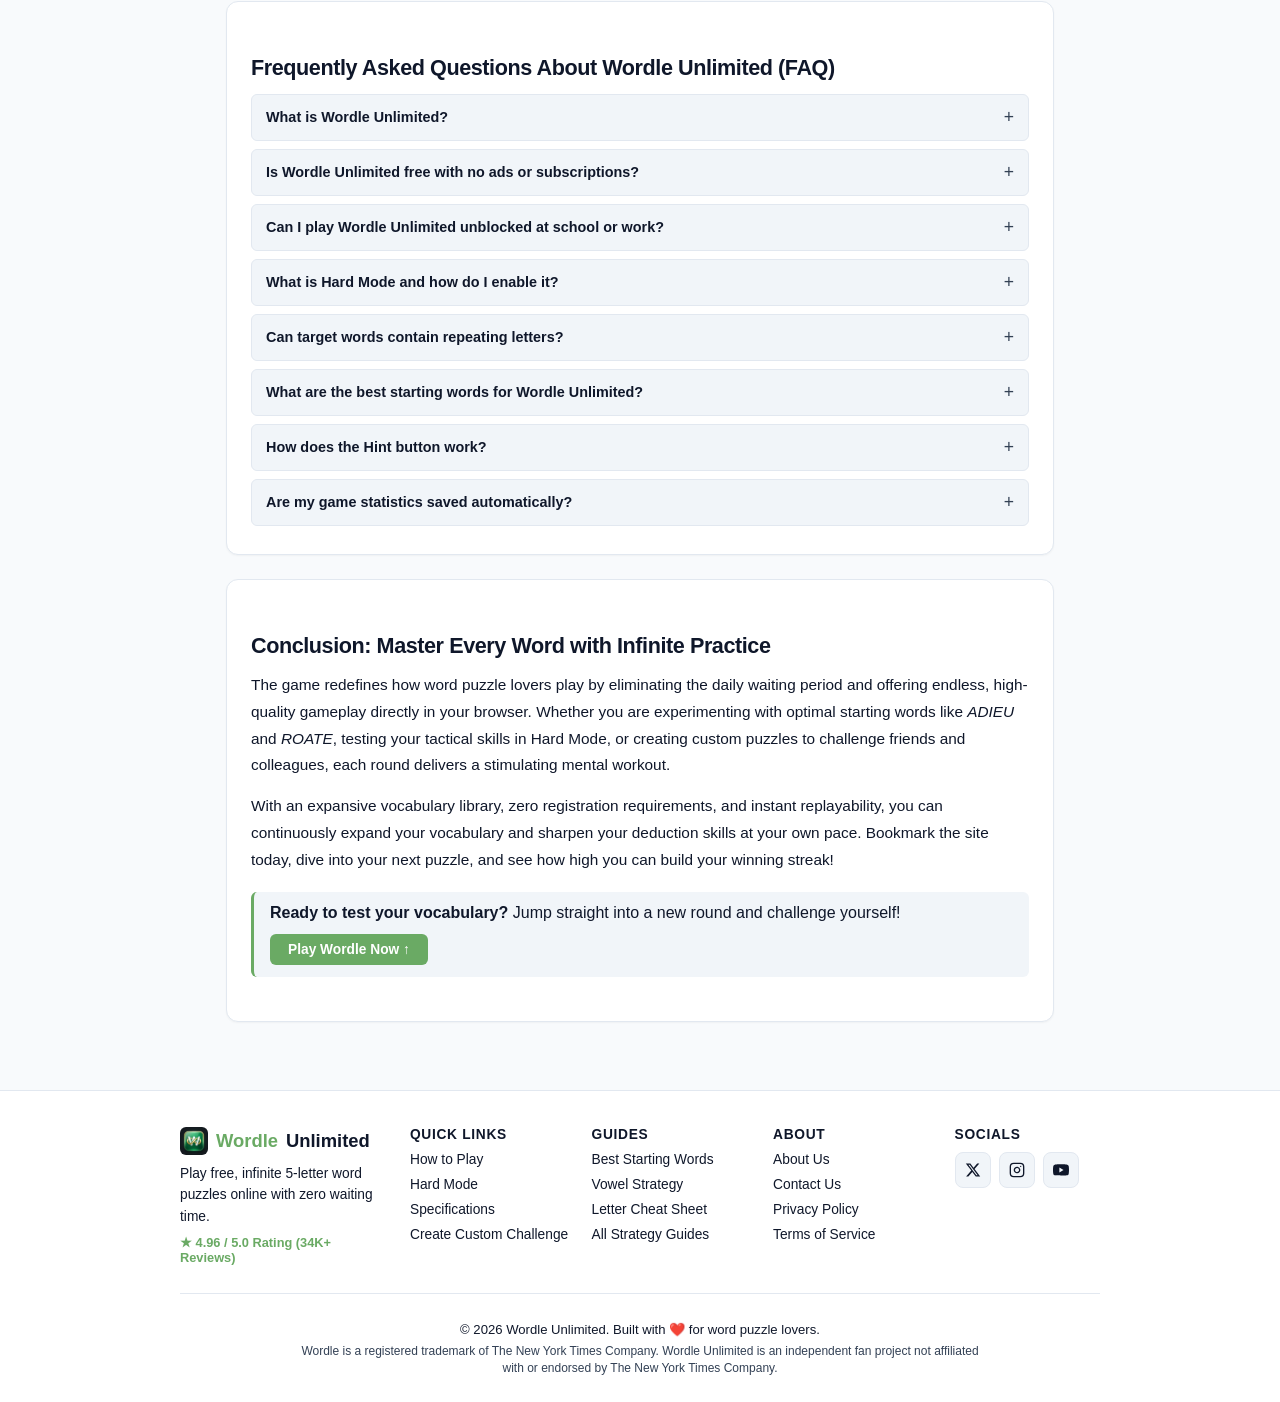
==== commit bf26c19b: "SEO: Add FAQ schemas, convert blog graphics to HD WebP with accurate alt text, publish unblocked gui" ====
--- a/index.html
+++ b/index.html
@@ -163,7 +163,7 @@
     <div class="header-left">
       <h1 class="logo-title">
         <a href="./" class="logo-text">
-          <img src="assets/wordle-logo.webp" alt="Wordle Unlimited 3D Green Tile Logo WebP" class="header-logo-img" width="30" height="30" decoding="async" fetchpriority="high">
+          <img src="assets/wordle-logo.webp" alt="Wordle Unlimited Logo" class="header-logo-img" width="30" height="30" decoding="async" fetchpriority="high">
           <span>Wordle</span> Unlimited
         </a>
       </h1>
@@ -445,13 +445,13 @@
         Welcome to <strong>Wordle Unlimited</strong>, the premier online destination for playing endless, high-quality five-letter word puzzle games with zero daily limits. If you love the thrill of guessing the mystery word but dislike being forced to wait 24 hours for the next puzzle, this game was built specifically for you.
       </p>
       <p>
-        On <strong>Wordle Unlimited</strong>, you can play round after round back-to-back. Every game randomly selects a secret target word from the <strong>official English vocabulary library</strong>, guaranteeing balanced vocabulary and fair gameplay. Whether you are a casual player looking to pass the time or a competitive word puzzle enthusiast aiming to optimize opening strategies, you will enjoy a fast, distraction-free environment with instant reloads and complete privacy.
+        Here, you can play round after round back-to-back. Every game randomly selects a secret target word from the <strong>official English vocabulary library</strong>, guaranteeing balanced vocabulary and fair gameplay. Whether you are a casual player looking to pass the time or a competitive word puzzle enthusiast aiming to optimize opening strategies, you will enjoy a fast, distraction-free environment with instant reloads and complete privacy.
       </p>
 
       <div class="callout-box" style="margin-top: 18px;">
         <h3 style="margin-top: 0; font-size: 1.05rem; color: var(--text-color);">The Wordle Unlimited Advantage: Instant Free Play</h3>
         <p style="margin-bottom: 0;">
-          Wordle Unlimited transforms classic word deduction by removing the 24-hour restriction, letting puzzle enthusiasts play infinite five-letter word games seamlessly in any web browser. Every round challenges players to guess a randomly chosen mystery word within six attempts, using color-coded feedback—green for exact placement, yellow for misplaced letters, and gray for absent characters—to eliminate possibilities systematically. With zero account requirements, instantaneous replay loops, built-in hint assistance, and custom challenge link generation to test friends, Wordle Unlimited provides the ultimate training ground to sharpen your deductive reasoning, expand English vocabulary, and maintain high-scoring win streaks anytime, anywhere without any daily interruption.
+          The game transforms classic word deduction by removing the 24-hour restriction, letting puzzle enthusiasts play infinite five-letter word games seamlessly in any web browser. Every round challenges players to guess a randomly chosen mystery word within six attempts, using color-coded feedback—green for exact placement, yellow for misplaced letters, and gray for absent characters—to eliminate possibilities systematically. With zero account requirements, instantaneous replay loops, built-in hint assistance, and custom challenge link generation to test friends, it provides the ultimate training ground to sharpen your deductive reasoning, expand English vocabulary, and maintain high-scoring win streaks anytime, anywhere without any daily interruption.
         </p>
       </div>
 
@@ -475,37 +475,31 @@
       </div>
     </section>
 
-    <!-- Section 2: Complete Rules & Tile Color Mechanics -->
+    <!-- Section 2: How to Play Summary (Detailed guide on blog) -->
     <section class="content-card-box">
       <h2>How to Play Wordle Unlimited: Official Game Rules & Tile Mechanics</h2>
       <p>
-        The objective of <strong>Wordle Unlimited</strong> is to deduce a hidden five-letter English word within a maximum of <strong>six guesses</strong>. Every submission must be a legitimate five-letter English word recognized by standard dictionaries.
-      </p>
-
-      <h3>Step-by-Step Instructions</h3>
+        The objective is to deduce a hidden five-letter mystery word within six attempts using color-coded tile feedback. Each valid guess flips to reveal green for exact placements, yellow for misplaced letters, and gray for absent characters. Players use these clues to systematically eliminate letters and find the solution before running out of turns.
+      </p>
+
+      <h3>Quick 4-Step Rules</h3>
       <ol>
-        <li><strong>Enter Your First Guess:</strong> Type a five-letter word on your physical keyboard or the on-screen keypad, then press the <strong>ENTER</strong> key. Consult our <a href="blog/best-wordle-starting-words">top starting words list</a> for strong first-turn suggestions.</li>
-        <li><strong>Analyze the Tile Colors:</strong> After each guess, the tiles flip to reveal diagnostic clues using authentic Wordle colors:
-          <ul>
-            <li><strong>🟩 Green Tile (<code>#6aaa64</code> / <code>#538d4e</code>):</strong> The letter is in the target word and in the exact correct position.</li>
-            <li><strong>🟨 Yellow Tile (<code>#c9b458</code> / <code>#b59f3b</code>):</strong> The letter is in the target word, but belongs in a different position.</li>
-            <li><strong>⬛ Gray Tile (<code>#787c7e</code> / <code>#3a3a3c</code>):</strong> The letter does not appear anywhere in the target word.</li>
-          </ul>
-        </li>
-        <li><strong>Eliminate and Deduce:</strong> Use the feedback from your previous guesses to eliminate gray letters on the virtual keyboard and test new consonant combinations.</li>
-        <li><strong>Solve in 6 Attempts:</strong> Find all five green letters before running out of rows to win the round and build your win streak!</li>
+        <li><strong>Enter an opening word:</strong> Type any valid five-letter guess and press Enter.</li>
+        <li><strong>Check the tile colors:</strong> Green is correct spot, yellow is wrong spot, gray is absent.</li>
+        <li><strong>Narrow down remaining letters:</strong> Keep green letters locked, reposition yellow letters, and avoid confirmed grays.</li>
+        <li><strong>Solve within six rows:</strong> Find all five green letters to win the round and advance your streak.</li>
       </ol>
 
-      <p>
-        For a comprehensive beginner-to-master walkthrough with visual examples, read our dedicated <a href="blog/how-to-play-wordle-unlimited">How to Play Wordle Unlimited guide</a>.
-      </p>
+      <div style="margin-top: 18px;">
+        <a href="blog/how-to-play-wordle-unlimited" class="btn-primary" style="display: inline-flex; text-decoration: none;">Read the full step-by-step guide →</a>
+      </div>
     </section>
 
     <!-- Section 3: Wordle Unlimited vs. Daily Word Games -->
     <section class="content-card-box">
       <h2>Wordle Unlimited vs. Daily Word Games: Features & Unlimited Gameplay</h2>
       <p>
-        Traditional daily word puzzle games limit players to one game every 24 hours. <strong>Wordle Unlimited</strong> provides the freedom to play whenever you want, making it ideal for vocabulary building, daily mental warm-ups, and friendly challenges.
+        Traditional daily word puzzle games limit players to one game every 24 hours. This platform provides the freedom to play whenever you want, making it ideal for vocabulary building, daily mental warm-ups, and friendly challenges.
       </p>
 
       <table class="styled-table">
@@ -554,7 +548,7 @@
     <section class="content-card-box">
       <h2>Best Wordle Unlimited Strategies: How to Solve in 3 or 4 Guesses</h2>
       <p>
-        Consistently winning Wordle Unlimited comes down to understanding letter probabilities, vowel coverage, and consonant elimination. Here are three tournament-tested strategies:
+        Consistently winning rounds comes down to understanding letter probabilities, vowel coverage, and consonant elimination. Here are three tournament-tested strategies:
       </p>
 
       <div class="webp-box">
@@ -653,7 +647,7 @@
 
       <div class="blog-carousel-track" id="blog-carousel-track">
         <a href="blog/best-wordle-starting-words" class="blog-carousel-card">
-          <img src="assets/wordle-vowel-strategy.webp" alt="Top 10 Best Wordle starting words guide cover" class="blog-carousel-img" width="640" height="320">
+          <img src="assets/best-wordle-starters.webp" alt="Wordle grid with glowing green and yellow tiles and golden victory trophy for best Wordle starting words guide" class="blog-carousel-img" width="640" height="360" loading="lazy" decoding="async">
           <div class="blog-carousel-body">
             <h3 class="blog-carousel-title">Top 10 Best Starting Words</h3>
             <p class="blog-carousel-excerpt">Compare openers like ADIEU, AUDIO, CANOE, and ROATE to find the best first guess.</p>
@@ -662,7 +656,7 @@
         </a>
 
         <a href="blog/wordle-vowels" class="blog-carousel-card">
-          <img src="assets/wordle-game-preview.webp" alt="Wordle vowel strategy guide cover" class="blog-carousel-img" width="640" height="360" loading="lazy" decoding="async">
+          <img src="assets/wordle-vowels-mastery.webp" alt="Five colorful Wordle tiles floating in an arch over a puzzle board for Wordle vowels strategy guide" class="blog-carousel-img" width="640" height="360" loading="lazy" decoding="async">
           <div class="blog-carousel-body">
             <h3 class="blog-carousel-title">The Power of Vowels</h3>
             <p class="blog-carousel-excerpt">Learn how to test all 5 vowels in two turns to quickly isolate the word structure.</p>
@@ -671,7 +665,7 @@
         </a>
 
         <a href="blog/wordle-cheat-sheet" class="blog-carousel-card">
-          <img src="assets/wordle-cheat-sheet.webp" alt="Wordle letter frequency cheat sheet cover" class="blog-carousel-img" width="640" height="320" loading="lazy" decoding="async">
+          <img src="assets/wordle-letter-frequency-matrix.webp" alt="Wordle puzzle grid beside a frequency bar chart and magnifying glass for Wordle cheat sheet guide" class="blog-carousel-img" width="640" height="360" loading="lazy" decoding="async">
           <div class="blog-carousel-body">
             <h3 class="blog-carousel-title">Letter Frequency Cheat Sheet</h3>
             <p class="blog-carousel-excerpt">Positional letter rankings, common letter blends, and tips for tricky words.</p>
@@ -680,7 +674,7 @@
         </a>
 
         <a href="blog/wordle-hard-mode-guide" class="blog-carousel-card">
-          <img src="assets/wordle-game-preview.webp" alt="Wordle hard mode rules and strategies cover" class="blog-carousel-img" width="640" height="360" loading="lazy" decoding="async">
+          <img src="assets/wordle-hard-mode-tactics.webp" alt="Technical blueprint with mechanical gears and circuit tiles for Wordle Hard Mode tactics guide" class="blog-carousel-img" width="640" height="360" loading="lazy" decoding="async">
           <div class="blog-carousel-body">
             <h3 class="blog-carousel-title">Mastering Hard Mode</h3>
             <p class="blog-carousel-excerpt">Strictly obey green and yellow clues without falling into deadly rhyming traps.</p>
@@ -689,7 +683,7 @@
         </a>
 
         <a href="blog/how-to-play-wordle-unlimited" class="blog-carousel-card">
-          <img src="assets/wordle-cheat-sheet.webp" alt="How to play Wordle Unlimited guide cover" class="blog-carousel-img" width="640" height="320" loading="lazy" decoding="async">
+          <img src="assets/how-to-play-wordle-guide.webp" alt="Hand tapping a Wordle tile with step 1 2 3 tutorial guide for how to play Wordle Unlimited" class="blog-carousel-img" width="640" height="360" loading="lazy" decoding="async">
           <div class="blog-carousel-body">
             <h3 class="blog-carousel-title">How to Play Wordle Unlimited</h3>
             <p class="blog-carousel-excerpt">Step-by-step tutorial on game rules, tile colors, keyboard shortcuts, and custom links.</p>
@@ -698,11 +692,20 @@
         </a>
 
         <a href="blog/wordle-unlimited-specifications" class="blog-carousel-card">
-          <img src="assets/wordle-game-preview.webp" alt="Wordle Unlimited platform specifications and architecture" class="blog-carousel-img" width="640" height="360" loading="lazy" decoding="async">
+          <img src="assets/wordle-specifications-architecture.webp" alt="Wordle Unlimited platform technical architecture and specifications cover" class="blog-carousel-img" width="640" height="360" loading="lazy" decoding="async">
           <div class="blog-carousel-body">
             <h3 class="blog-carousel-title">Platform Specifications</h3>
-            <p class="blog-carousel-excerpt">Deep-dive technical architecture, Web Audio synthesis, and game mechanics specifications.</p>
-            <div class="blog-carousel-meta"><span>Read Tech Spec ➔</span><span>5 min read</span></div>
+            <p class="blog-carousel-excerpt">Engine architecture, Web Audio API synthesis, two-pass algorithm, and performance benchmarks.</p>
+            <div class="blog-carousel-meta"><span>Read Guide ➔</span><span>5 min read</span></div>
+          </div>
+        </a>
+
+        <a href="blog/wordle-unlimited-unblocked" class="blog-carousel-card">
+          <img src="assets/wordle-unlimited-unblocked.webp" alt="Wordle tile puzzle grid beside an unlocked blue padlock for Wordle Unlimited unblocked guide" class="blog-carousel-img" width="640" height="360" loading="lazy" decoding="async">
+          <div class="blog-carousel-body">
+            <h3 class="blog-carousel-title">Wordle Unlimited Unblocked</h3>
+            <p class="blog-carousel-excerpt">Play on school Chromebooks and work networks with zero ads, no VPN, and instant replays.</p>
+            <div class="blog-carousel-meta"><span>Read Guide ➔</span><span>6 min read</span></div>
           </div>
         </a>
       </div>
@@ -712,7 +715,7 @@
     <section class="content-card-box">
       <h2>Cognitive & Educational Benefits of Playing Wordle Unlimited Daily</h2>
       <p>
-        Playing <strong>Wordle Unlimited</strong> regularly is more than just entertainment; it is an active exercise in deductive reasoning, pattern recognition, and vocabulary expansion.
+        Playing word puzzles regularly is more than just entertainment; it is an active exercise in deductive reasoning, pattern recognition, and vocabulary expansion.
       </p>
 
       <div class="feature-grid">
@@ -726,7 +729,7 @@
         </div>
         <div class="feature-box">
           <h3>🎓 Classroom Utility</h3>
-          <p>Educators worldwide use Wordle Unlimited as an engaging tool to teach root words, prefixes, and phonetic structures.</p>
+          <p>Educators worldwide use the platform as an engaging tool to teach root words, prefixes, and phonetic structures.</p>
         </div>
       </div>
     </section>
@@ -735,7 +738,7 @@
     <section class="content-card-box">
       <h2>How to Create Custom Wordle Unlimited Challenges for Friends</h2>
       <p>
-        Want to stump a friend, coworker, or classmate? <strong>Wordle Unlimited</strong> includes a built-in Custom Word Link Generator:
+        Want to stump a friend, coworker, or classmate? The game includes a built-in Custom Word Link Generator:
       </p>
       <ol>
         <li>Click the <strong>'+'</strong> icon in the top header bar.</li>
@@ -752,7 +755,7 @@
     <section class="content-card-box">
       <h2>The Science of Wordle Unlimited: Information Theory & Linguistic Morphology</h2>
       <p>
-        Mastering <strong>Wordle Unlimited</strong> is a study in probability, information theory, and English phonetics. Every round begins with 2,309 possible five-letter target words. An effective solver approaches each turn not as a random guess, but as an informational query designed to maximize candidate pruning.
+        Mastering the game is a study in probability, information theory, and English phonetics. Every round begins with 2,309 possible five-letter target words. An effective solver approaches each turn not as a random guess, but as an informational query designed to maximize candidate pruning.
       </p>
 
       <div class="takeaways-box">
@@ -787,7 +790,7 @@
     <section class="content-card-box">
       <h2>Wordle Unlimited Streak Protection: 4-Step Mental Solving Checklist</h2>
       <p>
-        Maintaining a 50+ win streak in Wordle Unlimited requires discipline and patience. Before pressing <strong>ENTER</strong> on any guess after turn 2, run through this quick mental checklist:
+        Maintaining a 50+ win streak in the game requires discipline and patience. Before pressing <strong>ENTER</strong> on any guess after turn 2, run through this quick mental checklist:
       </p>
 
       <div class="feature-grid">
@@ -826,7 +829,7 @@
 
         <details class="faq-item">
           <summary>Is Wordle Unlimited free with no ads or subscriptions?</summary>
-          <div>Yes! Wordle Unlimited is 100% free forever. There are no paywalls, no trial limits, and no account registrations required.</div>
+          <div>Yes! The game is 100% free forever. There are no paywalls, no trial limits, and no account registrations required.</div>
         </details>
 
         <details class="faq-item">
@@ -865,16 +868,16 @@
     <section class="content-card-box" id="conclusion-section">
       <h2>Conclusion: Master Every Word with Infinite Practice</h2>
       <p>
-        <strong>Wordle Unlimited</strong> redefines how word puzzle lovers play by eliminating the daily waiting period and offering endless, high-quality gameplay directly in your browser. Whether you are experimenting with optimal starting words like <em>ADIEU</em> and <em>ROATE</em>, testing your tactical skills in Hard Mode, or creating custom puzzles to challenge friends and colleagues, each round delivers a stimulating mental workout.
-      </p>
-      <p>
-        With an expansive vocabulary library, zero registration requirements, and instant replayability, you can continuously expand your vocabulary and sharpen your deduction skills at your own pace. Bookmark <strong>Wordle Unlimited</strong> today, dive into your next puzzle, and see how high you can build your winning streak!
+        The game redefines how word puzzle lovers play by eliminating the daily waiting period and offering endless, high-quality gameplay directly in your browser. Whether you are experimenting with optimal starting words like <em>ADIEU</em> and <em>ROATE</em>, testing your tactical skills in Hard Mode, or creating custom puzzles to challenge friends and colleagues, each round delivers a stimulating mental workout.
+      </p>
+      <p>
+        With an expansive vocabulary library, zero registration requirements, and instant replayability, you can continuously expand your vocabulary and sharpen your deduction skills at your own pace. Bookmark the site today, dive into your next puzzle, and see how high you can build your winning streak!
       </p>
       <div class="callout-box" style="display: flex; align-items: center; justify-content: space-between; flex-wrap: wrap; gap: 12px; margin-top: 18px;">
         <div>
           <strong>Ready to test your vocabulary?</strong> Jump straight into a new round and challenge yourself!
         </div>
-        <a href="#" class="btn-primary" onclick="window.scrollTo({top:0, behavior:'smooth'}); return false;">Play Wordle Now ↑</a>
+        <a href="#game-grid" class="btn-primary" onclick="window.scrollTo({top:0, behavior:'smooth'}); return false;">Play Wordle Now ↑</a>
       </div>
     </section>
 
